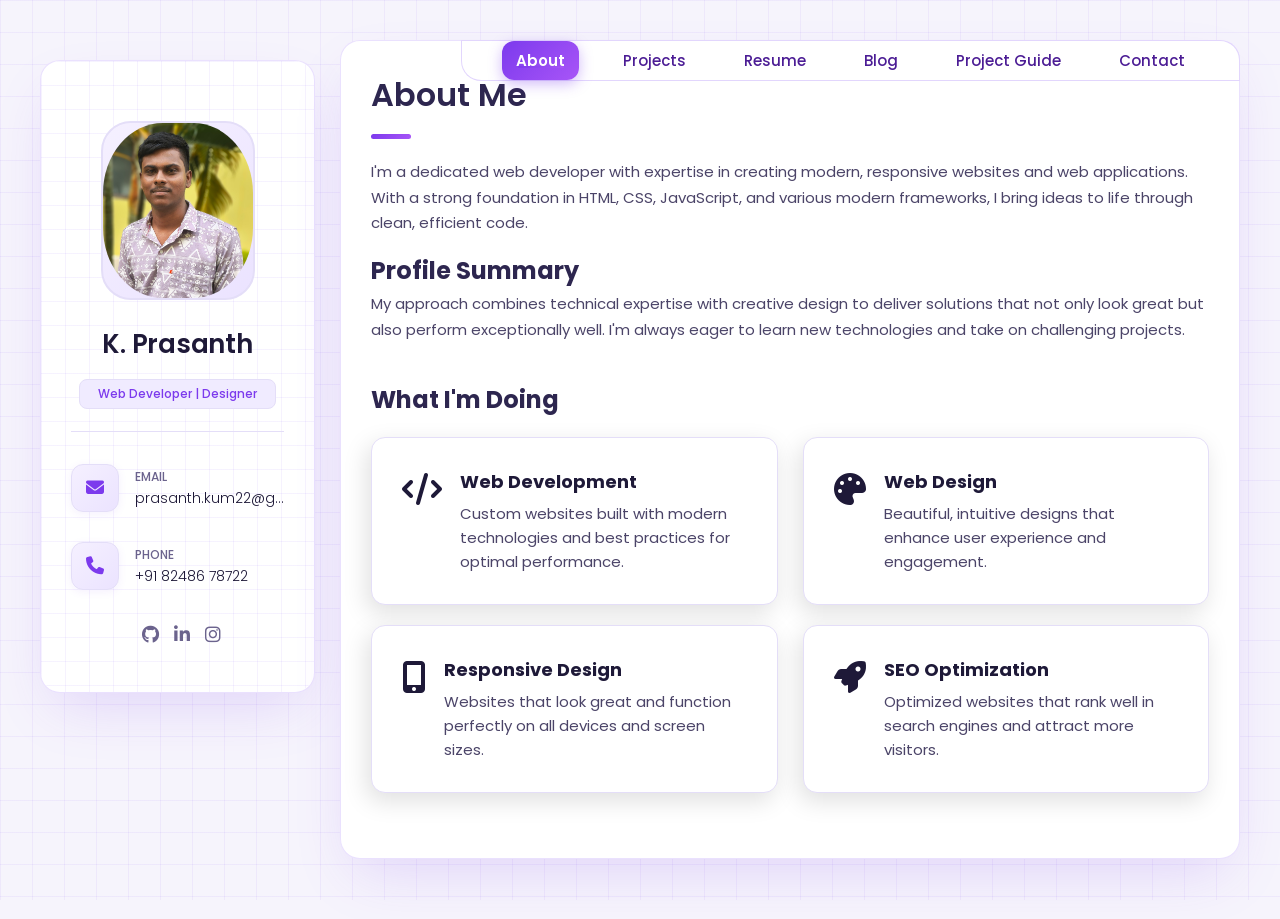
==== index.html @ e93593dd "Initial commit" ====
<!DOCTYPE html>
<html lang="en">

<head>
    <meta charset="UTF-8">
    <meta name="viewport" content="width=device-width, initial-scale=1.0">
    <title>K. Prasanth | Portfolio</title>
    <meta name="description"
        content="K. Prasanth - Web Developer & Designer Portfolio. Creating beautiful, responsive websites and web applications.">
    <link rel="stylesheet" href="https://cdnjs.cloudflare.com/ajax/libs/font-awesome/6.4.0/css/all.min.css">
    <link href="https://fonts.googleapis.com/css2?family=Poppins:wght@300;400;500;600&display=swap" rel="stylesheet">
    <link rel="stylesheet" href="style.css">
</head>

<body>
    <main>
        <!-- SIDEBAR -->
        <aside class="sidebar" data-sidebar>
            <div class="sidebar-info">
                <figure class="avatar-box">
                    <img src="co-founder.jpg" alt="K. Prasanth" width="80" data-profile-avatar>
                </figure>
                <div class="info-content">
                    <h1 class="name" title="K. Prasanth" data-profile-name>K. Prasanth</h1>
                    <p class="title" data-profile-title>Web Developer | Designer</p>
                </div>
                <button class="info_more-btn" data-sidebar-btn>
                    <span>Show Contacts</span>
                    <i class="fas fa-chevron-down"></i>
                </button>
            </div>
            <div class="sidebar-info_more">
                <div class="separator"></div>
                <ul class="contacts-list">
                    <li class="contact-item">
                        <div class="icon-box"><i class="fas fa-envelope"></i></div>
                        <div class="contact-info">
                            <p class="contact-title">Email</p>
                            <a href="mailto:prasanth.kum22@gmail.com" class="contact-link"
                                data-profile-email>prasanth.kum22@gmail.com</a>
                        </div>
                    </li>
                    <li class="contact-item">
                        <div class="icon-box"><i class="fas fa-phone"></i></div>
                        <div class="contact-info">
                            <p class="contact-title">Phone</p>
                            <a href="tel:+918248678722" class="contact-link" data-profile-phone">+91 82486 78722</a>
                        </div>
                    </li>

                </ul>
                <div class="separator"></div>
                <ul class="social-list">
                    <li class="social-item"><a href="https://github.com/prasanth781007" class="social-link"
                            title="GitHub" aria-label="GitHub Profile" data-profile-github><i class="fab fa-github"></i></a></li>
                    <li class="social-item"><a href="https://www.linkedin.com/in/prasanth-k-741b64381/"
                            class="social-link" title="LinkedIn" aria-label="LinkedIn Profile" data-profile-linkedin><i class="fab fa-linkedin-in"></i></a></li>
                    <li class="social-item"><a href="https://www.instagram.com/entrepreneur_tn25?igsh=eXN3NWp0cDFwdzR5"
                            class="social-link" title="Instagram" aria-label="Instagram Profile" data-profile-instagram><i class="fab fa-instagram"></i></a></li>
                </ul>
            </div>
        </aside>

        <!-- MAIN CONTENT -->
        <div class="main-content">
            <!-- NAVBAR -->
            <nav class="navbar">
                <ul class="navbar-list">
                    <li class="navbar-item"><button class="navbar-link active" data-nav-link>About</button></li>
                    <li class="navbar-item"><button class="navbar-link" data-nav-link>Projects</button></li>
                    <li class="navbar-item"><button class="navbar-link" data-nav-link>Resume</button></li>
                    <li class="navbar-item"><button class="navbar-link" data-nav-link>Blog</button></li>
                    <li class="navbar-item"><button class="navbar-link" data-nav-link>Project Guide</button></li>
                    <li class="navbar-item"><button class="navbar-link" data-nav-link>Contact</button></li>
                </ul>
            </nav>

            <!-- ABOUT -->
            <article class="about active" data-page="about">
                <header>
                    <h2 class="h2 article-title">About me</h2>
                </header>
                <section class="about-text">
                    <p>I'm a dedicated web developer with expertise in creating modern, responsive websites and web
                        applications. With a strong foundation in HTML, CSS, JavaScript, and various modern frameworks,
                        I bring ideas to life through clean, efficient code.</p>
                    <div>
                        <h3 class="h3">Profile Summary</h3>
                        <p>My approach combines technical expertise with creative design to deliver solutions that not
                            only look great but also perform exceptionally well. I'm always eager to learn new
                            technologies and take on challenging projects.</p>
                    </div>
                </section>

                <!-- Services -->
                <section class="service">
                    <h3 class="h3 service-title">What I'm doing</h3>
                    <ul class="service-list">
                        <li class="service-item">
                            <div class="service-icon-box"><i class="fas fa-code fa-2x"></i></div>
                            <div class="service-content-box">
                                <h4 class="h4 service-item-title">Web Development</h4>
                                <p class="service-item-text">Custom websites built with modern technologies and best
                                    practices for optimal performance.</p>
                            </div>
                        </li>
                        <li class="service-item">
                            <div class="service-icon-box"><i class="fas fa-palette fa-2x"></i></div>
                            <div class="service-content-box">
                                <h4 class="h4 service-item-title">Web Design</h4>
                                <p class="service-item-text">Beautiful, intuitive designs that enhance user experience
                                    and engagement.</p>
                            </div>
                        </li>
                        <li class="service-item">
                            <div class="service-icon-box"><i class="fas fa-mobile-alt fa-2x"></i></div>
                            <div class="service-content-box">
                                <h4 class="h4 service-item-title">Responsive Design</h4>
                                <p class="service-item-text">Websites that look great and function perfectly on all
                                    devices and screen sizes.</p>
                            </div>
                        </li>
                        <li class="service-item">
                            <div class="service-icon-box"><i class="fas fa-rocket fa-2x"></i></div>
                            <div class="service-content-box">
                                <h4 class="h4 service-item-title">SEO Optimization</h4>
                                <p class="service-item-text">Optimized websites that rank well in search engines and
                                    attract more visitors.</p>
                            </div>
                        </li>
                    </ul>
                </section>
            </article>

            <!-- PROJECTS -->
            <article class="projects" data-page="projects">
                <header>
                    <h2 class="h2 article-title">Projects</h2>
                </header>
                <section class="projects">
                    <ul class="filter-list">
                        <li class="filter-item"><button class="active" data-filter-btn>All</button></li>
                        <li class="filter-item"><button data-filter-btn>Web development</button></li>
                        <li class="filter-item"><button data-filter-btn>Web design</button></li>
                        <li class="filter-item"><button data-filter-btn>Applications</button></li>
                    </ul>
                    <div class="filter-select-box">
                        <button class="filter-select" data-select>
                            <div class="select-value" data-select-value>Select category</div>
                            <div class="select-icon"><i class="fas fa-chevron-down"></i></div>
                        </button>
                        <ul class="select-list">
                            <li class="select-item"><button data-select-item>All</button></li>
                            <li class="select-item"><button data-select-item>Web development</button></li>
                            <li class="select-item"><button data-select-item>Web design</button></li>
                            <li class="select-item"><button data-select-item>Applications</button></li>
                        </ul>
                    </div>
                    <ul class="project-list">
                        <!-- ⭐ Latest Projects First -->
                    </ul>
                </section>
            </article>

            <!-- RESUME -->
            <article class="resume" data-page="resume">
                <header>
                    <h2 class="h2 article-title">Resume</h2>
                </header>
                <a href="resume.pdf" download="Prasanth_K_Resume.pdf" class="fixed-resume-btn">
                    <i class="fas fa-download"></i> Download Resume
                </a>

                <section class="timeline">
                    <div class="title-wrapper">
                        <div class="icon-box"><i class="fas fa-graduation-cap"></i></div>
                        <h3 class="h3">Education</h3>
                    </div>
                    <ol class="timeline-list">
                        <li class="timeline-item">
                            <h4 class="h4 timeline-item-title">GTEC Engineering College, Vellore</h4>
                            <span>College Education</span>
                            <p class="timeline-text">Pursued engineering studies at Ganadipathy Tulsi's Jain Engineering
                                College (GTEC), Vellore.</p>
                        </li>

                        <li class="timeline-item">
                            <h4 class="h4 timeline-item-title">Web Development</h4>
                            <span>Self-taught & Online Courses</span>
                            <p class="timeline-text">Mastered HTML, CSS, JavaScript, and Python through dedicated
                                self-learning and online courses.</p>
                        </li>
                        <li class="timeline-item">
                            <h4 class="h4 timeline-item-title">JVM Schools, Arni</h4>
                            <span>School Education</span>
                            <p class="timeline-text">Completed schooling at JVM Schools, Arni.</p>
                        </li>
                    </ol>
                </section>

                <section class="timeline">
                    <div class="title-wrapper">
                        <div class="icon-box"><i class="fas fa-briefcase"></i></div>
                        <h3 class="h3">Experience</h3>
                    </div>
                    <ol class="timeline-list">
                        <li class="timeline-item">
                            <h4 class="h4 timeline-item-title">Freelance Web Developer</h4>
                            <span>2026 — Present</span>
                            <p class="timeline-text">Building custom websites and web applications for clients.
                                Developed multiple projects including business sites, portfolio sites, and web
                                utilities.</p>
                        </li>
                    </ol>
                </section>

                <!-- Certificates Section — Dynamic Card Gallery -->
                <section class="timeline" id="certificates-section">
                    <div class="cert-section-header title-wrapper">
                        <div class="icon-box"><i class="fas fa-certificate"></i></div>
                        <h3 class="h3">Certificates</h3>
                    </div>

                    <!-- Dynamic card grid filled by JS from Supabase -->
                    <div id="cert-cards-grid">
                        <!-- Static fallback cards (shown when DB is empty or offline) -->
                        <div class="cert-card static-certificate reveal reveal-scale"
                            onclick="openCertLightbox('csccertification.jpg', 'Honours Diploma in Computer Application (HDCA)', 'CSC Computer Software College, Arni — Jul 2024 to Jul 2025', 'Overall Grade: A (Excellent). Course coverage includes MS-Office (Word, Excel, PowerPoint), HTML5 &amp; CSS3, MySQL, C Language, OOPS using C++, Python, Internet, and Digital Marketing &amp; ChatGPT.')">
                            <div class="cert-card-img-wrap">
                                <img src="csccertification.jpg" alt="HDCA Diploma Certificate" loading="lazy">
                                <div class="cert-card-overlay">
                                    <span class="cert-card-overlay-text"><i class="fas fa-expand"></i> View
                                        Certificate</span>
                                </div>
                            </div>
                            <div class="cert-card-body">
                                <div class="cert-card-title">Honours Diploma in Computer Application (HDCA)</div>
                                <div class="cert-card-issuer">CSC Computer Software College, Arni — Jul 2024 to Jul 2025
                                </div>
                                <div class="cert-card-desc">Overall Grade: A (Excellent). Covers MS-Office, HTML5 &amp;
                                    CSS3, MySQL, C, C++, Python, Internet &amp; Digital Marketing.</div>
                                <div class="cert-badge"><i class="fas fa-star"></i> Grade A — Excellent</div>
                            </div>
                        </div>
                        <div class="cert-card static-certificate reveal reveal-scale cert-card-delay-1"
                            onclick="openCertLightbox('csccertification1.jpg', 'HDCA Transcript — All A Grades', 'CSC Computer Software College, Arni — Regn. No: SMCE3145', 'Scored Grade A in all 10 subjects: MS-Word, MS-Excel, MS-PowerPoint, C Language, OOPS using C++, Python, Internet, HTML5 &amp; CSS3, MySQL, and Digital Marketing &amp; ChatGPT.')">
                            <div class="cert-card-img-wrap">
                                <img src="csccertification1.jpg" alt="HDCA Transcript" loading="lazy">
                                <div class="cert-card-overlay">
                                    <span class="cert-card-overlay-text"><i class="fas fa-expand"></i> View
                                        Certificate</span>
                                </div>
                            </div>
                            <div class="cert-card-body">
                                <div class="cert-card-title">HDCA Transcript — All A Grades</div>
                                <div class="cert-card-issuer">CSC Computer Software College, Arni — Regn. No: SMCE3145
                                </div>
                                <div class="cert-card-desc">Scored Grade A in all 10 subjects across the complete HDCA
                                    curriculum.</div>
                                <div class="cert-badge"><i class="fas fa-scroll"></i> Official Transcript</div>
                            </div>
                        </div>
                    </div>
                </section>

                <!-- Certificate Lightbox Modal -->
                <div id="cert-lightbox" role="dialog" aria-modal="true" aria-label="Certificate Preview">
                    <div id="cert-lightbox-inner">
                        <button id="cert-lightbox-close" onclick="closeCertLightbox()" aria-label="Close">
                            <i class="fas fa-xmark"></i>
                        </button>
                        <img id="cert-lightbox-img" src="" alt="Certificate Image">
                        <div id="cert-lightbox-body">
                            <div id="cert-lightbox-title"></div>
                            <div id="cert-lightbox-issuer"></div>
                            <div id="cert-lightbox-desc"></div>
                        </div>
                    </div>
                </div>

                <!-- Skills -->
                <section class="skill">
                    <h3 class="h3 skills-title">My Skills</h3>
                    <ul class="skills-list content-card">
                        <li class="skills-item">
                            <div class="title-wrapper">
                                <h5 class="h5">HTML5</h5><data value="95">95%</data>
                            </div>
                            <div class="skill-progress-bg">
                                <div class="skill-progress-fill" style="width: 95%;"></div>
                            </div>
                        </li>
                        <li class="skills-item">
                            <div class="title-wrapper">
                                <h5 class="h5">CSS3</h5><data value="90">90%</data>
                            </div>
                            <div class="skill-progress-bg">
                                <div class="skill-progress-fill" style="width: 90%;"></div>
                            </div>
                        </li>
                        <li class="skills-item">
                            <div class="title-wrapper">
                                <h5 class="h5">JavaScript(with AI)</h5><data value="60">60%</data>
                            </div>

                            <div class="skill-progress-bg">
                                <div class="skill-progress-fill" style="width:60%;"></div>
                            </div>
                        </li>
                        <li class="skills-item">
                            <div class="title-wrapper">
                                <h5 class="h5">Python</h5><data value="37">37%</data>
                            </div>
                            <div class="skill-progress-bg">
                                <div class="skill-progress-fill" style="width: 37%;"></div>
                            </div>
                        </li>
                        <li class="skills-item">
                            <div class="title-wrapper">
                                <h5 class="h5">C Language</h5><data value="30">30%</data>
                            </div>
                            <div class="skill-progress-bg">
                                <div class="skill-progress-fill" style="width: 30%;"></div>
                            </div>
                        </li>
                        <li class="skills-item">
                            <div class="title-wrapper">
                                <h5 class="h5">C++ (OOP)</h5><data value="30">30%</data>
                            </div>
                            <div class="skill-progress-bg">
                                <div class="skill-progress-fill" style="width: 30%;"></div>
                            </div>
                        </li>
                        <li class="skills-item">
                            <div class="title-wrapper">
                                <h5 class="h5">MS Word</h5><data value="75">75%</data>
                            </div>
                            <div class="skill-progress-bg">
                                <div class="skill-progress-fill" style="width: 75%;"></div>
                            </div>
                        </li>
                        <li class="skills-item">
                            <div class="title-wrapper">
                                <h5 class="h5">MS Excel</h5><data value="55">55%</data>
                            </div>
                            <div class="skill-progress-bg">
                                <div class="skill-progress-fill" style="width: 55%;"></div>
                            </div>
                        </li>
                        <li class="skills-item">
                            <div class="title-wrapper">
                                <h5 class="h5">MS PowerPoint</h5><data value="50">50%</data>
                            </div>
                            <div class="skill-progress-bg">
                                <div class="skill-progress-fill" style="width: 50%;"></div>
                            </div>
                        </li>
                        <li class="skills-item">
                            <div class="title-wrapper">
                                <h5 class="h5">MySQL</h5><data value="65">65%</data>
                            </div>
                            <div class="skill-progress-bg">
                                <div class="skill-progress-fill" style="width: 65%;"></div>
                            </div>
                        </li>
                        <li class="skills-item">
                            <div class="title-wrapper">
                                <h5 class="h5">Digital Marketing</h5><data value="20">20%</data>
                            </div>
                            <div class="skill-progress-bg">
                                <div class="skill-progress-fill" style="width: 20%;"></div>
                            </div>
                        </li>
                    </ul>
                </section>

            </article>

            <!-- BLOG -->
            <article class="blog" data-page="blog">
                <header>
                    <h2 class="h2 article-title">Blog</h2>
                </header>
                <section class="blog-posts">
                    <ul class="blog-posts-list">
                        <!-- Dynamic blog posts rendered by JS -->
                    </ul>
                </section>
            </article>

            <!-- PROJECT GUIDE -->
            <article class="project-guide" data-page="project guide">
                <header>
                    <h2 class="h2 article-title">Project Guide</h2>
                </header>

                <!-- Post List View -->
                <section id="pi-list-view">
                    <!-- Search and Filter Bar -->
                    <div class="pi-filter-bar">
                        <div class="pi-search-box">
                            <i class="fas fa-search"></i>
                            <input type="text" id="pi-search-input"
                                placeholder="Search project guides by title or content..." oninput="loadProjectIdeas()">
                        </div>
                        <div class="pi-filter-tags">
                            <button class="pi-filter-btn active" onclick="filterPiCategory(this, 'all')">All</button>
                            <button class="pi-filter-btn" onclick="filterPiCategory(this, 'step')"><i
                                     class="fas fa-list-ol"></i> Has Steps</button>
                            <button class="pi-filter-btn" onclick="filterPiCategory(this, 'highlight')"><i
                                     class="fas fa-highlighter"></i> Highlighted</button>
                            <button class="pi-filter-btn" onclick="filterPiCategory(this, 'code')"><i
                                     class="fas fa-code"></i> Has Code</button>
                            <button class="pi-filter-btn" onclick="filterPiCategory(this, 'image')"><i
                                     class="fas fa-image"></i> Has Image</button>
                            <button class="pi-filter-btn" onclick="filterPiCategory(this, 'link')"><i
                                     class="fas fa-link"></i> Has Link</button>
                            <button class="pi-filter-btn" onclick="filterPiCategory(this, 'wiring')"><i
                                     class="fas fa-plug-circle-bolt"></i> Hardware Wiring</button>
                        </div>
                    </div>

                    <div id="pi-posts-grid" class="pi-posts-grid">
                        <div class="pi-empty-state">
                            <i class="fas fa-lightbulb"></i>
                            <p>No project guides yet. Check back soon!</p>
                        </div>
                    </div>
                </section>

                <!-- Single Post Read View (hidden by default) -->
                <section id="pi-post-view">
                    <button class="pi-back-btn" onclick="closePiPost()" id="pi-back-btn">
                        <i class="fas fa-arrow-left"></i> Back to Guides
                    </button>
                    <div id="pi-post-content" class="pi-post-content"></div>
                </section>

            </article>

            <!-- CONTACT -->
            <article class="contact" data-page="contact">
                <header>
                    <h2 class="h2 article-title">Contact</h2>
                </header>

                <section class="contact-form">
                    <h3 class="h3 form-title">Contact Form</h3>

                    <!-- ✅ Success Message -->
                    <div id="form-success" class="form-success-box">
                        <i class="fas fa-check-circle form-success-icon"></i>
                        <span>Message sent successfully! I'll get back to you soon. 🎉</span>
                    </div>

                    <!-- ❌ Error Message -->
                    <div id="form-error" class="form-error-box">
                        <i class="fas fa-exclamation-circle form-error-icon"></i>
                        <span id="form-error-text">Something went wrong. Please try again.</span>
                    </div>

                    <form action="#" class="form" data-form id="contactForm">
                        <div class="input-wrapper">
                            <input type="text" name="fullname" id="input-name" class="form-input"
                                placeholder="Full name" required data-form-input>
                            <input type="email" name="email" id="input-email" class="form-input"
                                placeholder="Email address" required data-form-input>
                        </div>
                        <textarea name="message" id="input-message" class="form-input" placeholder="Your Message"
                            required data-form-input></textarea>
                        <button class="form-btn" type="submit" disabled data-form-btn id="submitBtn">
                            <i class="fas fa-paper-plane" id="btn-icon"></i>
                            <span id="btn-text">Send Message</span>
                        </button>
                    </form>
                </section>
            </article>

        </div>
    </main>

    <!-- Universal Dynamic Content Reader Modal (For Blogs, Projects, Certs & Ideas) -->
    <div id="cms-reader-modal">
        <div class="cms-reader-container">
            <div class="cms-reader-header">
                <button class="pi-back-btn" onclick="closeCmsModal()">
                    <i class="fas fa-xmark"></i> Close Reader
                </button>
                <span id="cms-reader-type"></span>
            </div>
            <div id="cms-reader-content" class="pi-post-content"></div>
        </div>
    </div>

    <!-- ====================================================
         🔥 FIREBASE — Database & Form Integration
         Using Firebase JS SDK (App + Firestore)
    ==================================================== -->

    <!-- Configuration Script -->
    <script src="config.js"></script>

    <!-- Firebase JS SDK (Compat Mode for HTML script tags) -->
    <script src="https://www.gstatic.com/firebasejs/10.7.1/firebase-app-compat.js"></script>
    <script src="https://www.gstatic.com/firebasejs/10.7.1/firebase-firestore-compat.js"></script>

    <!-- Main Portfolio Application Script -->
    <script src="script.js"></script>

</body>

</html>
---- style.css ----
:root {
    --bg-gradient-onyx: linear-gradient(135deg, #ffffff 0%, #f4efff 100%);
    --bg-gradient-jet: linear-gradient(135deg, #ffffff 0%, #faf6ff 100%);
    --bg-gradient-yellow-1: linear-gradient(135deg, #7c3aed 0%, #a855f7 100%);
    --bg-gradient-yellow-2: linear-gradient(135deg, #6d28d9 0%, #9333ea 100%);
    --border-gradient-onyx: linear-gradient(135deg, #e4def8 0%, #f0eafc 100%);
    --text-gradient-yellow: linear-gradient(135deg, #7c3aed 0%, #a855f7 100%);
    --jet: #e4def8;
    --onyx: #f0ebff;
    --eerie-black-1: #ffffff;
    --eerie-black-2: #ffffff;
    --smoky-black: #f6f4fc;
    --white-1: #1e1938;
    --white-2: #2d264f;
    --orange-yellow-crayola: #7c3aed;
    --vegas-gold: #8b5cf6;
    --light-gray: #4b4468;
    --light-gray-70: #6b638d;
    --bittersweet-shimmer: #ef4444;
    --ff-poppins: 'Poppins', sans-serif;
    --fs-1: 24px;
    --fs-2: 18px;
    --fs-3: 17px;
    --fs-4: 16px;
    --fs-5: 15px;
    --fs-6: 14px;
    --fs-7: 13px;
    --fs-8: 11px;
    --fw-300: 300;
    --fw-400: 400;
    --fw-500: 500;
    --fw-600: 600;
    --shadow-1: 0 10px 30px -10px rgba(124, 58, 237, 0.08), 0 2px 10px rgba(0, 0, 0, 0.02);
    --shadow-2: 0 14px 35px -8px rgba(124, 58, 237, 0.12), 0 4px 12px rgba(0, 0, 0, 0.03);
    --shadow-3: 0 16px 40px -10px rgba(124, 58, 237, 0.2);
    --shadow-4: 0 20px 45px -12px rgba(124, 58, 237, 0.15);
    --shadow-5: 0 24px 60px -15px rgba(124, 58, 237, 0.18);
    --transition-1: 0.25s ease;
    --transition-2: 0.5s ease-in-out;
}

*,
*::before,
*::after {
    margin: 0;
    padding: 0;
    box-sizing: border-box;
}

a {
    text-decoration: none;
}

li {
    list-style: none;
}

img,
ion-icon,
a,
button,
time,
span {
    display: block;
}

button {
    font: inherit;
    background: none;
    border: none;
    text-align: left;
    cursor: pointer;
}

input,
textarea {
    display: block;
    width: 100%;
    background: none;
    font: inherit;
}

::selection {
    background: #e9d5ff;
    color: #4c1d95;
}

:focus {
    outline-color: var(--orange-yellow-crayola);
}

html {
    font-family: var(--ff-poppins);
}

body {
    background-color: #f6f4fc;
    background-image: 
        linear-gradient(to right, rgba(139, 92, 246, 0.08) 1px, transparent 1px),
        linear-gradient(to bottom, rgba(139, 92, 246, 0.08) 1px, transparent 1px);
    background-size: 32px 32px;
    background-attachment: fixed;
    color: var(--white-1);
}

.sidebar,
article {
    background: #ffffff;
    border: 1px solid rgba(139, 92, 246, 0.18);
    border-radius: 20px;
    padding: 15px;
    box-shadow: var(--shadow-1);
    z-index: 1;
    position: relative;
}

.separator {
    width: 100%;
    height: 1px;
    background: var(--jet);
    margin: 16px 0;
}

.icon-box {
    position: relative;
    background: linear-gradient(135deg, #f5f0ff 0%, #ebe3ff 100%);
    width: 30px;
    height: 30px;
    border-radius: 8px;
    display: flex;
    justify-content: center;
    align-items: center;
    font-size: 16px;
    color: #7c3aed;
    border: 1px solid #e4def8;
    box-shadow: 0 2px 8px rgba(124, 58, 237, 0.08);
    z-index: 1;
}

.icon-box::before {
    display: none;
}

article {
    display: none;
}

article.active {
    display: block;
    animation: fade 0.5s ease backwards;
}

@keyframes fade {
    0% {
        opacity: 0;
    }

    100% {
        opacity: 1;
    }
}

.h2,
.h3,
.h4,
.h5 {
    color: var(--white-2);
    text-transform: capitalize;
}

.h2 {
    font-size: var(--fs-1);
}

.h3 {
    font-size: var(--fs-2);
}

.h4 {
    font-size: var(--fs-4);
}

.h5 {
    font-size: var(--fs-7);
    font-weight: var(--fw-500);
}

.article-title {
    position: relative;
    padding-bottom: 7px;
}

.article-title::after {
    content: "";
    position: absolute;
    bottom: 0;
    left: 0;
    width: 30px;
    height: 3px;
    background: var(--text-gradient-yellow);
    border-radius: 3px;
}

.has-scrollbar::-webkit-scrollbar {
    width: 5px;
    height: 5px;
}

.has-scrollbar::-webkit-scrollbar-track {
    background: var(--onyx);
    border-radius: 5px;
}

.has-scrollbar::-webkit-scrollbar-thumb {
    background: var(--orange-yellow-crayola);
    border-radius: 5px;
}

.has-scrollbar::-webkit-scrollbar-button {
    width: 20px;
}

.content-card {
    position: relative;
    background: #ffffff;
    border: 1px solid #e4def8;
    padding: 15px;
    padding-top: 45px;
    border-radius: 14px;
    box-shadow: var(--shadow-2);
    cursor: pointer;
    z-index: 1;
}

.content-card::before {
    display: none;
}

main {
    margin: 15px 12px;
    margin-bottom: 30px;
    min-width: 259px;
}

.sidebar {
    margin-bottom: 15px;
    max-height: 112px;
    overflow: hidden;
    transition: var(--transition-2);
    position: relative;
    z-index: 1;
}

.sidebar::before {
    content: '';
    position: absolute;
    inset: 0;
    border-radius: inherit;
    background-image: 
        linear-gradient(to right, rgba(139, 92, 246, 0.08) 1px, transparent 1px),
        linear-gradient(to bottom, rgba(139, 92, 246, 0.08) 1px, transparent 1px);
    background-size: 24px 24px;
    pointer-events: none;
    z-index: 0;
    transition: var(--transition-2);
}

.sidebar.active {
    max-height: 405px;
}

.sidebar.active::before {
    background-image: 
        linear-gradient(to right, rgba(139, 92, 246, 0.12) 1px, transparent 1px),
        linear-gradient(to bottom, rgba(139, 92, 246, 0.12) 1px, transparent 1px);
}

.sidebar > * {
    position: relative;
    z-index: 1;
}

.sidebar-info {
    position: relative;
    display: flex;
    justify-content: flex-start;
    align-items: center;
    gap: 15px;
}

.avatar-box {
    background: linear-gradient(135deg, #f5f0ff 0%, #ebe3ff 100%);
    border: 2px solid #e4def8;
    border-radius: 20px;
}

.info-content .name {
    color: var(--white-1);
    font-size: var(--fs-3);
    font-weight: var(--fw-600);
    letter-spacing: -0.25px;
    margin-bottom: 10px;
}

.info-content .title {
    color: #7c3aed;
    background: #f0ebff;
    border: 1px solid #e4def8;
    font-size: var(--fs-8);
    font-weight: var(--fw-500);
    width: max-content;
    padding: 3px 12px;
    border-radius: 8px;
}

.info_more-btn {
    position: absolute;
    top: -15px;
    right: -15px;
    border-radius: 0 15px;
    font-size: 13px;
    color: #ffffff;
    background: linear-gradient(135deg, #7c3aed, #a855f7);
    padding: 10px;
    box-shadow: 0 4px 15px rgba(124, 58, 237, 0.3);
    transition: var(--transition-1);
    z-index: 1;
}

.info_more-btn::before {
    display: none;
}

.info_more-btn:hover,
.info_more-btn:focus {
    background: linear-gradient(135deg, #6d28d9, #9333ea);
}

.info_more-btn span {
    display: none;
}

.sidebar-info_more {
    opacity: 0;
    visibility: hidden;
    transition: var(--transition-2);
}

.sidebar.active .sidebar-info_more {
    opacity: 1;
    visibility: visible;
}

.contacts-list {
    display: grid;
    grid-template-columns: 1fr;
    gap: 16px;
}

.contact-item {
    min-width: 100%;
    display: flex;
    align-items: center;
    gap: 16px;
}

.contact-info {
    max-width: calc(100% - 46px);
    width: calc(100% - 46px);
}

.contact-title {
    color: var(--light-gray-70);
    font-size: var(--fs-8);
    text-transform: uppercase;
    margin-bottom: 2px;
    font-weight: 500;
}

.contact-info :is(.contact-link, time, address) {
    color: var(--white-1);
    font-size: var(--fs-7);
    font-weight: 500;
}

.contact-info address {
    font-style: normal;
}

.social-list {
    display: flex;
    justify-content: flex-start;
    align-items: center;
    gap: 15px;
    padding-bottom: 4px;
    padding-left: 7px;
}

.social-item .social-link {
    color: #6b638d;
    font-size: 18px;
}

.social-item .social-link:hover {
    color: #7c3aed;
}

.navbar {
    position: sticky;
    top: 10px;
    bottom: auto;
    left: 0;
    width: 100%;
    background: rgba(255, 255, 255, 0.95);
    -webkit-backdrop-filter: blur(16px);
    backdrop-filter: blur(16px);
    border: 1px solid rgba(139, 92, 246, 0.25);
    border-radius: 18px;
    box-shadow: 0 8px 30px rgba(124, 58, 237, 0.12);
    z-index: 20;
    margin-bottom: 20px;
}

.navbar-list {
    display: flex;
    flex-wrap: wrap;
    justify-content: center;
    align-items: center;
    gap: 6px;
    padding: 8px 10px;
}

.navbar-link {
    color: #4c1d95;
    font-size: var(--fs-8);
    padding: 8px 14px;
    border-radius: 12px;
    transition: all var(--transition-1);
    font-weight: 600;
}

.navbar-link:hover,
.navbar-link:focus {
    color: #6d28d9;
    background: rgba(124, 58, 237, 0.08);
}

.navbar-link.active {
    color: #ffffff !important;
    background: linear-gradient(135deg, #7c3aed, #a855f7);
    box-shadow: 0 4px 14px rgba(124, 58, 237, 0.35);
    font-weight: 600;
}

.about .article-title {
    margin-bottom: 15px;
}

.about-text {
    color: var(--light-gray);
    font-size: var(--fs-6);
    font-weight: var(--fw-400);
    line-height: 1.7;
}

.about-text p {
    margin-bottom: 15px;
}

.service {
    margin-bottom: 35px;
}

.service-title {
    margin-bottom: 20px;
}

.service-list {
    display: grid;
    grid-template-columns: 1fr;
    gap: 20px;
}

.service-item {
    position: relative;
    background: #ffffff;
    padding: 20px;
    border-radius: 14px;
    border: 1px solid #e4def8;
    box-shadow: var(--shadow-1);
    z-index: 1;
}

.service-item::before {
    display: none;
}

.service-icon-box {
    margin-bottom: 10px;
}

.service-icon-box img {
    margin: auto;
}

.service-content-box {
    text-align: center;
}

.service-item-title {
    margin-bottom: 7px;
    color: var(--white-1);
}

.service-item-text {
    color: var(--light-gray);
    font-size: var(--fs-6);
    font-weight: var(--fw-400);
    line-height: 1.6;
}

.article-title {
    margin-bottom: 30px;
}

.timeline {
    margin-bottom: 30px;
}

.timeline .title-wrapper {
    display: flex;
    align-items: center;
    gap: 15px;
    margin-bottom: 25px;
}

.timeline-list {
    font-size: var(--fs-6);
    margin-left: 45px;
}

.timeline-item {
    position: relative;
}

.timeline-item:not(:last-child) {
    margin-bottom: 20px;
}

.timeline-item-title {
    font-size: var(--fs-6);
    line-height: 1.3;
    margin-bottom: 7px;
}

.timeline-list span {
    color: #7c3aed;
    font-weight: 500;
    line-height: 1.6;
}

.timeline-item:not(:last-child)::before {
    content: "";
    position: absolute;
    top: -25px;
    left: -30px;
    width: 1px;
    height: calc(100% + 50px);
    background: #e4def8;
}

.timeline-item::after {
    content: "";
    position: absolute;
    top: 5px;
    left: -33px;
    height: 6px;
    width: 6px;
    background: linear-gradient(135deg, #7c3aed, #a855f7);
    border-radius: 50%;
    box-shadow: 0 0 0 4px #f0ebff;
}

.timeline-text {
    color: var(--light-gray);
    font-weight: var(--fw-400);
    line-height: 1.6;
}

.skills-title {
    margin-bottom: 20px;
}

.skills-list {
    padding: 20px;
}

.skills-item:not(:last-child) {
    margin-bottom: 15px;
}

.skill .title-wrapper {
    display: flex;
    align-items: center;
    gap: 5px;
    margin-bottom: 8px;
}

.skill .title-wrapper data {
    color: var(--light-gray);
    font-size: var(--fs-7);
    font-weight: var(--fw-500);
}

.skill-progress-bg {
    background: #ede8fa;
    width: 100%;
    height: 8px;
    border-radius: 10px;
}

.skill-progress-fill {
    background: linear-gradient(90deg, #7c3aed 0%, #a855f7 100%);
    height: 100%;
    border-radius: inherit;
}

.filter-list {
    display: none;
}

.filter-select-box {
    position: relative;
    margin-bottom: 25px;
}

.filter-select {
    background: #ffffff;
    color: var(--white-1);
    display: flex;
    justify-content: space-between;
    align-items: center;
    width: 100%;
    padding: 12px 16px;
    border: 1px solid #e4def8;
    border-radius: 14px;
    font-size: var(--fs-6);
    font-weight: 500;
}

.filter-select.active .select-icon {
    transform: rotate(0.5turn);
}

.select-list {
    background: #ffffff;
    position: absolute;
    top: calc(100% + 6px);
    width: 100%;
    padding: 6px;
    border: 1px solid #e4def8;
    border-radius: 14px;
    z-index: 2;
    opacity: 0;
    visibility: hidden;
    pointer-events: none;
    transition: 0.15s ease-in-out;
    box-shadow: var(--shadow-2);
}

.filter-select.active+.select-list {
    opacity: 1;
    visibility: visible;
    pointer-events: all;
}

.select-item button {
    background: #ffffff;
    color: var(--light-gray);
    font-size: var(--fs-6);
    font-weight: 500;
    text-transform: capitalize;
    width: 100%;
    padding: 8px 10px;
    border-radius: 8px;
}

.select-item button:hover {
    background: #f0ebff;
    color: #7c3aed;
}

.project-list {
    display: grid;
    grid-template-columns: 1fr;
    gap: 30px;
    margin-bottom: 10px;
}

.project-item {
    display: none;
}

.project-item.active {
    display: block;
    animation: scaleUp 0.25s ease forwards;
}

@keyframes scaleUp {
    0% {
        transform: scale(0.5);
    }

    100% {
        transform: scale(1);
    }
}

.project-item>:is(a, div) {
    width: 100%;
    background: #ffffff;
    border: 1px solid #e4def8;
    box-shadow: var(--shadow-1);
}

.project-img {
    position: relative;
    width: 100%;
    height: 200px;
    border-radius: 16px;
    overflow: hidden;
    margin-bottom: 15px;
}

.project-img::before {
    content: "";
    position: absolute;
    top: 0;
    left: 0;
    width: 100%;
    height: 100%;
    background: transparent;
    z-index: 1;
    transition: var(--transition-1);
}

.project-item>:is(a, div):hover .project-img::before {
    background: rgba(30, 25, 56, 0.4);
}

.project-item-icon-box {
    --scale: 0.8;
    background: #ffffff;
    color: #7c3aed;
    position: absolute;
    top: 50%;
    left: 50%;
    transform: translate(-50%, -50%) scale(var(--scale));
    font-size: 20px;
    padding: 18px;
    border-radius: 12px;
    opacity: 0;
    z-index: 1;
    transition: var(--transition-1);
    box-shadow: 0 4px 20px rgba(124, 58, 237, 0.2);
}

.project-item>:is(a, div):hover .project-item-icon-box {
    --scale: 1;
    opacity: 1;
}

.project-img img {
    width: 100%;
    height: 100%;
    object-fit: cover;
    transition: var(--transition-1);
}

.project-item>:is(a, div):hover img {
    transform: scale(1.1);
}

.project-title,
.project-category {
    margin-left: 10px;
}

.project-title {
    color: var(--white-1);
    font-size: var(--fs-5);
    font-weight: 600;
    text-transform: capitalize;
    line-height: 1.3;
}

.project-category {
    color: #7c3aed;
    font-size: var(--fs-6);
    font-weight: 500;
}

.blog-posts {
    margin-bottom: 10px;
}

.blog-posts-list {
    display: grid;
    grid-template-columns: 1fr;
    gap: 20px;
}

.blog-post-item>:is(a, div) {
    position: relative;
    background: #ffffff;
    border: 1px solid #e4def8;
    height: 100%;
    box-shadow: var(--shadow-1);
    border-radius: 16px;
    z-index: 1;
}

.blog-post-item>:is(a, div)::before {
    display: none;
}

.blog-banner-box {
    width: 100%;
    height: 200px;
    border-radius: 12px;
    overflow: hidden;
}

.blog-banner-box img {
    width: 100%;
    height: 100%;
    object-fit: cover;
    transition: var(--transition-1);
}

.blog-post-item>:is(a, div):hover .blog-banner-box img {
    transform: scale(1.1);
}

.blog-content {
    padding: 15px;
}

.blog-meta {
    display: flex;
    justify-content: flex-start;
    align-items: center;
    gap: 7px;
    margin-bottom: 10px;
}

.blog-meta :is(.blog-category, time) {
    color: #7c3aed;
    font-size: var(--fs-6);
    font-weight: 500;
}

.blog-meta .dot {
    background: #7c3aed;
    width: 4px;
    height: 4px;
    border-radius: 4px;
}

.blog-item-title {
    margin-bottom: 10px;
    line-height: 1.3;
    color: var(--white-1);
    font-weight: 600;
    transition: var(--transition-1);
}

.blog-post-item>:is(a, div):hover .blog-item-title {
    color: #7c3aed;
}

.blog-text {
    color: var(--light-gray);
    font-size: var(--fs-6);
    font-weight: var(--fw-400);
    line-height: 1.6;
}

.mapbox {
    position: relative;
    height: 250px;
    width: 100%;
    border-radius: 16px;
    margin-bottom: 30px;
    border: 1px solid #e4def8;
    overflow: hidden;
}

.mapbox figure {
    height: 100%;
}

.mapbox iframe {
    width: 100%;
    height: 100%;
    border: none;
    filter: contrast(0.95) saturate(1.1);
}

.contact-form {
    margin-bottom: 10px;
}

.form-title {
    margin-bottom: 20px;
}

.input-wrapper {
    display: grid;
    grid-template-columns: 1fr;
    gap: 25px;
    margin-bottom: 25px;
}

.form-input {
    color: var(--white-1);
    background: #faf8ff;
    font-size: var(--fs-6);
    font-weight: var(--fw-400);
    padding: 13px 20px;
    border: 1px solid #e4def8;
    border-radius: 14px;
    outline: none;
}

.form-input::placeholder {
    color: #8c85ad;
    font-weight: 400;
}

.form-input:focus {
    border-color: #7c3aed !important;
    background: #ffffff;
    box-shadow: 0 0 0 3px rgba(124, 58, 237, 0.15) !important;
}

textarea.form-input {
    min-height: 100px;
    height: 120px;
    max-height: 200px;
    resize: vertical;
    margin-bottom: 25px;
}

textarea.form-input::-webkit-resizer {
    display: none;
}

.form-input:focus:invalid {
    border-color: var(--bittersweet-shimmer);
}

.form-btn {
    position: relative;
    width: 100%;
    background: linear-gradient(135deg, #7c3aed 0%, #a855f7 100%);
    color: #ffffff;
    display: flex;
    justify-content: center;
    align-items: center;
    gap: 10px;
    padding: 13px 20px;
    border-radius: 14px;
    font-size: var(--fs-6);
    font-weight: 600;
    text-transform: capitalize;
    box-shadow: 0 4px 20px rgba(124, 58, 237, 0.25);
    z-index: 1;
    transition: var(--transition-1);
}

.form-btn::before {
    display: none;
}

.form-btn:hover {
    background: linear-gradient(135deg, #6d28d9 0%, #9333ea 100%);
    box-shadow: 0 8px 25px rgba(124, 58, 237, 0.4);
    transform: translateY(-2px);
}

.form-btn:disabled {
    opacity: 0.7;
    cursor: not-allowed;
}

.form-btn:disabled:hover {
    background: var(--border-gradient-onyx);
}

.form-btn:disabled:hover::before {
    background: var(--bg-gradient-jet);
}

@media (min-width: 450px) {

    .project-img,
    .blog-banner-box {
        height: auto;
    }
}

@media (min-width: 580px) {
    :root {
        --fs-1: 32px;
        --fs-2: 24px;
        --fs-3: 26px;
        --fs-4: 18px;
        --fs-6: 15px;
        --fs-7: 15px;
        --fs-8: 12px;
    }

    .sidebar,
    article {
        width: 520px;
        margin-inline: auto;
        padding: 30px;
    }

    .article-title {
        font-weight: var(--fw-600);
        padding-bottom: 15px;
    }

    .article-title::after {
        width: 40px;
        height: 5px;
    }

    .icon-box {
        width: 48px;
        height: 48px;
        border-radius: 12px;
        font-size: 18px;
    }

    main {
        margin-top: 40px;
        margin-bottom: 40px;
    }

    .sidebar {
        max-height: 180px;
        margin-bottom: 30px;
    }

    .sidebar.active {
        max-height: 584px;
    }

    .sidebar-info {
        gap: 25px;
    }

    .avatar-box {
        border-radius: 30px;
    }

    .avatar-box img {
        width: 120px;
    }

    .info-content .name {
        margin-bottom: 15px;
    }

    .info-content .title {
        padding: 5px 18px;
    }

    .info_more-btn {
        top: -30px;
        right: -30px;
        padding: 10px 15px;
    }

    .info_more-btn span {
        display: block;
        font-size: var(--fs-8);
    }

    .separator {
        margin: 32px 0;
    }

    .contacts-list {
        gap: 20px;
    }

    .contact-info {
        max-width: calc(100% - 64px);
        width: calc(100% - 64px);
    }

    .navbar {
        border-radius: 20px 20px 0 0;
    }

    .navbar-list {
        gap: 20px;
    }

    .navbar-link {
        --fs-8: 14px;
    }

    .about .article-title {
        margin-bottom: 20px;
    }

    .about-text {
        margin-bottom: 40px;
    }

    .service-item {
        display: flex;
        justify-content: flex-start;
        align-items: flex-start;
        gap: 18px;
        padding: 30px;
    }

    .service-icon-box {
        margin-bottom: 0;
        margin-top: 5px;
    }

    .service-content-box {
        text-align: left;
    }

    .content-card {
        padding: 30px;
        padding-top: 25px;
    }

    .timeline-list {
        margin-left: 65px;
    }

    .timeline-item:not(:last-child)::before {
        left: -40px;
    }

    .timeline-item::after {
        height: 8px;
        width: 8px;
        left: -43px;
    }

    .skills-item:not(:last-child) {
        margin-bottom: 25px;
    }

    .project-img,
    .blog-banner-box {
        border-radius: 16px;
    }

    .blog-posts-list {
        gap: 30px;
    }

    .blog-content {
        padding: 25px;
    }

    .mapbox {
        height: 380px;
        border-radius: 18px;
    }

    .input-wrapper {
        gap: 30px;
        margin-bottom: 30px;
    }

    .form-input {
        padding: 15px 20px;
    }

    textarea.form-input {
        margin-bottom: 30px;
    }

    .form-btn {
        --fs-6: 16px;
        padding: 16px 20px;
    }
}

@media (min-width: 768px) {

    .sidebar,
    article {
        width: 700px;
    }

    .has-scrollbar::-webkit-scrollbar-button {
        width: 100px;
    }

    .contacts-list {
        grid-template-columns: 1fr 1fr;
        gap: 30px 15px;
    }

    .navbar-link {
        --fs-8: 15px;
    }

    .article-title {
        padding-bottom: 20px;
    }

    .filter-select-box {
        display: none;
    }

    .filter-list {
        display: flex;
        justify-content: flex-start;
        align-items: center;
        gap: 25px;
        padding-left: 5px;
        margin-bottom: 30px;
    }

    .filter-item button {
        color: var(--light-gray);
        font-size: var(--fs-5);
        transition: var(--transition-1);
    }

    .filter-item button:hover {
        color: var(--light-gray-70);
    }

    .filter-item button.active {
        color: var(--orange-yellow-crayola);
    }

    .project-list,
    .blog-posts-list {
        grid-template-columns: 1fr 1fr;
    }

    .input-wrapper {
        grid-template-columns: 1fr 1fr;
    }

    .form-btn {
        width: max-content;
        margin-left: auto;
    }
}

@media (min-width: 1024px) {
    :root {
        --shadow-1: -4px 8px 24px hsla(0, 0%, 0%, 0.125);
        --shadow-2: 0 16px 30px hsla(0, 0%, 0%, 0.125);
        --shadow-3: 0 16px 40px hsla(0, 0%, 0%, 0.125);
    }

    .sidebar,
    article {
        width: 950px;
        box-shadow: var(--shadow-5);
    }

    main {
        margin-bottom: 60px;
    }

    .main-content {
        position: relative;
        width: max-content;
        margin: auto;
    }

    .navbar {
        position: absolute;
        bottom: auto;
        top: 0;
        left: auto;
        right: 0;
        width: max-content;
        border-radius: 0 20px;
        padding: 0 20px;
        box-shadow: none;
    }

    .navbar-list {
        gap: 30px;
        padding: 0 20px;
    }

    .navbar-link {
        font-weight: var(--fw-500);
    }

    .service-list {
        grid-template-columns: 1fr 1fr;
        gap: 20px 25px;
    }

    .project-list {
        grid-template-columns: repeat(3, 1fr);
    }

    .blog-banner-box {
        height: 230px;
    }
}

@media (min-width: 1250px) {
    body::-webkit-scrollbar {
        width: 12px;
    }

    body::-webkit-scrollbar-track {
        background: #f6f4fc;
    }

    body::-webkit-scrollbar-thumb {
        border: 2px solid #f6f4fc;
        background: #c084fc;
        border-radius: 10px;
    }

    body::-webkit-scrollbar-thumb:hover {
        background: #9333ea;
    }

    body::-webkit-scrollbar-button {
        height: 0px;
    }

    .sidebar,
    article {
        width: auto;
    }

    article {
        min-height: 100%;
    }

    main {
        max-width: 1200px;
        margin-inline: auto;
        display: flex;
        justify-content: center;
        align-items: stretch;
        gap: 25px;
    }

    .main-content {
        min-width: 75%;
        width: 75%;
        margin: 0;
    }

    .sidebar {
        position: sticky;
        top: 60px;
        max-height: max-content;
        height: 100%;
        margin-bottom: 0;
        padding-top: 60px;
        z-index: 1;
    }

    .sidebar-info {
        flex-direction: column;
    }

    .avatar-box img {
        width: 150px;
    }

    .info-content .name {
        white-space: nowrap;
        text-align: center;
    }

    .info-content .title {
        margin: auto;
    }

    .info_more-btn {
        display: none;
    }

    .sidebar-info_more {
        opacity: 1;
        visibility: visible;
    }

    .contacts-list {
        grid-template-columns: 1fr;
    }

    .contact-info :is(.contact-link) {
        white-space: nowrap;
        overflow: hidden;
        text-overflow: ellipsis;
    }

    .contact-info :is(.contact-link, time, address) {
        --fs-7: 14px;
        font-weight: var(--fw-300);
    }

    .separator:last-of-type {
        margin: 15px 0;
        opacity: 0;
    }

    .social-list {
        justify-content: center;
    }

    .timeline-text {
        max-width: 700px;
    }
}

/* =============================================
   SMOOTH ANIMATIONS — SCROLL REVEAL SYSTEM
   ============================================= */

/* --- Base reveal state (hidden before scroll) --- */
.reveal {
    opacity: 0;
    transform: translateY(40px);
    transition: opacity 0.65s cubic-bezier(0.22, 1, 0.36, 1),
        transform 0.65s cubic-bezier(0.22, 1, 0.36, 1);
}

.reveal.reveal-left {
    transform: translateX(-50px);
}

.reveal.reveal-right {
    transform: translateX(50px);
}

.reveal.reveal-scale {
    transform: scale(0.85);
    opacity: 0;
}

/* --- Visible state (triggered by JS IntersectionObserver) --- */
.reveal.visible {
    opacity: 1;
    transform: translateY(0) translateX(0) scale(1);
}

/* --- Staggered delays for list children --- */
.reveal-stagger>*:nth-child(1) {
    transition-delay: 0.05s;
}

.reveal-stagger>*:nth-child(2) {
    transition-delay: 0.12s;
}

.reveal-stagger>*:nth-child(3) {
    transition-delay: 0.19s;
}

.reveal-stagger>*:nth-child(4) {
    transition-delay: 0.26s;
}

.reveal-stagger>*:nth-child(5) {
    transition-delay: 0.33s;
}

.reveal-stagger>*:nth-child(6) {
    transition-delay: 0.40s;
}

.reveal-stagger>*:nth-child(7) {
    transition-delay: 0.47s;
}

.reveal-stagger>*:nth-child(8) {
    transition-delay: 0.54s;
}

.reveal-stagger>*:nth-child(9) {
    transition-delay: 0.61s;
}

/* =============================================
   FLOATING AVATAR ANIMATION
   ============================================= */
.avatar-box {
    animation: avatarFloat 4s ease-in-out infinite;
}

@keyframes avatarFloat {

    0%,
    100% {
        transform: translateY(0px);
    }

    50% {
        transform: translateY(-8px);
    }
}

/* Soft glow ring around avatar on hover */
.avatar-box:hover {
    box-shadow: 0 0 0 4px hsla(270, 80%, 70%, 0.35),
        0 0 20px hsla(270, 80%, 70%, 0.25);
    transition: box-shadow 0.4s ease;
}

/* =============================================
   ANIMATED SKILL BARS
   ============================================= */
.skill-progress-fill {
    /* width is controlled by JS inline style — do NOT set width here with !important */
    transition: width 1.2s cubic-bezier(0.4, 0, 0.2, 1);
    position: relative;
    overflow: hidden;
}

/* Shimmer sweep over filled bar */
.skill-progress-fill::after {
    content: "";
    position: absolute;
    top: 0;
    left: -60%;
    width: 50%;
    height: 100%;
    background: linear-gradient(90deg,
            transparent,
            hsla(0, 0%, 100%, 0.35),
            transparent);
    animation: shimmerBar 2.2s ease infinite;
    animation-delay: 1.3s;
}

@keyframes shimmerBar {
    0% {
        left: -60%;
    }

    100% {
        left: 120%;
    }
}

/* =============================================
   SERVICE CARD — LIFT & GLOW ON HOVER
   ============================================= */
.service-item {
    transition: transform 0.35s cubic-bezier(0.34, 1.56, 0.64, 1),
        box-shadow 0.35s ease !important;
}

.service-item:hover {
    transform: translateY(-6px) scale(1.02);
    box-shadow: 0 20px 40px hsla(270, 60%, 50%, 0.18) !important;
}

.service-icon-box i {
    transition: transform 0.4s cubic-bezier(0.34, 1.56, 0.64, 1),
        color 0.3s ease;
}

.service-item:hover .service-icon-box i {
    transform: scale(1.3) rotate(-8deg);
    color: hsl(280, 80%, 72%);
}

/* =============================================
   PROJECT / BLOG CARD TILT ON HOVER
   ============================================= */
.project-item>:is(a, div),
.blog-post-item>:is(a, div) {
    transition: transform 0.35s cubic-bezier(0.34, 1.56, 0.64, 1),
        box-shadow 0.35s ease;
    display: block;
    border-radius: 16px;
}

.project-item>:is(a, div):hover {
    transform: translateY(-5px);
    box-shadow: 0 18px 36px hsla(270, 60%, 40%, 0.22);
}

.blog-post-item>:is(a, div):hover {
    transform: translateY(-5px);
    box-shadow: 0 18px 36px hsla(270, 60%, 40%, 0.22);
}

/* =============================================
   SOCIAL LINKS — BOUNCE & GLOW
   ============================================= */
.social-item .social-link {
    transition: transform 0.3s cubic-bezier(0.34, 1.56, 0.64, 1),
        color 0.3s ease,
        text-shadow 0.3s ease !important;
}

.social-item .social-link:hover {
    color: var(--orange-yellow-crayola) !important;
    transform: translateY(-4px) scale(1.25);
    text-shadow: 0 0 12px hsla(270, 80%, 70%, 0.6);
}

/* =============================================
   NAVBAR LINK — SLIDE-UP UNDERLINE
   ============================================= */
.navbar-link {
    position: relative;
    overflow: hidden;
}

.navbar-link::after {
    content: "";
    position: absolute;
    bottom: 12px;
    left: 50%;
    transform: translateX(-50%) scaleX(0);
    width: 60%;
    height: 2px;
    background: var(--text-gradient-yellow);
    border-radius: 2px;
    transition: transform 0.3s cubic-bezier(0.34, 1.56, 0.64, 1);
}

.navbar-link:hover::after,
.navbar-link.active::after {
    transform: translateX(-50%) scaleX(1);
}

/* =============================================
   TIMELINE ITEMS — LEFT SLIDE-IN
   ============================================= */
.timeline-item {
    transition: transform 0.35s ease, opacity 0.35s ease;
}

.timeline-item:hover {
    transform: translateX(6px);
}

.timeline-item-title {
    transition: color 0.3s ease;
}

.timeline-item:hover .timeline-item-title {
    color: var(--orange-yellow-crayola);
}

/* =============================================
   CONTACT FORM — FOCUS GLOW
   ============================================= */
.form-input {
    transition: border-color 0.3s ease,
        box-shadow 0.3s ease !important;
}

.form-input:focus {
    border-color: var(--orange-yellow-crayola) !important;
    box-shadow: 0 0 0 3px hsla(270, 80%, 70%, 0.18),
        0 4px 16px hsla(0, 0%, 0%, 0.15);
}

/* =============================================
   ICON BOX — SPIN ON HOVER
   ============================================= */
.icon-box i {
    transition: transform 0.4s cubic-bezier(0.34, 1.56, 0.64, 1);
}

.icon-box:hover i {
    transform: rotate(20deg) scale(1.2);
}

/* =============================================
   PAGE ARTICLE — ENHANCED ENTER ANIMATION
   ============================================= */
article.active {
    animation: pageEnter 0.5s cubic-bezier(0.22, 1, 0.36, 1) both;
}

@keyframes pageEnter {
    0% {
        opacity: 0;
        transform: translateY(24px);
    }

    100% {
        opacity: 1;
        transform: translateY(0);
    }
}

/* =============================================
   ARTICLE TITLE UNDERLINE — GROW IN
   ============================================= */
.article-title::after {
    transition: width 0.6s cubic-bezier(0.22, 1, 0.36, 1) 0.3s;
}

/* =============================================
   SIDEBAR INFO — SLIDE DOWN ON OPEN
   ============================================= */
.sidebar-info_more {
    transition: opacity 0.45s ease,
        visibility 0.45s ease,
        transform 0.45s cubic-bezier(0.22, 1, 0.36, 1) !important;
    transform: translateY(-10px);
}

.sidebar.active .sidebar-info_more {
    transform: translateY(0);
}

/* =============================================
   FILTER BUTTONS — ACTIVE PILL TRANSITION
   ============================================= */
.filter-item button,
.select-item button {
    position: relative;
    transition: color 0.25s ease, transform 0.25s ease;
}

.filter-item button:hover {
    transform: scale(1.08);
}

.filter-item button.active {
    text-shadow: 0 0 10px hsla(270, 80%, 70%, 0.5);
}

/* =============================================
   CERTIFICATES IMAGE — ZOOM ON HOVER
   ============================================= */
.timeline-item img {
    transition: transform 0.4s cubic-bezier(0.34, 1.56, 0.64, 1),
        box-shadow 0.4s ease;
}

.timeline-item img:hover {
    transform: scale(1.03);
    box-shadow: 0 16px 40px hsla(270, 60%, 50%, 0.25);
}

/* =============================================
   CONTACT ITEMS — SLIDE RIGHT ON HOVER
   ============================================= */
.contact-item {
    transition: transform 0.3s cubic-bezier(0.34, 1.56, 0.64, 1);
}

.contact-item:hover {
    transform: translateX(5px);
}

/* =============================================
   PULSING GLOW — ACTIVE NAV LINK INDICATOR
   ============================================= */
@keyframes navPulse {

    0%,
    100% {
        text-shadow: none;
    }

    50% {
        text-shadow: 0 0 14px hsla(270, 80%, 70%, 0.7);
    }
}

.navbar-link.active {
    animation: navPulse 2.8s ease-in-out infinite;
}

/* =============================================
   PROJECT IDEAS — WHITE & LIGHT PURPLE GRID THEME
   ============================================= */

/* Article base */
.project-ideas {
    display: none;
    position: relative;
    background: #ffffff;
    border: 1px solid #e9d5ff;
    border-radius: 24px;
    padding: 32px;
    box-shadow: 0 20px 50px -10px rgba(124, 58, 237, 0.15);
    overflow: hidden;
}

.project-ideas.active {
    display: block;
    animation: fadeInUp 0.4s cubic-bezier(0.16, 1, 0.3, 1);
}

@keyframes fadeInUp {
    from { opacity: 0; transform: translateY(20px); }
    to   { opacity: 1; transform: translateY(0); }
}

/* Light Purple Grid Lines Background Pattern */
.project-ideas::before {
    content: '';
    position: absolute;
    inset: 0;
    border-radius: 24px;
    background-image: 
        linear-gradient(to right, rgba(168, 85, 247, 0.1) 1px, transparent 1px),
        linear-gradient(to bottom, rgba(168, 85, 247, 0.1) 1px, transparent 1px);
    background-size: 28px 28px;
    pointer-events: none;
    z-index: 0;
}

.project-ideas > * {
    position: relative;
    z-index: 1;
}

/* Title styling with Rich Deep Purple gradient */
.project-ideas .article-title {
    background: linear-gradient(135deg, #3b0764 0%, #6b21a8 50%, #9333ea 100%);
    -webkit-background-clip: text;
    background-clip: text;
    -webkit-text-fill-color: transparent;
    font-weight: 700;
    letter-spacing: -0.5px;
    display: inline-block;
}

/* Header line underline styling */
.project-ideas header::after {
    background: linear-gradient(90deg, #a855f7, #c084fc, #e9d5ff);
}

/* ── Search & Filter Bar ── */
.pi-filter-bar {
    display: flex;
    flex-direction: column;
    gap: 16px;
    margin-top: 24px;
    margin-bottom: 24px;
}

.pi-search-box {
    position: relative;
    width: 100%;
}

.pi-search-box i {
    position: absolute;
    left: 18px;
    top: 50%;
    transform: translateY(-50%);
    color: #9333ea;
    font-size: 0.95rem;
    pointer-events: none;
}

.pi-search-box input {
    width: 100%;
    padding: 13px 20px 13px 48px;
    background: #faf5ff;
    border: 1.5px solid #e9d5ff;
    border-radius: 16px;
    color: #2e1065;
    font-family: var(--ff-poppins);
    font-size: var(--fs-6);
    outline: none;
    transition: all 0.25s ease;
    box-shadow: 0 4px 14px rgba(124, 58, 237, 0.05);
}

.pi-search-box input:focus {
    border-color: #9333ea;
    background: #ffffff;
    box-shadow: 0 0 0 4px rgba(168, 85, 247, 0.18);
}

.pi-search-box input::placeholder {
    color: #94a3b8;
}

.pi-filter-tags {
    display: flex;
    align-items: center;
    gap: 10px;
    flex-wrap: wrap;
}

.pi-filter-btn {
    padding: 8px 18px;
    background: #ffffff;
    border: 1.5px solid #e9d5ff;
    border-radius: 20px;
    color: #6b21a8;
    font-family: var(--ff-poppins);
    font-size: var(--fs-7);
    font-weight: 500;
    cursor: pointer;
    transition: all 0.25s ease;
    display: inline-flex;
    align-items: center;
    gap: 6px;
}

.pi-filter-btn:hover {
    border-color: #c084fc;
    background: #faf5ff;
    color: #581c87;
    transform: translateY(-1px);
}

.pi-filter-btn.active {
    background: linear-gradient(135deg, #9333ea, #7c3aed);
    border-color: #7c3aed;
    color: #ffffff;
    box-shadow: 0 6px 18px rgba(124, 58, 237, 0.25);
}

.pi-filter-btn.active i {
    color: #ffffff;
}

/* ── Post Card Grid ── */
.pi-posts-grid {
    display: grid;
    grid-template-columns: repeat(auto-fill, minmax(280px, 1fr));
    gap: 24px;
    margin-top: 20px;
}

.pi-card {
    background: #ffffff;
    border: 1.5px solid #f3e8ff;
    border-radius: 20px;
    overflow: hidden;
    cursor: pointer;
    transition: all 0.35s cubic-bezier(0.16, 1, 0.3, 1);
    outline: none;
    display: flex;
    flex-direction: column;
    position: relative;
    box-shadow: 0 4px 20px -4px rgba(124, 58, 237, 0.08);
}

.pi-card::after {
    content: '';
    position: absolute;
    top: 0;
    left: 0;
    right: 0;
    height: 3px;
    background: linear-gradient(90deg, #7c3aed, #a855f7, #c084fc);
    opacity: 0;
    transition: opacity 0.3s ease;
}

.pi-card:hover,
.pi-card:focus-visible {
    transform: translateY(-6px);
    border-color: #c084fc;
    box-shadow: 0 20px 40px -10px rgba(124, 58, 237, 0.2);
}

.pi-card:hover::after {
    opacity: 1;
}

/* Card Thumbnail */
.pi-card-thumb {
    width: 100%;
    height: 175px;
    overflow: hidden;
    background: #faf5ff;
    position: relative;
    border-bottom: 1px solid #f3e8ff;
}

.pi-card-thumb img {
    width: 100%;
    height: 100%;
    object-fit: cover;
    transition: transform 0.5s ease;
    display: block;
}

.pi-card:hover .pi-card-thumb img {
    transform: scale(1.06);
}

.pi-card-thumb--placeholder {
    display: flex;
    align-items: center;
    justify-content: center;
    background: 
        linear-gradient(135deg, #faf5ff, #f3e8ff),
        linear-gradient(to right, rgba(168, 85, 247, 0.1) 1px, transparent 1px),
        linear-gradient(to bottom, rgba(168, 85, 247, 0.1) 1px, transparent 1px);
    background-size: 100%, 20px 20px, 20px 20px;
}

.pi-card-thumb--placeholder i {
    font-size: 2.6rem;
    color: #9333ea;
    filter: drop-shadow(0 4px 12px rgba(168, 85, 247, 0.25));
    opacity: 0.9;
    transition: transform 0.3s ease;
}

.pi-card:hover .pi-card-thumb--placeholder i {
    transform: scale(1.15) rotate(5deg);
}

/* Card Body */
.pi-card-body {
    padding: 20px;
    flex: 1;
    display: flex;
    flex-direction: column;
    gap: 10px;
    background: #ffffff;
}

.pi-card-title {
    font-size: var(--fs-4);
    font-weight: 600;
    color: #2e1065;
    line-height: 1.4;
    display: -webkit-box;
    -webkit-line-clamp: 2;
    line-clamp: 2;
    -webkit-box-orient: vertical;
    overflow: hidden;
    letter-spacing: -0.2px;
}

.pi-card-preview {
    font-size: var(--fs-7);
    color: #475569;
    line-height: 1.65;
    display: -webkit-box;
    -webkit-line-clamp: 2;
    line-clamp: 2;
    -webkit-box-orient: vertical;
    overflow: hidden;
    flex: 1;
}

.pi-card-meta {
    display: flex;
    align-items: center;
    justify-content: space-between;
    font-size: var(--fs-8);
    color: #6b21a8;
    margin-top: auto;
    padding-top: 14px;
    border-top: 1px solid #f3e8ff;
    flex-wrap: wrap;
    gap: 8px;
}

.pi-card-meta span {
    display: inline-flex;
    align-items: center;
    gap: 6px;
    background: #f3e8ff;
    border: 1px solid #e9d5ff;
    padding: 4px 11px;
    border-radius: 14px;
    font-weight: 500;
    color: #6b21a8;
}

.pi-card-meta i {
    color: #9333ea;
}

/* ── Empty State ── */
.pi-empty-state {
    grid-column: 1 / -1;
    text-align: center;
    padding: 64px 28px;
    background: #faf5ff;
    border: 2px dashed #d8b4fe;
    border-radius: 24px;
    color: #581c87;
}

.pi-empty-state i {
    font-size: 3.4rem;
    margin-bottom: 18px;
    display: block;
    color: #9333ea;
    filter: drop-shadow(0 6px 16px rgba(147, 51, 234, 0.3));
    animation: floatIcon 3s ease-in-out infinite;
}

@keyframes floatIcon {
    0%, 100% { transform: translateY(0); }
    50% { transform: translateY(-8px); }
}

.pi-empty-state p {
    font-size: var(--fs-5);
    color: #3b0764;
    font-weight: 600;
}

/* ── Single Post Read View ── */
.pi-back-btn {
    display: inline-flex;
    align-items: center;
    gap: 10px;
    padding: 10px 22px;
    margin-bottom: 28px;
    background: #ffffff;
    border: 1.5px solid #d8b4fe;
    border-radius: 14px;
    color: #6b21a8;
    font-family: var(--ff-poppins);
    font-size: var(--fs-6);
    font-weight: 600;
    cursor: pointer;
    transition: all 0.25s ease;
    box-shadow: 0 4px 14px rgba(147, 51, 234, 0.12);
}

.pi-back-btn:hover {
    border-color: #9333ea;
    color: #ffffff;
    background: linear-gradient(135deg, #9333ea, #7c3aed);
    box-shadow: 0 8px 24px rgba(124, 58, 237, 0.3);
    transform: translateX(-4px);
}

.pi-back-btn i {
    font-size: 0.85rem;
    color: #9333ea;
    transition: transform 0.25s ease;
}

.pi-back-btn:hover i {
    color: #ffffff;
    transform: translateX(-3px);
}

.pi-post-content {
    max-width: 780px;
    background: #ffffff;
    border: 1.5px solid #e9d5ff;
    border-radius: 24px;
    padding: 40px 36px;
    box-shadow: 0 16px 44px -8px rgba(124, 58, 237, 0.12);
    position: relative;
    overflow: hidden;
}

/* Subtle grid line overlay inside single post container */
.pi-post-content::before {
    content: '';
    position: absolute;
    inset: 0;
    background-image: 
        linear-gradient(to right, rgba(168, 85, 247, 0.07) 1px, transparent 1px),
        linear-gradient(to bottom, rgba(168, 85, 247, 0.07) 1px, transparent 1px);
    background-size: 24px 24px;
    pointer-events: none;
    z-index: 0;
}

.pi-post-content > * {
    position: relative;
    z-index: 1;
}

/* Block: Title */
.pi-block-title {
    font-family: var(--ff-poppins);
    font-weight: 700;
    color: #2e1065;
    line-height: 1.35;
    margin-bottom: 22px;
    margin-top: 8px;
    background: linear-gradient(135deg, #3b0764 30%, #6b21a8 70%, #a855f7 100%);
    -webkit-background-clip: text;
    background-clip: text;
    -webkit-text-fill-color: transparent;
    letter-spacing: -0.3px;
}

/* Block: Text */
.pi-block-text {
    font-size: var(--fs-5);
    color: #334155;
    line-height: 1.9;
    margin-bottom: 22px;
    font-weight: 400;
}

/* Block: Code */
.pi-block-code {
    background: #1e1b4b;
    border: 1.5px solid #c084fc;
    border-radius: 16px;
    overflow: hidden;
    margin-bottom: 26px;
    box-shadow: 0 12px 32px rgba(30, 27, 75, 0.25);
}

.pi-code-topbar {
    display: flex;
    align-items: center;
    justify-content: space-between;
    padding: 10px 20px;
    background: rgba(192, 132, 252, 0.15);
    border-bottom: 1px solid rgba(192, 132, 252, 0.3);
}

.pi-code-lang {
    font-family: 'Fira Code', monospace;
    font-size: 0.75rem;
    font-weight: 600;
    text-transform: uppercase;
    letter-spacing: 0.8px;
    color: #e9d5ff;
}

.pi-copy-btn {
    background: linear-gradient(135deg, #7c3aed, #9333ea);
    border: none;
    border-radius: 8px;
    color: #ffffff;
    font-family: var(--ff-poppins);
    font-size: 0.75rem;
    font-weight: 600;
    padding: 6px 14px;
    cursor: pointer;
    transition: all 0.2s ease;
    display: flex;
    align-items: center;
    gap: 6px;
    box-shadow: 0 4px 12px rgba(124, 58, 237, 0.3);
}

.pi-copy-btn:hover {
    background: #c084fc;
    color: #ffffff;
    box-shadow: 0 6px 18px rgba(192, 132, 252, 0.5);
    transform: translateY(-1px);
}

.pi-code-pre,
.pi-code-textarea {
    width: 100%;
    margin: 0;
    padding: 20px;
    background: #191638;
    border: none;
    color: #f3e8ff;
    font-family: 'Fira Code', 'Consolas', 'Monaco', monospace;
    font-size: 0.9rem;
    line-height: 1.8;
    resize: vertical;
    min-height: 280px;
    outline: none;
    display: block;
    box-sizing: border-box;
    transition: background 0.25s ease, box-shadow 0.25s ease;
}

.pi-code-textarea:focus {
    background: #141130;
    box-shadow: inset 0 0 0 2px #c084fc, 0 0 20px rgba(192, 132, 252, 0.2);
}

.pi-code-pre code { font-family: inherit; }

/* Block: Image */
.pi-block-image {
    margin: 0 0 26px;
    border-radius: 18px;
    overflow: hidden;
    border: 1.5px solid #e9d5ff;
    box-shadow: 0 10px 30px rgba(124, 58, 237, 0.12);
}

.pi-block-image img {
    width: 100%;
    display: block;
    max-height: 520px;
    object-fit: contain;
    background: #faf5ff;
}

/* Block: Link */
.pi-block-link {
    margin-bottom: 24px;
}

.pi-link-chip {
    display: inline-flex;
    align-items: center;
    gap: 10px;
    padding: 12px 24px;
    background: #faf5ff;
    border: 1.5px solid #c084fc;
    border-radius: 30px;
    color: #6b21a8;
    font-size: var(--fs-6);
    font-weight: 600;
    text-decoration: none;
    word-break: break-all;
    transition: all 0.25s ease;
    box-shadow: 0 4px 14px rgba(147, 51, 234, 0.1);
}

.pi-link-chip i {
    font-size: 0.85rem;
    color: #9333ea;
    flex-shrink: 0;
}

.pi-link-chip:hover {
    background: linear-gradient(135deg, #9333ea, #7c3aed);
    border-color: #7c3aed;
    transform: translateY(-2px);
    box-shadow: 0 8px 24px rgba(124, 58, 237, 0.3);
    color: #ffffff;
}

.pi-link-chip:hover i {
    color: #ffffff;
}

/* ── Block: Highlight Text ── */
.pi-block-highlight {
    position: relative;
    padding: 16px 20px;
    border-radius: 16px;
    margin: 22px 0;
    display: flex;
    align-items: flex-start;
    gap: 14px;
    font-size: var(--fs-5);
    line-height: 1.85;
    box-shadow: 0 4px 16px rgba(0, 0, 0, 0.04);
    transition: all 0.3s ease;
}

.pi-highlight-icon {
    font-size: 1.25rem;
    margin-top: 3px;
    flex-shrink: 0;
}

.pi-highlight-text {
    flex: 1;
    font-weight: 500;
}

/* Color Presets */
.pi-highlight--yellow { background: #fef9c3; color: #713f12; border: 1.5px solid #fde047; }
.pi-highlight--yellow .pi-highlight-icon { color: #ca8a04; }

.pi-highlight--purple { background: #faf5ff; color: #581c87; border: 1.5px solid #d8b4fe; }
.pi-highlight--purple .pi-highlight-icon { color: #9333ea; }

.pi-highlight--green { background: #f0fdf4; color: #14532d; border: 1.5px solid #86efac; }
.pi-highlight--green .pi-highlight-icon { color: #16a34a; }

.pi-highlight--blue { background: #eff6ff; color: #1e3a8a; border: 1.5px solid #93c5fd; }
.pi-highlight--blue .pi-highlight-icon { color: #2563eb; }

.pi-highlight--pink { background: #fdf2f8; color: #831843; border: 1.5px solid #f472b6; }
.pi-highlight--pink .pi-highlight-icon { color: #db2777; }

.pi-highlight--orange { background: #fff7ed; color: #7c2d12; border: 1.5px solid #fdba74; }
.pi-highlight--orange .pi-highlight-icon { color: #ea580c; }

/* Style Variants */
.pi-highlight-style--marker {
    border-left-width: 6px !important;
}

.pi-highlight-style--glow {
    box-shadow: 0 8px 24px rgba(168, 85, 247, 0.18);
}

.pi-highlight-style--pill {
    border-radius: 40px;
    padding-left: 24px;
    padding-right: 24px;
}

.pi-highlight-style--badge {
    border-radius: 12px;
    font-size: 0.92rem;
}

/* Inline Mark Tag */
mark.pi-inline-mark,
.pi-post-content mark {
    background: linear-gradient(120deg, #fef08a 0%, #fde047 100%);
    color: #713f12;
    padding: 2px 8px;
    border-radius: 6px;
    font-weight: 600;
    box-shadow: 0 2px 6px rgba(250, 204, 21, 0.25);
}

/* ── Block: Step-by-Step ── */
.pi-block-steps {
    margin: 24px 0;
}

.pi-steps-list {
    display: flex;
    flex-direction: column;
    gap: 16px;
    position: relative;
    padding-left: 8px;
}

.pi-steps-list::before {
    content: '';
    position: absolute;
    top: 24px;
    bottom: 24px;
    left: 27px;
    width: 3px;
    background: linear-gradient(180deg, #c084fc, #9333ea, #e9d5ff);
    border-radius: 3px;
    z-index: 0;
}

.pi-step-card {
    position: relative;
    z-index: 1;
    display: flex;
    align-items: flex-start;
    gap: 16px;
    background: #ffffff;
    border: 1.5px solid #f3e8ff;
    border-radius: 18px;
    padding: 18px 22px;
    box-shadow: 0 4px 16px rgba(124, 58, 237, 0.06);
    transition: all 0.3s ease;
}

.pi-step-card:hover {
    border-color: #c084fc;
    transform: translateX(4px);
    box-shadow: 0 8px 24px rgba(124, 58, 237, 0.12);
}

.pi-step-badge {
    width: 40px;
    height: 40px;
    border-radius: 50%;
    background: linear-gradient(135deg, #9333ea, #7c3aed);
    color: #ffffff;
    font-family: var(--ff-poppins);
    font-size: 1.05rem;
    font-weight: 700;
    display: flex;
    align-items: center;
    justify-content: center;
    flex-shrink: 0;
    box-shadow: 0 4px 14px rgba(124, 58, 237, 0.3);
}

.pi-step-body {
    flex: 1;
}

.pi-step-title {
    font-size: 1.05rem;
    font-weight: 700;
    color: #2e1065;
    margin-bottom: 6px;
    letter-spacing: -0.2px;
}

.pi-step-desc {
    font-size: var(--fs-6);
    color: #475569;
    line-height: 1.7;
    margin: 0;
}

/* ── Block: Custom Link Button ── */
.pi-block-button-wrapper {
    margin: 24px 0;
    display: flex;
}

.pi-btn-align--left { justify-content: flex-start; }
.pi-btn-align--center { justify-content: center; }
.pi-btn-align--right { justify-content: flex-end; }
.pi-btn-align--full { justify-content: stretch; }
.pi-btn-align--full .pi-custom-btn { width: 100%; justify-content: center; }

.pi-custom-btn {
    display: inline-flex;
    align-items: center;
    gap: 12px;
    padding: 14px 28px;
    border-radius: 16px;
    font-family: var(--ff-poppins);
    font-size: var(--fs-5);
    font-weight: 600;
    text-decoration: none;
    cursor: pointer;
    transition: all 0.3s cubic-bezier(0.16, 1, 0.3, 1);
    box-shadow: 0 6px 20px rgba(0, 0, 0, 0.1);
    position: relative;
    overflow: hidden;
}

.pi-custom-btn i {
    font-size: 1rem;
    transition: transform 0.25s ease;
}

.pi-custom-btn:hover {
    transform: translateY(-3px) scale(1.02);
}

.pi-custom-btn:hover i {
    transform: translateX(3px) scale(1.1);
}

/* Themes */
.pi-btn-theme--purple {
    background: linear-gradient(135deg, #7c3aed, #9333ea);
    color: #ffffff;
    box-shadow: 0 8px 24px rgba(124, 58, 237, 0.35);
}
.pi-btn-theme--purple:hover {
    box-shadow: 0 12px 32px rgba(124, 58, 237, 0.5);
    background: linear-gradient(135deg, #6d28d9, #7c3aed);
}

.pi-btn-theme--gradient {
    background: linear-gradient(135deg, #ec4899, #8b5cf6);
    color: #ffffff;
    box-shadow: 0 8px 24px rgba(236, 72, 153, 0.35);
}
.pi-btn-theme--gradient:hover {
    box-shadow: 0 12px 32px rgba(236, 72, 153, 0.5);
}

.pi-btn-theme--blue {
    background: linear-gradient(135deg, #2563eb, #3b82f6);
    color: #ffffff;
    box-shadow: 0 8px 24px rgba(37, 99, 235, 0.35);
}
.pi-btn-theme--blue:hover {
    box-shadow: 0 12px 32px rgba(37, 99, 235, 0.5);
}

.pi-btn-theme--green {
    background: linear-gradient(135deg, #059669, #10b981);
    color: #ffffff;
    box-shadow: 0 8px 24px rgba(16, 185, 129, 0.35);
}
.pi-btn-theme--green:hover {
    box-shadow: 0 12px 32px rgba(16, 185, 129, 0.5);
}

.pi-btn-theme--dark {
    background: linear-gradient(135deg, #1e293b, #0f172a);
    color: #38bdf8;
    border: 1px solid #334155;
    box-shadow: 0 8px 24px rgba(15, 23, 42, 0.4);
}
.pi-btn-theme--dark:hover {
    color: #ffffff;
    box-shadow: 0 12px 32px rgba(15, 23, 42, 0.6);
    border-color: #38bdf8;
}

.pi-btn-theme--outline {
    background: #ffffff;
    color: #7c3aed;
    border: 2px solid #9333ea;
    box-shadow: 0 6px 18px rgba(147, 51, 234, 0.15);
}
.pi-btn-theme--outline:hover {
    background: linear-gradient(135deg, #9333ea, #7c3aed);
    color: #ffffff;
    border-color: transparent;
    box-shadow: 0 10px 28px rgba(124, 58, 237, 0.35);
}

/* Responsive */
@media (max-width: 580px) {
    .project-ideas { padding: 20px 14px; }
    .pi-posts-grid { grid-template-columns: 1fr; }
    .pi-card-thumb { height: 150px; }
    .pi-block-title { font-size: 1.35rem !important; }
    .pi-post-content { padding: 24px 18px; }
}

/* =============================================
   CERTIFICATE CARDS & LIGHTBOX MODAL STYLES
   ============================================= */
.cert-section-header {
    display: flex;
    align-items: center;
    gap: 12px;
    margin-bottom: 28px;
}
.cert-section-header .icon-box {
    width: 40px;
    height: 40px;
    display: flex;
    align-items: center;
    justify-content: center;
    background: linear-gradient(135deg, #f5f0ff 0%, #ebe3ff 100%);
    border: 1px solid #e4def8;
    border-radius: 10px;
    font-size: 1rem;
    color: #7c3aed;
}
#cert-cards-grid {
    display: grid;
    grid-template-columns: repeat(auto-fill, minmax(280px, 1fr));
    gap: 20px;
    margin-bottom: 10px;
}
.cert-card {
    background: #ffffff;
    border: 1px solid #e4def8;
    border-radius: 18px;
    overflow: hidden;
    transition: transform 0.3s ease, box-shadow 0.3s ease, border-color 0.3s ease;
    cursor: pointer;
    position: relative;
    box-shadow: 0 4px 20px rgba(124, 58, 237, 0.06);
}
.cert-card:hover {
    transform: translateY(-6px);
    box-shadow: 0 16px 35px rgba(124, 58, 237, 0.16);
    border-color: #c084fc;
}
.cert-card-img-wrap {
    width: 100%;
    height: 180px;
    overflow: hidden;
    background: #f6f4fc;
    background-image: 
        linear-gradient(to right, rgba(139, 92, 246, 0.06) 1px, transparent 1px),
        linear-gradient(to bottom, rgba(139, 92, 246, 0.06) 1px, transparent 1px);
    background-size: 20px 20px;
    display: flex;
    align-items: center;
    justify-content: center;
    position: relative;
    border-bottom: 1px solid #f0eafc;
}
.cert-card-img-wrap img {
    width: 100%;
    height: 100%;
    object-fit: cover;
    transition: transform 0.4s ease;
}
.cert-card:hover .cert-card-img-wrap img {
    transform: scale(1.05);
}
.cert-card-img-placeholder {
    width: 64px;
    height: 64px;
    display: flex;
    align-items: center;
    justify-content: center;
    background: rgba(124, 58, 237, 0.1);
    border-radius: 50%;
    color: #7c3aed;
    font-size: 1.8rem;
}
.cert-card-overlay {
    position: absolute;
    inset: 0;
    background: linear-gradient(to top, rgba(30, 25, 56, 0.75) 0%, transparent 60%);
    opacity: 0;
    transition: opacity 0.3s ease;
    display: flex;
    align-items: flex-end;
    padding: 14px;
}
.cert-card:hover .cert-card-overlay {
    opacity: 1;
}
.cert-card-overlay-text {
    color: #ffffff;
    font-size: 0.75rem;
    font-weight: 600;
    display: flex;
    align-items: center;
    gap: 6px;
}
.cert-card-body {
    padding: 18px;
    background: #ffffff;
}
.cert-card-title {
    font-size: 0.95rem;
    font-weight: 600;
    color: #1e1938;
    margin-bottom: 6px;
    line-height: 1.4;
    display: -webkit-box;
    -webkit-line-clamp: 2;
    line-clamp: 2;
    -webkit-box-orient: vertical;
    overflow: hidden;
}
.cert-card-issuer {
    font-size: 0.78rem;
    color: #7c3aed;
    font-weight: 500;
    margin-bottom: 8px;
    line-height: 1.5;
}
.cert-card-desc {
    font-size: 0.75rem;
    color: #4b4468;
    line-height: 1.6;
    display: -webkit-box;
    -webkit-line-clamp: 3;
    line-clamp: 3;
    -webkit-box-orient: vertical;
    overflow: hidden;
}
.cert-badge {
    display: inline-flex;
    align-items: center;
    gap: 4px;
    background: #f0ebff;
    color: #7c3aed;
    border: 1px solid #d8b4fe;
    border-radius: 20px;
    padding: 3px 10px;
    font-size: 0.68rem;
    font-weight: 600;
    margin-top: 10px;
    letter-spacing: 0.3px;
    text-transform: uppercase;
}

/* Lightbox Modal */
#cert-lightbox {
    display: none;
    position: fixed;
    inset: 0;
    background: rgba(30, 25, 56, 0.75);
    z-index: 9999;
    align-items: center;
    justify-content: center;
    padding: 20px;
    -webkit-backdrop-filter: blur(10px);
    backdrop-filter: blur(10px);
}
#cert-lightbox.open {
    display: flex;
}
#cert-lightbox-inner {
    background: #ffffff;
    border: 1px solid #e4def8;
    border-radius: 24px;
    max-width: 700px;
    width: 100%;
    max-height: 90vh;
    overflow-y: auto;
    box-shadow: 0 25px 60px rgba(124, 58, 237, 0.22);
    position: relative;
    animation: certModalIn 0.3s cubic-bezier(0.34,1.56,0.64,1) both;
}
@keyframes certModalIn {
    from { opacity: 0; transform: scale(0.85); }
    to { opacity: 1; transform: scale(1); }
}
#cert-lightbox-close {
    position: absolute;
    top: 14px;
    right: 14px;
    width: 36px;
    height: 36px;
    background: #f0ebff;
    border: 1px solid #d8b4fe;
    border-radius: 50%;
    color: #7c3aed;
    font-size: 1rem;
    cursor: pointer;
    display: flex;
    align-items: center;
    justify-content: center;
    transition: all 0.2s ease;
    z-index: 2;
}
#cert-lightbox-close:hover {
    background: #7c3aed;
    color: #ffffff;
    border-color: #7c3aed;
}
#cert-lightbox-img {
    width: 100%;
    max-height: 400px;
    object-fit: contain;
    border-radius: 24px 24px 0 0;
    display: block;
    background: #faf8ff;
    border-bottom: 1px solid #e4def8;
}
#cert-lightbox-body {
    padding: 24px;
    background: #ffffff;
}
#cert-lightbox-title {
    font-size: 1.1rem;
    font-weight: 600;
    color: #1e1938;
    margin-bottom: 6px;
}
#cert-lightbox-issuer {
    color: #7c3aed;
    font-size: 0.85rem;
    font-weight: 500;
    margin-bottom: 14px;
}
#cert-lightbox-desc {
    color: #4b4468;
    font-size: 0.85rem;
    line-height: 1.7;
}
@media (max-width: 600px) {
    #cert-cards-grid { grid-template-columns: 1fr; }
}

/* Top Fixed/Absolute Resume Download Button Styling */
.fixed-resume-btn {
    position: absolute !important;
    top: 30px !important;
    right: 30px !important;
    z-index: 99 !important;
    margin-top: 50px !important;
    width: auto !important;
    padding: 12px 22px !important;
    font-size: 13px !important;
    font-weight: 600 !important;
    text-transform: capitalize !important;
    display: inline-flex !important;
    align-items: center !important;
    gap: 8px !important;
    cursor: pointer !important;
    text-decoration: none !important;
    border-radius: 14px !important;
    background: linear-gradient(135deg, #7c3aed 0%, #a855f7 100%) !important;
    color: #ffffff !important;
    box-shadow: 0 4px 18px rgba(124, 58, 237, 0.3) !important;
    border: 1px solid rgba(255, 255, 255, 0.2) !important;
    transition: all 0.3s cubic-bezier(0.4, 0, 0.2, 1) !important;
}

.fixed-resume-btn:hover {
    transform: translateY(-2px) !important;
    box-shadow: 0 8px 25px rgba(124, 58, 237, 0.45) !important;
    background: linear-gradient(135deg, #6d28d9 0%, #9333ea 100%) !important;
}

.fixed-resume-btn:active {
    transform: translateY(0) !important;
}

/* Responsive styling for small devices */
@media (max-width: 580px) {
    .fixed-resume-btn {
        position: relative !important;
        top: 0 !important;
        right: 0 !important;
        margin-top: 15px !important;
        display: inline-flex !important;
        width: max-content !important;
        margin-left: auto !important;
        margin-right: auto !important;
        justify-content: center !important;
        border-radius: 10px !important;
        padding: 8px 16px !important;
        font-size: 11px !important;
    }
}

/* ══════════════════════════════════════
   INDEX HTML HELPER STYLES
══════════════════════════════════════ */
.avatar-box img {
    border-radius: 40%;
}

.resume header {
    margin-top: 20px;
    margin-bottom: 25px;
}

.cert-card-delay-1 {
    transition-delay: 0.1s;
}

.form-success-box {
    display: none;
    background: linear-gradient(135deg, #1a472a, #2d6a4f);
    color: #b7e4c7;
    padding: 16px 20px;
    border-radius: 12px;
    margin-bottom: 18px;
    font-size: 0.92rem;
    align-items: center;
    gap: 10px;
}

.form-success-icon {
    font-size: 1.3rem;
    color: #52b788;
}

.form-error-box {
    display: none;
    background: linear-gradient(135deg, #4a1515, #7b2d2d);
    color: #f4a3a3;
    padding: 16px 20px;
    border-radius: 12px;
    margin-bottom: 18px;
    font-size: 0.92rem;
    align-items: center;
    gap: 10px;
}

.form-error-icon {
    font-size: 1.3rem;
    color: #e06c6c;
}

#pi-post-view {
    display: none;
}

#cms-reader-modal {
    display: none;
    position: fixed;
    inset: 0;
    z-index: 9999;
    background: rgba(15, 23, 42, 0.92);
    -webkit-backdrop-filter: blur(12px);
    backdrop-filter: blur(12px);
    overflow-y: auto;
    padding: 30px 16px;
}

.cms-reader-container {
    max-width: 820px;
    margin: 0 auto;
    position: relative;
}

.cms-reader-header {
    display: flex;
    justify-content: space-between;
    align-items: center;
    margin-bottom: 20px;
    padding-bottom: 14px;
    border-bottom: 1px solid rgba(255, 255, 255, 0.1);
}

#cms-reader-type {
    padding: 6px 16px;
    border-radius: 20px;
    background: rgba(168, 85, 247, 0.18);
    border: 1px solid rgba(168, 85, 247, 0.4);
    color: #c084fc;
    font-weight: 600;
    font-size: 0.85rem;
}
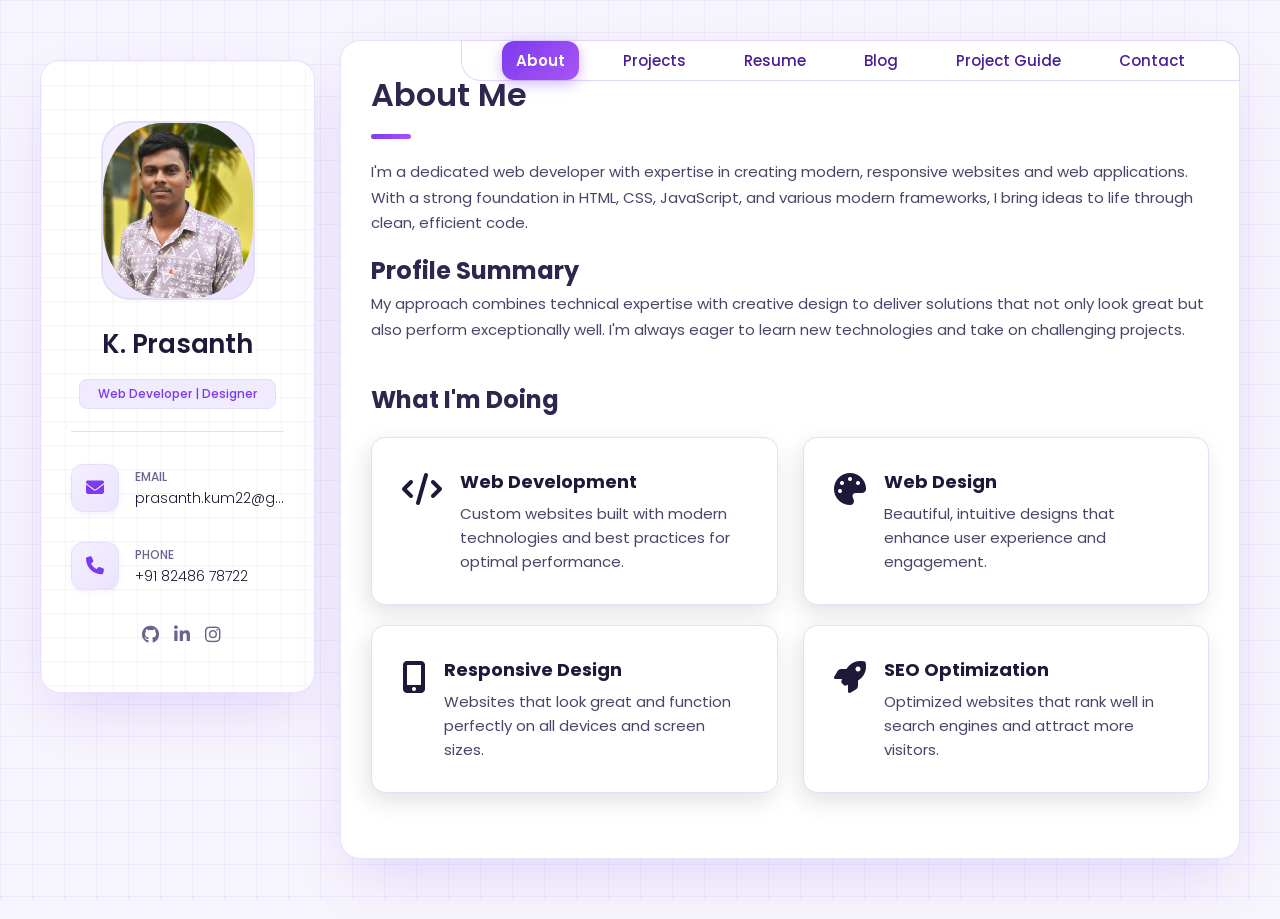
==== commit cd68c984: "Display skill name and category icons alongside icons in skills section" ====
--- a/index.html
+++ b/index.html
@@ -167,8 +167,8 @@
                 <header>
                     <h2 class="h2 article-title">Resume</h2>
                 </header>
-                <a href="resume.pdf" download="Prasanth_K_Resume.pdf" class="fixed-resume-btn">
-                    <i class="fas fa-download"></i> Download Resume
+                <a href="resume.pdf" download="Prasanth_K_Resume.pdf" class="fixed-resume-btn" id="download-resume-btn">
+                    <i class="fas fa-download"></i> <span id="download-resume-text">Download Resume</span>
                 </a>
 
                 <section class="timeline">
@@ -176,7 +176,7 @@
                         <div class="icon-box"><i class="fas fa-graduation-cap"></i></div>
                         <h3 class="h3">Education</h3>
                     </div>
-                    <ol class="timeline-list">
+                    <ol class="timeline-list" id="education-timeline-list">
                         <li class="timeline-item">
                             <h4 class="h4 timeline-item-title">GTEC Engineering College, Vellore</h4>
                             <span>College Education</span>
@@ -203,7 +203,7 @@
                         <div class="icon-box"><i class="fas fa-briefcase"></i></div>
                         <h3 class="h3">Experience</h3>
                     </div>
-                    <ol class="timeline-list">
+                    <ol class="timeline-list" id="experience-timeline-list">
                         <li class="timeline-item">
                             <h4 class="h4 timeline-item-title">Freelance Web Developer</h4>
                             <span>2026 — Present</span>
@@ -214,164 +214,219 @@
                     </ol>
                 </section>
 
-                <!-- Certificates Section — Dynamic Card Gallery -->
+                <!-- ── Certificates ─────────────────────────── -->
                 <section class="timeline" id="certificates-section">
-                    <div class="cert-section-header title-wrapper">
+                    <div class="title-wrapper">
                         <div class="icon-box"><i class="fas fa-certificate"></i></div>
                         <h3 class="h3">Certificates</h3>
                     </div>
 
-                    <!-- Dynamic card grid filled by JS from Supabase -->
                     <div id="cert-cards-grid">
-                        <!-- Static fallback cards (shown when DB is empty or offline) -->
+                        <!-- Static card 1 -->
                         <div class="cert-card static-certificate reveal reveal-scale"
-                            onclick="openCertLightbox('csccertification.jpg', 'Honours Diploma in Computer Application (HDCA)', 'CSC Computer Software College, Arni — Jul 2024 to Jul 2025', 'Overall Grade: A (Excellent). Course coverage includes MS-Office (Word, Excel, PowerPoint), HTML5 &amp; CSS3, MySQL, C Language, OOPS using C++, Python, Internet, and Digital Marketing &amp; ChatGPT.')">
-                            <div class="cert-card-img-wrap">
-                                <img src="csccertification.jpg" alt="HDCA Diploma Certificate" loading="lazy">
-                                <div class="cert-card-overlay">
-                                    <span class="cert-card-overlay-text"><i class="fas fa-expand"></i> View
-                                        Certificate</span>
-                                </div>
-                            </div>
-                            <div class="cert-card-body">
-                                <div class="cert-card-title">Honours Diploma in Computer Application (HDCA)</div>
-                                <div class="cert-card-issuer">CSC Computer Software College, Arni — Jul 2024 to Jul 2025
-                                </div>
-                                <div class="cert-card-desc">Overall Grade: A (Excellent). Covers MS-Office, HTML5 &amp;
-                                    CSS3, MySQL, C, C++, Python, Internet &amp; Digital Marketing.</div>
-                                <div class="cert-badge"><i class="fas fa-star"></i> Grade A — Excellent</div>
-                            </div>
-                        </div>
+                             onclick="openCertLightboxById('cert_static_1')">
+                            <div class="cert-img-wrap">
+                                <img src="csccertification.jpg" alt="HDCA Diploma" loading="lazy">
+                                <div class="cert-img-hover"><i class="fas fa-expand"></i> View</div>
+                            </div>
+                            <div class="cert-body">
+                                <div class="cert-chips">
+                                    <span class="cert-chip c-green"><i class="fas fa-circle-check"></i> Verified</span>
+                                </div>
+                                <h4 class="cert-title">Honours Diploma in Computer Application (HDCA)</h4>
+                                <p class="cert-issuer"><i class="fas fa-building-columns"></i> CSC Computer Software College, Arni</p>
+                                <p class="cert-desc">Overall Grade: A (Excellent). Covers MS-Office, HTML5 &amp; CSS3, MySQL, C, C++, Python &amp; Digital Marketing.</p>
+                                <div class="cert-footer">
+                                    <span class="cert-tag"><i class="fas fa-calendar"></i> Jul 2024 – Jul 2025</span>
+                                    <span class="cert-arrow-btn"><i class="fas fa-arrow-right"></i></span>
+                                </div>
+                            </div>
+                        </div>
+
+                        <!-- Static card 2 -->
                         <div class="cert-card static-certificate reveal reveal-scale cert-card-delay-1"
-                            onclick="openCertLightbox('csccertification1.jpg', 'HDCA Transcript — All A Grades', 'CSC Computer Software College, Arni — Regn. No: SMCE3145', 'Scored Grade A in all 10 subjects: MS-Word, MS-Excel, MS-PowerPoint, C Language, OOPS using C++, Python, Internet, HTML5 &amp; CSS3, MySQL, and Digital Marketing &amp; ChatGPT.')">
-                            <div class="cert-card-img-wrap">
+                             onclick="openCertLightboxById('cert_static_2')">
+                            <div class="cert-img-wrap">
                                 <img src="csccertification1.jpg" alt="HDCA Transcript" loading="lazy">
-                                <div class="cert-card-overlay">
-                                    <span class="cert-card-overlay-text"><i class="fas fa-expand"></i> View
-                                        Certificate</span>
-                                </div>
-                            </div>
-                            <div class="cert-card-body">
-                                <div class="cert-card-title">HDCA Transcript — All A Grades</div>
-                                <div class="cert-card-issuer">CSC Computer Software College, Arni — Regn. No: SMCE3145
-                                </div>
-                                <div class="cert-card-desc">Scored Grade A in all 10 subjects across the complete HDCA
-                                    curriculum.</div>
-                                <div class="cert-badge"><i class="fas fa-scroll"></i> Official Transcript</div>
-                            </div>
-                        </div>
-                    </div>
-                </section>
-
-                <!-- Certificate Lightbox Modal -->
-                <div id="cert-lightbox" role="dialog" aria-modal="true" aria-label="Certificate Preview">
-                    <div id="cert-lightbox-inner">
-                        <button id="cert-lightbox-close" onclick="closeCertLightbox()" aria-label="Close">
+                                <div class="cert-img-hover"><i class="fas fa-expand"></i> View</div>
+                            </div>
+                            <div class="cert-body">
+                                <div class="cert-chips">
+                                    <span class="cert-chip c-green"><i class="fas fa-circle-check"></i> Verified</span>
+                                    <span class="cert-chip c-blue"><i class="fas fa-file-lines"></i> Transcript</span>
+                                </div>
+                                <h4 class="cert-title">HDCA Official Transcript — All A Grades</h4>
+                                <p class="cert-issuer"><i class="fas fa-building-columns"></i> CSC Computer Software College, Arni</p>
+                                <p class="cert-desc">Scored Grade A in all 10 subjects: MS-Word, Excel, PowerPoint, C, C++, Python, HTML5, MySQL &amp; Digital Marketing.</p>
+                                <div class="cert-footer">
+                                    <span class="cert-tag"><i class="fas fa-id-card"></i> Regn. SMCE3145</span>
+                                    <span class="cert-arrow-btn"><i class="fas fa-arrow-right"></i></span>
+                                </div>
+                            </div>
+                        </div>
+                    </div>
+
+                    <div id="cert-more-wrap" class="cert-more-wrap">
+                        <a href="certificates.html" target="_blank" rel="noopener" class="btn-more-certs" onclick="openAllCertsModal(event)">
+                            <i class="fas fa-layer-group"></i>
+                            <span>View All Certificates</span>
+                            <span class="more-pill" id="more-certs-count">0</span>
+                            <i class="fas fa-arrow-up-right-from-square" style="font-size:0.75rem; margin-left: 2px;"></i>
+                        </a>
+                    </div>
+                </section>
+
+                <!-- ─── Certificate Detail Lightbox ─────────── -->
+                <div id="cert-lightbox" role="dialog" aria-modal="true" aria-label="Certificate">
+                    <!-- clicking backdrop closes -->
+                    <div class="clb-backdrop" onclick="closeCertLightbox()"></div>
+
+                    <div class="clb-panel">
+                        <!-- Close button -->
+                        <button class="clb-close" onclick="closeCertLightbox()" aria-label="Close">
                             <i class="fas fa-xmark"></i>
                         </button>
-                        <img id="cert-lightbox-img" src="" alt="Certificate Image">
-                        <div id="cert-lightbox-body">
-                            <div id="cert-lightbox-title"></div>
-                            <div id="cert-lightbox-issuer"></div>
-                            <div id="cert-lightbox-desc"></div>
+
+                        <!-- LEFT: image -->
+                        <div class="clb-left" id="clb-left">
+                            <div class="clb-img-box">
+                                <img id="cert-lightbox-img" src="" alt="Certificate">
+                                <div class="clb-no-img" id="clb-no-img">
+                                    <i class="fas fa-certificate"></i>
+                                    <span>No Image</span>
+                                </div>
+                            </div>
+                            <a id="cert-lb-view-img-btn" class="clb-view-img-btn" href="#" target="_blank" rel="noopener">
+                                <i class="fas fa-eye"></i> View Full Image
+                            </a>
+                        </div>
+
+                        <!-- RIGHT: info -->
+                        <div class="clb-right">
+                            <div class="clb-status-row">
+                                <span class="clb-chip clb-chip--green"><i class="fas fa-circle-check"></i> Verified</span>
+                                <span class="clb-chip clb-chip--blue"><i class="fas fa-shield-halved"></i> Official</span>
+                            </div>
+
+                            <h2 class="clb-title" id="cert-lightbox-title"></h2>
+
+                            <div class="clb-meta-list">
+                                <div class="clb-meta-item">
+                                    <i class="fas fa-building-columns"></i>
+                                    <span id="cert-lightbox-issuer"></span>
+                                </div>
+                                <div class="clb-meta-item" id="cert-lightbox-date-row">
+                                    <i class="fas fa-calendar-days"></i>
+                                    <span id="cert-lightbox-date"></span>
+                                </div>
+                            </div>
+
+                            <div class="clb-divider"></div>
+
+                            <p class="clb-about-label"><i class="fas fa-file-lines"></i> About this Certificate</p>
+                            <p class="clb-desc" id="cert-lightbox-desc"></p>
+
+                            <div class="clb-actions">
+                                <a id="cert-lb-open-btn" class="clb-btn clb-btn--primary" href="#" target="_blank" rel="noopener">
+                                    <i class="fas fa-arrow-up-right-from-square"></i> Open Certificate
+                                </a>
+                                <button class="clb-btn clb-btn--ghost" onclick="closeCertLightbox()">
+                                    <i class="fas fa-xmark"></i> Close
+                                </button>
+                            </div>
                         </div>
                     </div>
                 </div>
 
-                <!-- Skills -->
-                <section class="skill">
-                    <h3 class="h3 skills-title">My Skills</h3>
-                    <ul class="skills-list content-card">
-                        <li class="skills-item">
-                            <div class="title-wrapper">
-                                <h5 class="h5">HTML5</h5><data value="95">95%</data>
-                            </div>
-                            <div class="skill-progress-bg">
-                                <div class="skill-progress-fill" style="width: 95%;"></div>
-                            </div>
-                        </li>
-                        <li class="skills-item">
-                            <div class="title-wrapper">
-                                <h5 class="h5">CSS3</h5><data value="90">90%</data>
-                            </div>
-                            <div class="skill-progress-bg">
-                                <div class="skill-progress-fill" style="width: 90%;"></div>
-                            </div>
-                        </li>
-                        <li class="skills-item">
-                            <div class="title-wrapper">
-                                <h5 class="h5">JavaScript(with AI)</h5><data value="60">60%</data>
-                            </div>
-
-                            <div class="skill-progress-bg">
-                                <div class="skill-progress-fill" style="width:60%;"></div>
-                            </div>
-                        </li>
-                        <li class="skills-item">
-                            <div class="title-wrapper">
-                                <h5 class="h5">Python</h5><data value="37">37%</data>
-                            </div>
-                            <div class="skill-progress-bg">
-                                <div class="skill-progress-fill" style="width: 37%;"></div>
-                            </div>
-                        </li>
-                        <li class="skills-item">
-                            <div class="title-wrapper">
-                                <h5 class="h5">C Language</h5><data value="30">30%</data>
-                            </div>
-                            <div class="skill-progress-bg">
-                                <div class="skill-progress-fill" style="width: 30%;"></div>
-                            </div>
-                        </li>
-                        <li class="skills-item">
-                            <div class="title-wrapper">
-                                <h5 class="h5">C++ (OOP)</h5><data value="30">30%</data>
-                            </div>
-                            <div class="skill-progress-bg">
-                                <div class="skill-progress-fill" style="width: 30%;"></div>
-                            </div>
-                        </li>
-                        <li class="skills-item">
-                            <div class="title-wrapper">
-                                <h5 class="h5">MS Word</h5><data value="75">75%</data>
-                            </div>
-                            <div class="skill-progress-bg">
-                                <div class="skill-progress-fill" style="width: 75%;"></div>
-                            </div>
-                        </li>
-                        <li class="skills-item">
-                            <div class="title-wrapper">
-                                <h5 class="h5">MS Excel</h5><data value="55">55%</data>
-                            </div>
-                            <div class="skill-progress-bg">
-                                <div class="skill-progress-fill" style="width: 55%;"></div>
-                            </div>
-                        </li>
-                        <li class="skills-item">
-                            <div class="title-wrapper">
-                                <h5 class="h5">MS PowerPoint</h5><data value="50">50%</data>
-                            </div>
-                            <div class="skill-progress-bg">
-                                <div class="skill-progress-fill" style="width: 50%;"></div>
-                            </div>
-                        </li>
-                        <li class="skills-item">
-                            <div class="title-wrapper">
-                                <h5 class="h5">MySQL</h5><data value="65">65%</data>
-                            </div>
-                            <div class="skill-progress-bg">
-                                <div class="skill-progress-fill" style="width: 65%;"></div>
-                            </div>
-                        </li>
-                        <li class="skills-item">
-                            <div class="title-wrapper">
-                                <h5 class="h5">Digital Marketing</h5><data value="20">20%</data>
-                            </div>
-                            <div class="skill-progress-bg">
-                                <div class="skill-progress-fill" style="width: 20%;"></div>
-                            </div>
-                        </li>
-                    </ul>
+                <!-- ─── All Certificates Modal ────────────────── -->
+                <div id="all-certs-modal" class="modal-overlay" role="dialog" aria-modal="true" aria-label="All Certificates">
+                    <div class="all-certs-modal-content">
+                        <div class="all-certs-header">
+                            <h3><i class="fas fa-award icon-accent-color"></i> All Certificates &amp; Diplomas</h3>
+                            <button class="all-certs-close-btn" onclick="closeAllCertsModal()" aria-label="Close" title="Close">
+                                <i class="fas fa-times"></i>
+                            </button>
+                        </div>
+                        <div id="all-certs-modal-grid" class="cards-grid"></div>
+                    </div>
+                </div>
+
+                <!-- Creative Skills Section -->
+                <section class="skill" id="skills-section">
+                    <div class="skills-header">
+                        <h3 class="h3 skills-title">My Skills</h3>
+                        <div class="skills-filter-nav">
+                            <button class="skill-filter-btn active" data-skill-cat="all" onclick="filterSkills('all', this)"><i class="fas fa-border-all"></i> All</button>
+                            <button class="skill-filter-btn" data-skill-cat="frontend" onclick="filterSkills('frontend', this)"><i class="fas fa-laptop-code"></i> Frontend</button>
+                            <button class="skill-filter-btn" data-skill-cat="languages" onclick="filterSkills('languages', this)"><i class="fas fa-code"></i> Languages</button>
+                            <button class="skill-filter-btn" data-skill-cat="tools" onclick="filterSkills('tools', this)"><i class="fas fa-toolbox"></i> Tools & Office</button>
+                            <button class="skill-filter-btn" data-skill-cat="database" onclick="filterSkills('database', this)"><i class="fas fa-database"></i> Database</button>
+                        </div>
+                    </div>
+
+                    <div class="skills-cards-grid" id="skills-cards-grid">
+                        <!-- Dynamic Skills Cards render here with static fallback showing icon and name -->
+                        <div class="skill-card reveal" data-skill-item-cat="frontend">
+                            <div class="skill-card-top">
+                                <div class="skill-icon-badge" style="background:#e44d2618; color:#e44d26; border:1px solid #e44d2635;">
+                                    <i class="fab fa-html5"></i>
+                                </div>
+                                <div class="skill-info">
+                                    <h4 class="skill-name">HTML5</h4>
+                                    <span class="skill-level-tag">Expert</span>
+                                </div>
+                                <div class="skill-pct-badge" style="background:#e44d2620; color:#e44d26; border:1px solid #e44d2640;">95%</div>
+                            </div>
+                            <div class="skill-progress-bar-bg">
+                                <div class="skill-progress-bar-fill" style="width: 95%; background: linear-gradient(90deg, #e44d26, #a855f7);"></div>
+                            </div>
+                        </div>
+                        <div class="skill-card reveal" data-skill-item-cat="frontend">
+                            <div class="skill-card-top">
+                                <div class="skill-icon-badge" style="background:#264de418; color:#264de4; border:1px solid #264de435;">
+                                    <i class="fab fa-css3-alt"></i>
+                                </div>
+                                <div class="skill-info">
+                                    <h4 class="skill-name">CSS3</h4>
+                                    <span class="skill-level-tag">Expert</span>
+                                </div>
+                                <div class="skill-pct-badge" style="background:#264de420; color:#264de4; border:1px solid #264de440;">90%</div>
+                            </div>
+                            <div class="skill-progress-bar-bg">
+                                <div class="skill-progress-bar-fill" style="width: 90%; background: linear-gradient(90deg, #264de4, #a855f7);"></div>
+                            </div>
+                        </div>
+                        <div class="skill-card reveal" data-skill-item-cat="frontend">
+                            <div class="skill-card-top">
+                                <div class="skill-icon-badge" style="background:#f7df1e18; color:#f7df1e; border:1px solid #f7df1e35;">
+                                    <i class="fab fa-js"></i>
+                                </div>
+                                <div class="skill-info">
+                                    <h4 class="skill-name">JavaScript (with AI)</h4>
+                                    <span class="skill-level-tag">Proficient</span>
+                                </div>
+                                <div class="skill-pct-badge" style="background:#f7df1e20; color:#f7df1e; border:1px solid #f7df1e40;">60%</div>
+                            </div>
+                            <div class="skill-progress-bar-bg">
+                                <div class="skill-progress-bar-fill" style="width: 60%; background: linear-gradient(90deg, #f7df1e, #a855f7);"></div>
+                            </div>
+                        </div>
+                        <div class="skill-card reveal" data-skill-item-cat="languages">
+                            <div class="skill-card-top">
+                                <div class="skill-icon-badge" style="background:#3776ab18; color:#3776ab; border:1px solid #3776ab35;">
+                                    <i class="fab fa-python"></i>
+                                </div>
+                                <div class="skill-info">
+                                    <h4 class="skill-name">Python</h4>
+                                    <span class="skill-level-tag">Intermediate</span>
+                                </div>
+                                <div class="skill-pct-badge" style="background:#3776ab20; color:#3776ab; border:1px solid #3776ab40;">37%</div>
+                            </div>
+                            <div class="skill-progress-bar-bg">
+                                <div class="skill-progress-bar-fill" style="width: 37%; background: linear-gradient(90deg, #3776ab, #a855f7);"></div>
+                            </div>
+                        </div>
+                    </div>
                 </section>
 
             </article>
--- a/style.css
+++ b/style.css
@@ -1,3008 +1,3375 @@
-:root {
-    --bg-gradient-onyx: linear-gradient(135deg, #ffffff 0%, #f4efff 100%);
-    --bg-gradient-jet: linear-gradient(135deg, #ffffff 0%, #faf6ff 100%);
-    --bg-gradient-yellow-1: linear-gradient(135deg, #7c3aed 0%, #a855f7 100%);
-    --bg-gradient-yellow-2: linear-gradient(135deg, #6d28d9 0%, #9333ea 100%);
-    --border-gradient-onyx: linear-gradient(135deg, #e4def8 0%, #f0eafc 100%);
-    --text-gradient-yellow: linear-gradient(135deg, #7c3aed 0%, #a855f7 100%);
-    --jet: #e4def8;
-    --onyx: #f0ebff;
-    --eerie-black-1: #ffffff;
-    --eerie-black-2: #ffffff;
-    --smoky-black: #f6f4fc;
-    --white-1: #1e1938;
-    --white-2: #2d264f;
-    --orange-yellow-crayola: #7c3aed;
-    --vegas-gold: #8b5cf6;
-    --light-gray: #4b4468;
-    --light-gray-70: #6b638d;
-    --bittersweet-shimmer: #ef4444;
-    --ff-poppins: 'Poppins', sans-serif;
-    --fs-1: 24px;
-    --fs-2: 18px;
-    --fs-3: 17px;
-    --fs-4: 16px;
-    --fs-5: 15px;
-    --fs-6: 14px;
-    --fs-7: 13px;
-    --fs-8: 11px;
-    --fw-300: 300;
-    --fw-400: 400;
-    --fw-500: 500;
-    --fw-600: 600;
-    --shadow-1: 0 10px 30px -10px rgba(124, 58, 237, 0.08), 0 2px 10px rgba(0, 0, 0, 0.02);
-    --shadow-2: 0 14px 35px -8px rgba(124, 58, 237, 0.12), 0 4px 12px rgba(0, 0, 0, 0.03);
-    --shadow-3: 0 16px 40px -10px rgba(124, 58, 237, 0.2);
-    --shadow-4: 0 20px 45px -12px rgba(124, 58, 237, 0.15);
-    --shadow-5: 0 24px 60px -15px rgba(124, 58, 237, 0.18);
-    --transition-1: 0.25s ease;
-    --transition-2: 0.5s ease-in-out;
-}
-
-*,
-*::before,
-*::after {
-    margin: 0;
-    padding: 0;
-    box-sizing: border-box;
-}
-
-a {
-    text-decoration: none;
-}
-
-li {
-    list-style: none;
-}
-
-img,
-ion-icon,
-a,
-button,
-time,
-span {
-    display: block;
-}
-
-button {
-    font: inherit;
-    background: none;
-    border: none;
-    text-align: left;
-    cursor: pointer;
-}
-
-input,
-textarea {
-    display: block;
-    width: 100%;
-    background: none;
-    font: inherit;
-}
-
-::selection {
-    background: #e9d5ff;
-    color: #4c1d95;
-}
-
-:focus {
-    outline-color: var(--orange-yellow-crayola);
-}
-
-html {
-    font-family: var(--ff-poppins);
-}
-
-body {
-    background-color: #f6f4fc;
-    background-image: 
-        linear-gradient(to right, rgba(139, 92, 246, 0.08) 1px, transparent 1px),
-        linear-gradient(to bottom, rgba(139, 92, 246, 0.08) 1px, transparent 1px);
-    background-size: 32px 32px;
-    background-attachment: fixed;
-    color: var(--white-1);
-}
-
-.sidebar,
-article {
-    background: #ffffff;
-    border: 1px solid rgba(139, 92, 246, 0.18);
-    border-radius: 20px;
-    padding: 15px;
-    box-shadow: var(--shadow-1);
-    z-index: 1;
-    position: relative;
-}
-
-.separator {
-    width: 100%;
-    height: 1px;
-    background: var(--jet);
-    margin: 16px 0;
-}
-
-.icon-box {
-    position: relative;
-    background: linear-gradient(135deg, #f5f0ff 0%, #ebe3ff 100%);
-    width: 30px;
-    height: 30px;
-    border-radius: 8px;
-    display: flex;
-    justify-content: center;
-    align-items: center;
-    font-size: 16px;
-    color: #7c3aed;
-    border: 1px solid #e4def8;
-    box-shadow: 0 2px 8px rgba(124, 58, 237, 0.08);
-    z-index: 1;
-}
-
-.icon-box::before {
-    display: none;
-}
-
-article {
-    display: none;
-}
-
-article.active {
-    display: block;
-    animation: fade 0.5s ease backwards;
-}
-
-@keyframes fade {
-    0% {
-        opacity: 0;
-    }
-
-    100% {
-        opacity: 1;
-    }
-}
-
-.h2,
-.h3,
-.h4,
-.h5 {
-    color: var(--white-2);
-    text-transform: capitalize;
-}
-
-.h2 {
-    font-size: var(--fs-1);
-}
-
-.h3 {
-    font-size: var(--fs-2);
-}
-
-.h4 {
-    font-size: var(--fs-4);
-}
-
-.h5 {
-    font-size: var(--fs-7);
-    font-weight: var(--fw-500);
-}
-
-.article-title {
-    position: relative;
-    padding-bottom: 7px;
-}
-
-.article-title::after {
-    content: "";
-    position: absolute;
-    bottom: 0;
-    left: 0;
-    width: 30px;
-    height: 3px;
-    background: var(--text-gradient-yellow);
-    border-radius: 3px;
-}
-
-.has-scrollbar::-webkit-scrollbar {
-    width: 5px;
-    height: 5px;
-}
-
-.has-scrollbar::-webkit-scrollbar-track {
-    background: var(--onyx);
-    border-radius: 5px;
-}
-
-.has-scrollbar::-webkit-scrollbar-thumb {
-    background: var(--orange-yellow-crayola);
-    border-radius: 5px;
-}
-
-.has-scrollbar::-webkit-scrollbar-button {
-    width: 20px;
-}
-
-.content-card {
-    position: relative;
-    background: #ffffff;
-    border: 1px solid #e4def8;
-    padding: 15px;
-    padding-top: 45px;
-    border-radius: 14px;
-    box-shadow: var(--shadow-2);
-    cursor: pointer;
-    z-index: 1;
-}
-
-.content-card::before {
-    display: none;
-}
-
-main {
-    margin: 15px 12px;
-    margin-bottom: 30px;
-    min-width: 259px;
-}
-
-.sidebar {
-    margin-bottom: 15px;
-    max-height: 112px;
-    overflow: hidden;
-    transition: var(--transition-2);
-    position: relative;
-    z-index: 1;
-}
-
-.sidebar::before {
-    content: '';
-    position: absolute;
-    inset: 0;
-    border-radius: inherit;
-    background-image: 
-        linear-gradient(to right, rgba(139, 92, 246, 0.08) 1px, transparent 1px),
-        linear-gradient(to bottom, rgba(139, 92, 246, 0.08) 1px, transparent 1px);
-    background-size: 24px 24px;
-    pointer-events: none;
-    z-index: 0;
-    transition: var(--transition-2);
-}
-
-.sidebar.active {
-    max-height: 405px;
-}
-
-.sidebar.active::before {
-    background-image: 
-        linear-gradient(to right, rgba(139, 92, 246, 0.12) 1px, transparent 1px),
-        linear-gradient(to bottom, rgba(139, 92, 246, 0.12) 1px, transparent 1px);
-}
-
-.sidebar > * {
-    position: relative;
-    z-index: 1;
-}
-
-.sidebar-info {
-    position: relative;
-    display: flex;
-    justify-content: flex-start;
-    align-items: center;
-    gap: 15px;
-}
-
-.avatar-box {
-    background: linear-gradient(135deg, #f5f0ff 0%, #ebe3ff 100%);
-    border: 2px solid #e4def8;
-    border-radius: 20px;
-}
-
-.info-content .name {
-    color: var(--white-1);
-    font-size: var(--fs-3);
-    font-weight: var(--fw-600);
-    letter-spacing: -0.25px;
-    margin-bottom: 10px;
-}
-
-.info-content .title {
-    color: #7c3aed;
-    background: #f0ebff;
-    border: 1px solid #e4def8;
-    font-size: var(--fs-8);
-    font-weight: var(--fw-500);
-    width: max-content;
-    padding: 3px 12px;
-    border-radius: 8px;
-}
-
-.info_more-btn {
-    position: absolute;
-    top: -15px;
-    right: -15px;
-    border-radius: 0 15px;
-    font-size: 13px;
-    color: #ffffff;
-    background: linear-gradient(135deg, #7c3aed, #a855f7);
-    padding: 10px;
-    box-shadow: 0 4px 15px rgba(124, 58, 237, 0.3);
-    transition: var(--transition-1);
-    z-index: 1;
-}
-
-.info_more-btn::before {
-    display: none;
-}
-
-.info_more-btn:hover,
-.info_more-btn:focus {
-    background: linear-gradient(135deg, #6d28d9, #9333ea);
-}
-
-.info_more-btn span {
-    display: none;
-}
-
-.sidebar-info_more {
-    opacity: 0;
-    visibility: hidden;
-    transition: var(--transition-2);
-}
-
-.sidebar.active .sidebar-info_more {
-    opacity: 1;
-    visibility: visible;
-}
-
-.contacts-list {
-    display: grid;
-    grid-template-columns: 1fr;
-    gap: 16px;
-}
-
-.contact-item {
-    min-width: 100%;
-    display: flex;
-    align-items: center;
-    gap: 16px;
-}
-
-.contact-info {
-    max-width: calc(100% - 46px);
-    width: calc(100% - 46px);
-}
-
-.contact-title {
-    color: var(--light-gray-70);
-    font-size: var(--fs-8);
-    text-transform: uppercase;
-    margin-bottom: 2px;
-    font-weight: 500;
-}
-
-.contact-info :is(.contact-link, time, address) {
-    color: var(--white-1);
-    font-size: var(--fs-7);
-    font-weight: 500;
-}
-
-.contact-info address {
-    font-style: normal;
-}
-
-.social-list {
-    display: flex;
-    justify-content: flex-start;
-    align-items: center;
-    gap: 15px;
-    padding-bottom: 4px;
-    padding-left: 7px;
-}
-
-.social-item .social-link {
-    color: #6b638d;
-    font-size: 18px;
-}
-
-.social-item .social-link:hover {
-    color: #7c3aed;
-}
-
-.navbar {
-    position: sticky;
-    top: 10px;
-    bottom: auto;
-    left: 0;
-    width: 100%;
-    background: rgba(255, 255, 255, 0.95);
-    -webkit-backdrop-filter: blur(16px);
-    backdrop-filter: blur(16px);
-    border: 1px solid rgba(139, 92, 246, 0.25);
-    border-radius: 18px;
-    box-shadow: 0 8px 30px rgba(124, 58, 237, 0.12);
-    z-index: 20;
-    margin-bottom: 20px;
-}
-
-.navbar-list {
-    display: flex;
-    flex-wrap: wrap;
-    justify-content: center;
-    align-items: center;
-    gap: 6px;
-    padding: 8px 10px;
-}
-
-.navbar-link {
-    color: #4c1d95;
-    font-size: var(--fs-8);
-    padding: 8px 14px;
-    border-radius: 12px;
-    transition: all var(--transition-1);
-    font-weight: 600;
-}
-
-.navbar-link:hover,
-.navbar-link:focus {
-    color: #6d28d9;
-    background: rgba(124, 58, 237, 0.08);
-}
-
-.navbar-link.active {
-    color: #ffffff !important;
-    background: linear-gradient(135deg, #7c3aed, #a855f7);
-    box-shadow: 0 4px 14px rgba(124, 58, 237, 0.35);
-    font-weight: 600;
-}
-
-.about .article-title {
-    margin-bottom: 15px;
-}
-
-.about-text {
-    color: var(--light-gray);
-    font-size: var(--fs-6);
-    font-weight: var(--fw-400);
-    line-height: 1.7;
-}
-
-.about-text p {
-    margin-bottom: 15px;
-}
-
-.service {
-    margin-bottom: 35px;
-}
-
-.service-title {
-    margin-bottom: 20px;
-}
-
-.service-list {
-    display: grid;
-    grid-template-columns: 1fr;
-    gap: 20px;
-}
-
-.service-item {
-    position: relative;
-    background: #ffffff;
-    padding: 20px;
-    border-radius: 14px;
-    border: 1px solid #e4def8;
-    box-shadow: var(--shadow-1);
-    z-index: 1;
-}
-
-.service-item::before {
-    display: none;
-}
-
-.service-icon-box {
-    margin-bottom: 10px;
-}
-
-.service-icon-box img {
-    margin: auto;
-}
-
-.service-content-box {
-    text-align: center;
-}
-
-.service-item-title {
-    margin-bottom: 7px;
-    color: var(--white-1);
-}
-
-.service-item-text {
-    color: var(--light-gray);
-    font-size: var(--fs-6);
-    font-weight: var(--fw-400);
-    line-height: 1.6;
-}
-
-.article-title {
-    margin-bottom: 30px;
-}
-
-.timeline {
-    margin-bottom: 30px;
-}
-
-.timeline .title-wrapper {
-    display: flex;
-    align-items: center;
-    gap: 15px;
-    margin-bottom: 25px;
-}
-
-.timeline-list {
-    font-size: var(--fs-6);
-    margin-left: 45px;
-}
-
-.timeline-item {
-    position: relative;
-}
-
-.timeline-item:not(:last-child) {
-    margin-bottom: 20px;
-}
-
-.timeline-item-title {
-    font-size: var(--fs-6);
-    line-height: 1.3;
-    margin-bottom: 7px;
-}
-
-.timeline-list span {
-    color: #7c3aed;
-    font-weight: 500;
-    line-height: 1.6;
-}
-
-.timeline-item:not(:last-child)::before {
-    content: "";
-    position: absolute;
-    top: -25px;
-    left: -30px;
-    width: 1px;
-    height: calc(100% + 50px);
-    background: #e4def8;
-}
-
-.timeline-item::after {
-    content: "";
-    position: absolute;
-    top: 5px;
-    left: -33px;
-    height: 6px;
-    width: 6px;
-    background: linear-gradient(135deg, #7c3aed, #a855f7);
-    border-radius: 50%;
-    box-shadow: 0 0 0 4px #f0ebff;
-}
-
-.timeline-text {
-    color: var(--light-gray);
-    font-weight: var(--fw-400);
-    line-height: 1.6;
-}
-
-.skills-title {
-    margin-bottom: 20px;
-}
-
-.skills-list {
-    padding: 20px;
-}
-
-.skills-item:not(:last-child) {
-    margin-bottom: 15px;
-}
-
-.skill .title-wrapper {
-    display: flex;
-    align-items: center;
-    gap: 5px;
-    margin-bottom: 8px;
-}
-
-.skill .title-wrapper data {
-    color: var(--light-gray);
-    font-size: var(--fs-7);
-    font-weight: var(--fw-500);
-}
-
-.skill-progress-bg {
-    background: #ede8fa;
-    width: 100%;
-    height: 8px;
-    border-radius: 10px;
-}
-
-.skill-progress-fill {
-    background: linear-gradient(90deg, #7c3aed 0%, #a855f7 100%);
-    height: 100%;
-    border-radius: inherit;
-}
-
-.filter-list {
-    display: none;
-}
-
-.filter-select-box {
-    position: relative;
-    margin-bottom: 25px;
-}
-
-.filter-select {
-    background: #ffffff;
-    color: var(--white-1);
-    display: flex;
-    justify-content: space-between;
-    align-items: center;
-    width: 100%;
-    padding: 12px 16px;
-    border: 1px solid #e4def8;
-    border-radius: 14px;
-    font-size: var(--fs-6);
-    font-weight: 500;
-}
-
-.filter-select.active .select-icon {
-    transform: rotate(0.5turn);
-}
-
-.select-list {
-    background: #ffffff;
-    position: absolute;
-    top: calc(100% + 6px);
-    width: 100%;
-    padding: 6px;
-    border: 1px solid #e4def8;
-    border-radius: 14px;
-    z-index: 2;
-    opacity: 0;
-    visibility: hidden;
-    pointer-events: none;
-    transition: 0.15s ease-in-out;
-    box-shadow: var(--shadow-2);
-}
-
-.filter-select.active+.select-list {
-    opacity: 1;
-    visibility: visible;
-    pointer-events: all;
-}
-
-.select-item button {
-    background: #ffffff;
-    color: var(--light-gray);
-    font-size: var(--fs-6);
-    font-weight: 500;
-    text-transform: capitalize;
-    width: 100%;
-    padding: 8px 10px;
-    border-radius: 8px;
-}
-
-.select-item button:hover {
-    background: #f0ebff;
-    color: #7c3aed;
-}
-
-.project-list {
-    display: grid;
-    grid-template-columns: 1fr;
-    gap: 30px;
-    margin-bottom: 10px;
-}
-
-.project-item {
-    display: none;
-}
-
-.project-item.active {
-    display: block;
-    animation: scaleUp 0.25s ease forwards;
-}
-
-@keyframes scaleUp {
-    0% {
-        transform: scale(0.5);
-    }
-
-    100% {
-        transform: scale(1);
-    }
-}
-
-.project-item>:is(a, div) {
-    width: 100%;
-    background: #ffffff;
-    border: 1px solid #e4def8;
-    box-shadow: var(--shadow-1);
-}
-
-.project-img {
-    position: relative;
-    width: 100%;
-    height: 200px;
-    border-radius: 16px;
-    overflow: hidden;
-    margin-bottom: 15px;
-}
-
-.project-img::before {
-    content: "";
-    position: absolute;
-    top: 0;
-    left: 0;
-    width: 100%;
-    height: 100%;
-    background: transparent;
-    z-index: 1;
-    transition: var(--transition-1);
-}
-
-.project-item>:is(a, div):hover .project-img::before {
-    background: rgba(30, 25, 56, 0.4);
-}
-
-.project-item-icon-box {
-    --scale: 0.8;
-    background: #ffffff;
-    color: #7c3aed;
-    position: absolute;
-    top: 50%;
-    left: 50%;
-    transform: translate(-50%, -50%) scale(var(--scale));
-    font-size: 20px;
-    padding: 18px;
-    border-radius: 12px;
-    opacity: 0;
-    z-index: 1;
-    transition: var(--transition-1);
-    box-shadow: 0 4px 20px rgba(124, 58, 237, 0.2);
-}
-
-.project-item>:is(a, div):hover .project-item-icon-box {
-    --scale: 1;
-    opacity: 1;
-}
-
-.project-img img {
-    width: 100%;
-    height: 100%;
-    object-fit: cover;
-    transition: var(--transition-1);
-}
-
-.project-item>:is(a, div):hover img {
-    transform: scale(1.1);
-}
-
-.project-title,
-.project-category {
-    margin-left: 10px;
-}
-
-.project-title {
-    color: var(--white-1);
-    font-size: var(--fs-5);
-    font-weight: 600;
-    text-transform: capitalize;
-    line-height: 1.3;
-}
-
-.project-category {
-    color: #7c3aed;
-    font-size: var(--fs-6);
-    font-weight: 500;
-}
-
-.blog-posts {
-    margin-bottom: 10px;
-}
-
-.blog-posts-list {
-    display: grid;
-    grid-template-columns: 1fr;
-    gap: 20px;
-}
-
-.blog-post-item>:is(a, div) {
-    position: relative;
-    background: #ffffff;
-    border: 1px solid #e4def8;
-    height: 100%;
-    box-shadow: var(--shadow-1);
-    border-radius: 16px;
-    z-index: 1;
-}
-
-.blog-post-item>:is(a, div)::before {
-    display: none;
-}
-
-.blog-banner-box {
-    width: 100%;
-    height: 200px;
-    border-radius: 12px;
-    overflow: hidden;
-}
-
-.blog-banner-box img {
-    width: 100%;
-    height: 100%;
-    object-fit: cover;
-    transition: var(--transition-1);
-}
-
-.blog-post-item>:is(a, div):hover .blog-banner-box img {
-    transform: scale(1.1);
-}
-
-.blog-content {
-    padding: 15px;
-}
-
-.blog-meta {
-    display: flex;
-    justify-content: flex-start;
-    align-items: center;
-    gap: 7px;
-    margin-bottom: 10px;
-}
-
-.blog-meta :is(.blog-category, time) {
-    color: #7c3aed;
-    font-size: var(--fs-6);
-    font-weight: 500;
-}
-
-.blog-meta .dot {
-    background: #7c3aed;
-    width: 4px;
-    height: 4px;
-    border-radius: 4px;
-}
-
-.blog-item-title {
-    margin-bottom: 10px;
-    line-height: 1.3;
-    color: var(--white-1);
-    font-weight: 600;
-    transition: var(--transition-1);
-}
-
-.blog-post-item>:is(a, div):hover .blog-item-title {
-    color: #7c3aed;
-}
-
-.blog-text {
-    color: var(--light-gray);
-    font-size: var(--fs-6);
-    font-weight: var(--fw-400);
-    line-height: 1.6;
-}
-
-.mapbox {
-    position: relative;
-    height: 250px;
-    width: 100%;
-    border-radius: 16px;
-    margin-bottom: 30px;
-    border: 1px solid #e4def8;
-    overflow: hidden;
-}
-
-.mapbox figure {
-    height: 100%;
-}
-
-.mapbox iframe {
-    width: 100%;
-    height: 100%;
-    border: none;
-    filter: contrast(0.95) saturate(1.1);
-}
-
-.contact-form {
-    margin-bottom: 10px;
-}
-
-.form-title {
-    margin-bottom: 20px;
-}
-
-.input-wrapper {
-    display: grid;
-    grid-template-columns: 1fr;
-    gap: 25px;
-    margin-bottom: 25px;
-}
-
-.form-input {
-    color: var(--white-1);
-    background: #faf8ff;
-    font-size: var(--fs-6);
-    font-weight: var(--fw-400);
-    padding: 13px 20px;
-    border: 1px solid #e4def8;
-    border-radius: 14px;
-    outline: none;
-}
-
-.form-input::placeholder {
-    color: #8c85ad;
-    font-weight: 400;
-}
-
-.form-input:focus {
-    border-color: #7c3aed !important;
-    background: #ffffff;
-    box-shadow: 0 0 0 3px rgba(124, 58, 237, 0.15) !important;
-}
-
-textarea.form-input {
-    min-height: 100px;
-    height: 120px;
-    max-height: 200px;
-    resize: vertical;
-    margin-bottom: 25px;
-}
-
-textarea.form-input::-webkit-resizer {
-    display: none;
-}
-
-.form-input:focus:invalid {
-    border-color: var(--bittersweet-shimmer);
-}
-
-.form-btn {
-    position: relative;
-    width: 100%;
-    background: linear-gradient(135deg, #7c3aed 0%, #a855f7 100%);
-    color: #ffffff;
-    display: flex;
-    justify-content: center;
-    align-items: center;
-    gap: 10px;
-    padding: 13px 20px;
-    border-radius: 14px;
-    font-size: var(--fs-6);
-    font-weight: 600;
-    text-transform: capitalize;
-    box-shadow: 0 4px 20px rgba(124, 58, 237, 0.25);
-    z-index: 1;
-    transition: var(--transition-1);
-}
-
-.form-btn::before {
-    display: none;
-}
-
-.form-btn:hover {
-    background: linear-gradient(135deg, #6d28d9 0%, #9333ea 100%);
-    box-shadow: 0 8px 25px rgba(124, 58, 237, 0.4);
-    transform: translateY(-2px);
-}
-
-.form-btn:disabled {
-    opacity: 0.7;
-    cursor: not-allowed;
-}
-
-.form-btn:disabled:hover {
-    background: var(--border-gradient-onyx);
-}
-
-.form-btn:disabled:hover::before {
-    background: var(--bg-gradient-jet);
-}
-
-@media (min-width: 450px) {
-
-    .project-img,
-    .blog-banner-box {
-        height: auto;
-    }
-}
-
-@media (min-width: 580px) {
-    :root {
-        --fs-1: 32px;
-        --fs-2: 24px;
-        --fs-3: 26px;
-        --fs-4: 18px;
-        --fs-6: 15px;
-        --fs-7: 15px;
-        --fs-8: 12px;
-    }
-
-    .sidebar,
-    article {
-        width: 520px;
-        margin-inline: auto;
-        padding: 30px;
-    }
-
-    .article-title {
-        font-weight: var(--fw-600);
-        padding-bottom: 15px;
-    }
-
-    .article-title::after {
-        width: 40px;
-        height: 5px;
-    }
-
-    .icon-box {
-        width: 48px;
-        height: 48px;
-        border-radius: 12px;
-        font-size: 18px;
-    }
-
-    main {
-        margin-top: 40px;
-        margin-bottom: 40px;
-    }
-
-    .sidebar {
-        max-height: 180px;
-        margin-bottom: 30px;
-    }
-
-    .sidebar.active {
-        max-height: 584px;
-    }
-
-    .sidebar-info {
-        gap: 25px;
-    }
-
-    .avatar-box {
-        border-radius: 30px;
-    }
-
-    .avatar-box img {
-        width: 120px;
-    }
-
-    .info-content .name {
-        margin-bottom: 15px;
-    }
-
-    .info-content .title {
-        padding: 5px 18px;
-    }
-
-    .info_more-btn {
-        top: -30px;
-        right: -30px;
-        padding: 10px 15px;
-    }
-
-    .info_more-btn span {
-        display: block;
-        font-size: var(--fs-8);
-    }
-
-    .separator {
-        margin: 32px 0;
-    }
-
-    .contacts-list {
-        gap: 20px;
-    }
-
-    .contact-info {
-        max-width: calc(100% - 64px);
-        width: calc(100% - 64px);
-    }
-
-    .navbar {
-        border-radius: 20px 20px 0 0;
-    }
-
-    .navbar-list {
-        gap: 20px;
-    }
-
-    .navbar-link {
-        --fs-8: 14px;
-    }
-
-    .about .article-title {
-        margin-bottom: 20px;
-    }
-
-    .about-text {
-        margin-bottom: 40px;
-    }
-
-    .service-item {
-        display: flex;
-        justify-content: flex-start;
-        align-items: flex-start;
-        gap: 18px;
-        padding: 30px;
-    }
-
-    .service-icon-box {
-        margin-bottom: 0;
-        margin-top: 5px;
-    }
-
-    .service-content-box {
-        text-align: left;
-    }
-
-    .content-card {
-        padding: 30px;
-        padding-top: 25px;
-    }
-
-    .timeline-list {
-        margin-left: 65px;
-    }
-
-    .timeline-item:not(:last-child)::before {
-        left: -40px;
-    }
-
-    .timeline-item::after {
-        height: 8px;
-        width: 8px;
-        left: -43px;
-    }
-
-    .skills-item:not(:last-child) {
-        margin-bottom: 25px;
-    }
-
-    .project-img,
-    .blog-banner-box {
-        border-radius: 16px;
-    }
-
-    .blog-posts-list {
-        gap: 30px;
-    }
-
-    .blog-content {
-        padding: 25px;
-    }
-
-    .mapbox {
-        height: 380px;
-        border-radius: 18px;
-    }
-
-    .input-wrapper {
-        gap: 30px;
-        margin-bottom: 30px;
-    }
-
-    .form-input {
-        padding: 15px 20px;
-    }
-
-    textarea.form-input {
-        margin-bottom: 30px;
-    }
-
-    .form-btn {
-        --fs-6: 16px;
-        padding: 16px 20px;
-    }
-}
-
-@media (min-width: 768px) {
-
-    .sidebar,
-    article {
-        width: 700px;
-    }
-
-    .has-scrollbar::-webkit-scrollbar-button {
-        width: 100px;
-    }
-
-    .contacts-list {
-        grid-template-columns: 1fr 1fr;
-        gap: 30px 15px;
-    }
-
-    .navbar-link {
-        --fs-8: 15px;
-    }
-
-    .article-title {
-        padding-bottom: 20px;
-    }
-
-    .filter-select-box {
-        display: none;
-    }
-
-    .filter-list {
-        display: flex;
-        justify-content: flex-start;
-        align-items: center;
-        gap: 25px;
-        padding-left: 5px;
-        margin-bottom: 30px;
-    }
-
-    .filter-item button {
-        color: var(--light-gray);
-        font-size: var(--fs-5);
-        transition: var(--transition-1);
-    }
-
-    .filter-item button:hover {
-        color: var(--light-gray-70);
-    }
-
-    .filter-item button.active {
-        color: var(--orange-yellow-crayola);
-    }
-
-    .project-list,
-    .blog-posts-list {
-        grid-template-columns: 1fr 1fr;
-    }
-
-    .input-wrapper {
-        grid-template-columns: 1fr 1fr;
-    }
-
-    .form-btn {
-        width: max-content;
-        margin-left: auto;
-    }
-}
-
-@media (min-width: 1024px) {
-    :root {
-        --shadow-1: -4px 8px 24px hsla(0, 0%, 0%, 0.125);
-        --shadow-2: 0 16px 30px hsla(0, 0%, 0%, 0.125);
-        --shadow-3: 0 16px 40px hsla(0, 0%, 0%, 0.125);
-    }
-
-    .sidebar,
-    article {
-        width: 950px;
-        box-shadow: var(--shadow-5);
-    }
-
-    main {
-        margin-bottom: 60px;
-    }
-
-    .main-content {
-        position: relative;
-        width: max-content;
-        margin: auto;
-    }
-
-    .navbar {
-        position: absolute;
-        bottom: auto;
-        top: 0;
-        left: auto;
-        right: 0;
-        width: max-content;
-        border-radius: 0 20px;
-        padding: 0 20px;
-        box-shadow: none;
-    }
-
-    .navbar-list {
-        gap: 30px;
-        padding: 0 20px;
-    }
-
-    .navbar-link {
-        font-weight: var(--fw-500);
-    }
-
-    .service-list {
-        grid-template-columns: 1fr 1fr;
-        gap: 20px 25px;
-    }
-
-    .project-list {
-        grid-template-columns: repeat(3, 1fr);
-    }
-
-    .blog-banner-box {
-        height: 230px;
-    }
-}
-
-@media (min-width: 1250px) {
-    body::-webkit-scrollbar {
-        width: 12px;
-    }
-
-    body::-webkit-scrollbar-track {
-        background: #f6f4fc;
-    }
-
-    body::-webkit-scrollbar-thumb {
-        border: 2px solid #f6f4fc;
-        background: #c084fc;
-        border-radius: 10px;
-    }
-
-    body::-webkit-scrollbar-thumb:hover {
-        background: #9333ea;
-    }
-
-    body::-webkit-scrollbar-button {
-        height: 0px;
-    }
-
-    .sidebar,
-    article {
-        width: auto;
-    }
-
-    article {
-        min-height: 100%;
-    }
-
-    main {
-        max-width: 1200px;
-        margin-inline: auto;
-        display: flex;
-        justify-content: center;
-        align-items: stretch;
-        gap: 25px;
-    }
-
-    .main-content {
-        min-width: 75%;
-        width: 75%;
-        margin: 0;
-    }
-
-    .sidebar {
-        position: sticky;
-        top: 60px;
-        max-height: max-content;
-        height: 100%;
-        margin-bottom: 0;
-        padding-top: 60px;
-        z-index: 1;
-    }
-
-    .sidebar-info {
-        flex-direction: column;
-    }
-
-    .avatar-box img {
-        width: 150px;
-    }
-
-    .info-content .name {
-        white-space: nowrap;
-        text-align: center;
-    }
-
-    .info-content .title {
-        margin: auto;
-    }
-
-    .info_more-btn {
-        display: none;
-    }
-
-    .sidebar-info_more {
-        opacity: 1;
-        visibility: visible;
-    }
-
-    .contacts-list {
-        grid-template-columns: 1fr;
-    }
-
-    .contact-info :is(.contact-link) {
-        white-space: nowrap;
-        overflow: hidden;
-        text-overflow: ellipsis;
-    }
-
-    .contact-info :is(.contact-link, time, address) {
-        --fs-7: 14px;
-        font-weight: var(--fw-300);
-    }
-
-    .separator:last-of-type {
-        margin: 15px 0;
-        opacity: 0;
-    }
-
-    .social-list {
-        justify-content: center;
-    }
-
-    .timeline-text {
-        max-width: 700px;
-    }
-}
-
-/* =============================================
-   SMOOTH ANIMATIONS — SCROLL REVEAL SYSTEM
-   ============================================= */
-
-/* --- Base reveal state (hidden before scroll) --- */
-.reveal {
-    opacity: 0;
-    transform: translateY(40px);
-    transition: opacity 0.65s cubic-bezier(0.22, 1, 0.36, 1),
-        transform 0.65s cubic-bezier(0.22, 1, 0.36, 1);
-}
-
-.reveal.reveal-left {
-    transform: translateX(-50px);
-}
-
-.reveal.reveal-right {
-    transform: translateX(50px);
-}
-
-.reveal.reveal-scale {
-    transform: scale(0.85);
-    opacity: 0;
-}
-
-/* --- Visible state (triggered by JS IntersectionObserver) --- */
-.reveal.visible {
-    opacity: 1;
-    transform: translateY(0) translateX(0) scale(1);
-}
-
-/* --- Staggered delays for list children --- */
-.reveal-stagger>*:nth-child(1) {
-    transition-delay: 0.05s;
-}
-
-.reveal-stagger>*:nth-child(2) {
-    transition-delay: 0.12s;
-}
-
-.reveal-stagger>*:nth-child(3) {
-    transition-delay: 0.19s;
-}
-
-.reveal-stagger>*:nth-child(4) {
-    transition-delay: 0.26s;
-}
-
-.reveal-stagger>*:nth-child(5) {
-    transition-delay: 0.33s;
-}
-
-.reveal-stagger>*:nth-child(6) {
-    transition-delay: 0.40s;
-}
-
-.reveal-stagger>*:nth-child(7) {
-    transition-delay: 0.47s;
-}
-
-.reveal-stagger>*:nth-child(8) {
-    transition-delay: 0.54s;
-}
-
-.reveal-stagger>*:nth-child(9) {
-    transition-delay: 0.61s;
-}
-
-/* =============================================
-   FLOATING AVATAR ANIMATION
-   ============================================= */
-.avatar-box {
-    animation: avatarFloat 4s ease-in-out infinite;
-}
-
-@keyframes avatarFloat {
-
-    0%,
-    100% {
-        transform: translateY(0px);
-    }
-
-    50% {
-        transform: translateY(-8px);
-    }
-}
-
-/* Soft glow ring around avatar on hover */
-.avatar-box:hover {
-    box-shadow: 0 0 0 4px hsla(270, 80%, 70%, 0.35),
-        0 0 20px hsla(270, 80%, 70%, 0.25);
-    transition: box-shadow 0.4s ease;
-}
-
-/* =============================================
-   ANIMATED SKILL BARS
-   ============================================= */
-.skill-progress-fill {
-    /* width is controlled by JS inline style — do NOT set width here with !important */
-    transition: width 1.2s cubic-bezier(0.4, 0, 0.2, 1);
-    position: relative;
-    overflow: hidden;
-}
-
-/* Shimmer sweep over filled bar */
-.skill-progress-fill::after {
-    content: "";
-    position: absolute;
-    top: 0;
-    left: -60%;
-    width: 50%;
-    height: 100%;
-    background: linear-gradient(90deg,
-            transparent,
-            hsla(0, 0%, 100%, 0.35),
-            transparent);
-    animation: shimmerBar 2.2s ease infinite;
-    animation-delay: 1.3s;
-}
-
-@keyframes shimmerBar {
-    0% {
-        left: -60%;
-    }
-
-    100% {
-        left: 120%;
-    }
-}
-
-/* =============================================
-   SERVICE CARD — LIFT & GLOW ON HOVER
-   ============================================= */
-.service-item {
-    transition: transform 0.35s cubic-bezier(0.34, 1.56, 0.64, 1),
-        box-shadow 0.35s ease !important;
-}
-
-.service-item:hover {
-    transform: translateY(-6px) scale(1.02);
-    box-shadow: 0 20px 40px hsla(270, 60%, 50%, 0.18) !important;
-}
-
-.service-icon-box i {
-    transition: transform 0.4s cubic-bezier(0.34, 1.56, 0.64, 1),
-        color 0.3s ease;
-}
-
-.service-item:hover .service-icon-box i {
-    transform: scale(1.3) rotate(-8deg);
-    color: hsl(280, 80%, 72%);
-}
-
-/* =============================================
-   PROJECT / BLOG CARD TILT ON HOVER
-   ============================================= */
-.project-item>:is(a, div),
-.blog-post-item>:is(a, div) {
-    transition: transform 0.35s cubic-bezier(0.34, 1.56, 0.64, 1),
-        box-shadow 0.35s ease;
-    display: block;
-    border-radius: 16px;
-}
-
-.project-item>:is(a, div):hover {
-    transform: translateY(-5px);
-    box-shadow: 0 18px 36px hsla(270, 60%, 40%, 0.22);
-}
-
-.blog-post-item>:is(a, div):hover {
-    transform: translateY(-5px);
-    box-shadow: 0 18px 36px hsla(270, 60%, 40%, 0.22);
-}
-
-/* =============================================
-   SOCIAL LINKS — BOUNCE & GLOW
-   ============================================= */
-.social-item .social-link {
-    transition: transform 0.3s cubic-bezier(0.34, 1.56, 0.64, 1),
-        color 0.3s ease,
-        text-shadow 0.3s ease !important;
-}
-
-.social-item .social-link:hover {
-    color: var(--orange-yellow-crayola) !important;
-    transform: translateY(-4px) scale(1.25);
-    text-shadow: 0 0 12px hsla(270, 80%, 70%, 0.6);
-}
-
-/* =============================================
-   NAVBAR LINK — SLIDE-UP UNDERLINE
-   ============================================= */
-.navbar-link {
-    position: relative;
-    overflow: hidden;
-}
-
-.navbar-link::after {
-    content: "";
-    position: absolute;
-    bottom: 12px;
-    left: 50%;
-    transform: translateX(-50%) scaleX(0);
-    width: 60%;
-    height: 2px;
-    background: var(--text-gradient-yellow);
-    border-radius: 2px;
-    transition: transform 0.3s cubic-bezier(0.34, 1.56, 0.64, 1);
-}
-
-.navbar-link:hover::after,
-.navbar-link.active::after {
-    transform: translateX(-50%) scaleX(1);
-}
-
-/* =============================================
-   TIMELINE ITEMS — LEFT SLIDE-IN
-   ============================================= */
-.timeline-item {
-    transition: transform 0.35s ease, opacity 0.35s ease;
-}
-
-.timeline-item:hover {
-    transform: translateX(6px);
-}
-
-.timeline-item-title {
-    transition: color 0.3s ease;
-}
-
-.timeline-item:hover .timeline-item-title {
-    color: var(--orange-yellow-crayola);
-}
-
-/* =============================================
-   CONTACT FORM — FOCUS GLOW
-   ============================================= */
-.form-input {
-    transition: border-color 0.3s ease,
-        box-shadow 0.3s ease !important;
-}
-
-.form-input:focus {
-    border-color: var(--orange-yellow-crayola) !important;
-    box-shadow: 0 0 0 3px hsla(270, 80%, 70%, 0.18),
-        0 4px 16px hsla(0, 0%, 0%, 0.15);
-}
-
-/* =============================================
-   ICON BOX — SPIN ON HOVER
-   ============================================= */
-.icon-box i {
-    transition: transform 0.4s cubic-bezier(0.34, 1.56, 0.64, 1);
-}
-
-.icon-box:hover i {
-    transform: rotate(20deg) scale(1.2);
-}
-
-/* =============================================
-   PAGE ARTICLE — ENHANCED ENTER ANIMATION
-   ============================================= */
-article.active {
-    animation: pageEnter 0.5s cubic-bezier(0.22, 1, 0.36, 1) both;
-}
-
-@keyframes pageEnter {
-    0% {
-        opacity: 0;
-        transform: translateY(24px);
-    }
-
-    100% {
-        opacity: 1;
-        transform: translateY(0);
-    }
-}
-
-/* =============================================
-   ARTICLE TITLE UNDERLINE — GROW IN
-   ============================================= */
-.article-title::after {
-    transition: width 0.6s cubic-bezier(0.22, 1, 0.36, 1) 0.3s;
-}
-
-/* =============================================
-   SIDEBAR INFO — SLIDE DOWN ON OPEN
-   ============================================= */
-.sidebar-info_more {
-    transition: opacity 0.45s ease,
-        visibility 0.45s ease,
-        transform 0.45s cubic-bezier(0.22, 1, 0.36, 1) !important;
-    transform: translateY(-10px);
-}
-
-.sidebar.active .sidebar-info_more {
-    transform: translateY(0);
-}
-
-/* =============================================
-   FILTER BUTTONS — ACTIVE PILL TRANSITION
-   ============================================= */
-.filter-item button,
-.select-item button {
-    position: relative;
-    transition: color 0.25s ease, transform 0.25s ease;
-}
-
-.filter-item button:hover {
-    transform: scale(1.08);
-}
-
-.filter-item button.active {
-    text-shadow: 0 0 10px hsla(270, 80%, 70%, 0.5);
-}
-
-/* =============================================
-   CERTIFICATES IMAGE — ZOOM ON HOVER
-   ============================================= */
-.timeline-item img {
-    transition: transform 0.4s cubic-bezier(0.34, 1.56, 0.64, 1),
-        box-shadow 0.4s ease;
-}
-
-.timeline-item img:hover {
-    transform: scale(1.03);
-    box-shadow: 0 16px 40px hsla(270, 60%, 50%, 0.25);
-}
-
-/* =============================================
-   CONTACT ITEMS — SLIDE RIGHT ON HOVER
-   ============================================= */
-.contact-item {
-    transition: transform 0.3s cubic-bezier(0.34, 1.56, 0.64, 1);
-}
-
-.contact-item:hover {
-    transform: translateX(5px);
-}
-
-/* =============================================
-   PULSING GLOW — ACTIVE NAV LINK INDICATOR
-   ============================================= */
-@keyframes navPulse {
-
-    0%,
-    100% {
-        text-shadow: none;
-    }
-
-    50% {
-        text-shadow: 0 0 14px hsla(270, 80%, 70%, 0.7);
-    }
-}
-
-.navbar-link.active {
-    animation: navPulse 2.8s ease-in-out infinite;
-}
-
-/* =============================================
-   PROJECT IDEAS — WHITE & LIGHT PURPLE GRID THEME
-   ============================================= */
-
-/* Article base */
-.project-ideas {
-    display: none;
-    position: relative;
-    background: #ffffff;
-    border: 1px solid #e9d5ff;
-    border-radius: 24px;
-    padding: 32px;
-    box-shadow: 0 20px 50px -10px rgba(124, 58, 237, 0.15);
-    overflow: hidden;
-}
-
-.project-ideas.active {
-    display: block;
-    animation: fadeInUp 0.4s cubic-bezier(0.16, 1, 0.3, 1);
-}
-
-@keyframes fadeInUp {
-    from { opacity: 0; transform: translateY(20px); }
-    to   { opacity: 1; transform: translateY(0); }
-}
-
-/* Light Purple Grid Lines Background Pattern */
-.project-ideas::before {
-    content: '';
-    position: absolute;
-    inset: 0;
-    border-radius: 24px;
-    background-image: 
-        linear-gradient(to right, rgba(168, 85, 247, 0.1) 1px, transparent 1px),
-        linear-gradient(to bottom, rgba(168, 85, 247, 0.1) 1px, transparent 1px);
-    background-size: 28px 28px;
-    pointer-events: none;
-    z-index: 0;
-}
-
-.project-ideas > * {
-    position: relative;
-    z-index: 1;
-}
-
-/* Title styling with Rich Deep Purple gradient */
-.project-ideas .article-title {
-    background: linear-gradient(135deg, #3b0764 0%, #6b21a8 50%, #9333ea 100%);
-    -webkit-background-clip: text;
-    background-clip: text;
-    -webkit-text-fill-color: transparent;
-    font-weight: 700;
-    letter-spacing: -0.5px;
-    display: inline-block;
-}
-
-/* Header line underline styling */
-.project-ideas header::after {
-    background: linear-gradient(90deg, #a855f7, #c084fc, #e9d5ff);
-}
-
-/* ── Search & Filter Bar ── */
-.pi-filter-bar {
-    display: flex;
-    flex-direction: column;
-    gap: 16px;
-    margin-top: 24px;
-    margin-bottom: 24px;
-}
-
-.pi-search-box {
-    position: relative;
-    width: 100%;
-}
-
-.pi-search-box i {
-    position: absolute;
-    left: 18px;
-    top: 50%;
-    transform: translateY(-50%);
-    color: #9333ea;
-    font-size: 0.95rem;
-    pointer-events: none;
-}
-
-.pi-search-box input {
-    width: 100%;
-    padding: 13px 20px 13px 48px;
-    background: #faf5ff;
-    border: 1.5px solid #e9d5ff;
-    border-radius: 16px;
-    color: #2e1065;
-    font-family: var(--ff-poppins);
-    font-size: var(--fs-6);
-    outline: none;
-    transition: all 0.25s ease;
-    box-shadow: 0 4px 14px rgba(124, 58, 237, 0.05);
-}
-
-.pi-search-box input:focus {
-    border-color: #9333ea;
-    background: #ffffff;
-    box-shadow: 0 0 0 4px rgba(168, 85, 247, 0.18);
-}
-
-.pi-search-box input::placeholder {
-    color: #94a3b8;
-}
-
-.pi-filter-tags {
-    display: flex;
-    align-items: center;
-    gap: 10px;
-    flex-wrap: wrap;
-}
-
-.pi-filter-btn {
-    padding: 8px 18px;
-    background: #ffffff;
-    border: 1.5px solid #e9d5ff;
-    border-radius: 20px;
-    color: #6b21a8;
-    font-family: var(--ff-poppins);
-    font-size: var(--fs-7);
-    font-weight: 500;
-    cursor: pointer;
-    transition: all 0.25s ease;
-    display: inline-flex;
-    align-items: center;
-    gap: 6px;
-}
-
-.pi-filter-btn:hover {
-    border-color: #c084fc;
-    background: #faf5ff;
-    color: #581c87;
-    transform: translateY(-1px);
-}
-
-.pi-filter-btn.active {
-    background: linear-gradient(135deg, #9333ea, #7c3aed);
-    border-color: #7c3aed;
-    color: #ffffff;
-    box-shadow: 0 6px 18px rgba(124, 58, 237, 0.25);
-}
-
-.pi-filter-btn.active i {
-    color: #ffffff;
-}
-
-/* ── Post Card Grid ── */
-.pi-posts-grid {
-    display: grid;
-    grid-template-columns: repeat(auto-fill, minmax(280px, 1fr));
-    gap: 24px;
-    margin-top: 20px;
-}
-
-.pi-card {
-    background: #ffffff;
-    border: 1.5px solid #f3e8ff;
-    border-radius: 20px;
-    overflow: hidden;
-    cursor: pointer;
-    transition: all 0.35s cubic-bezier(0.16, 1, 0.3, 1);
-    outline: none;
-    display: flex;
-    flex-direction: column;
-    position: relative;
-    box-shadow: 0 4px 20px -4px rgba(124, 58, 237, 0.08);
-}
-
-.pi-card::after {
-    content: '';
-    position: absolute;
-    top: 0;
-    left: 0;
-    right: 0;
-    height: 3px;
-    background: linear-gradient(90deg, #7c3aed, #a855f7, #c084fc);
-    opacity: 0;
-    transition: opacity 0.3s ease;
-}
-
-.pi-card:hover,
-.pi-card:focus-visible {
-    transform: translateY(-6px);
-    border-color: #c084fc;
-    box-shadow: 0 20px 40px -10px rgba(124, 58, 237, 0.2);
-}
-
-.pi-card:hover::after {
-    opacity: 1;
-}
-
-/* Card Thumbnail */
-.pi-card-thumb {
-    width: 100%;
-    height: 175px;
-    overflow: hidden;
-    background: #faf5ff;
-    position: relative;
-    border-bottom: 1px solid #f3e8ff;
-}
-
-.pi-card-thumb img {
-    width: 100%;
-    height: 100%;
-    object-fit: cover;
-    transition: transform 0.5s ease;
-    display: block;
-}
-
-.pi-card:hover .pi-card-thumb img {
-    transform: scale(1.06);
-}
-
-.pi-card-thumb--placeholder {
-    display: flex;
-    align-items: center;
-    justify-content: center;
-    background: 
-        linear-gradient(135deg, #faf5ff, #f3e8ff),
-        linear-gradient(to right, rgba(168, 85, 247, 0.1) 1px, transparent 1px),
-        linear-gradient(to bottom, rgba(168, 85, 247, 0.1) 1px, transparent 1px);
-    background-size: 100%, 20px 20px, 20px 20px;
-}
-
-.pi-card-thumb--placeholder i {
-    font-size: 2.6rem;
-    color: #9333ea;
-    filter: drop-shadow(0 4px 12px rgba(168, 85, 247, 0.25));
-    opacity: 0.9;
-    transition: transform 0.3s ease;
-}
-
-.pi-card:hover .pi-card-thumb--placeholder i {
-    transform: scale(1.15) rotate(5deg);
-}
-
-/* Card Body */
-.pi-card-body {
-    padding: 20px;
-    flex: 1;
-    display: flex;
-    flex-direction: column;
-    gap: 10px;
-    background: #ffffff;
-}
-
-.pi-card-title {
-    font-size: var(--fs-4);
-    font-weight: 600;
-    color: #2e1065;
-    line-height: 1.4;
-    display: -webkit-box;
-    -webkit-line-clamp: 2;
-    line-clamp: 2;
-    -webkit-box-orient: vertical;
-    overflow: hidden;
-    letter-spacing: -0.2px;
-}
-
-.pi-card-preview {
-    font-size: var(--fs-7);
-    color: #475569;
-    line-height: 1.65;
-    display: -webkit-box;
-    -webkit-line-clamp: 2;
-    line-clamp: 2;
-    -webkit-box-orient: vertical;
-    overflow: hidden;
-    flex: 1;
-}
-
-.pi-card-meta {
-    display: flex;
-    align-items: center;
-    justify-content: space-between;
-    font-size: var(--fs-8);
-    color: #6b21a8;
-    margin-top: auto;
-    padding-top: 14px;
-    border-top: 1px solid #f3e8ff;
-    flex-wrap: wrap;
-    gap: 8px;
-}
-
-.pi-card-meta span {
-    display: inline-flex;
-    align-items: center;
-    gap: 6px;
-    background: #f3e8ff;
-    border: 1px solid #e9d5ff;
-    padding: 4px 11px;
-    border-radius: 14px;
-    font-weight: 500;
-    color: #6b21a8;
-}
-
-.pi-card-meta i {
-    color: #9333ea;
-}
-
-/* ── Empty State ── */
-.pi-empty-state {
-    grid-column: 1 / -1;
-    text-align: center;
-    padding: 64px 28px;
-    background: #faf5ff;
-    border: 2px dashed #d8b4fe;
-    border-radius: 24px;
-    color: #581c87;
-}
-
-.pi-empty-state i {
-    font-size: 3.4rem;
-    margin-bottom: 18px;
-    display: block;
-    color: #9333ea;
-    filter: drop-shadow(0 6px 16px rgba(147, 51, 234, 0.3));
-    animation: floatIcon 3s ease-in-out infinite;
-}
-
-@keyframes floatIcon {
-    0%, 100% { transform: translateY(0); }
-    50% { transform: translateY(-8px); }
-}
-
-.pi-empty-state p {
-    font-size: var(--fs-5);
-    color: #3b0764;
-    font-weight: 600;
-}
-
-/* ── Single Post Read View ── */
-.pi-back-btn {
-    display: inline-flex;
-    align-items: center;
-    gap: 10px;
-    padding: 10px 22px;
-    margin-bottom: 28px;
-    background: #ffffff;
-    border: 1.5px solid #d8b4fe;
-    border-radius: 14px;
-    color: #6b21a8;
-    font-family: var(--ff-poppins);
-    font-size: var(--fs-6);
-    font-weight: 600;
-    cursor: pointer;
-    transition: all 0.25s ease;
-    box-shadow: 0 4px 14px rgba(147, 51, 234, 0.12);
-}
-
-.pi-back-btn:hover {
-    border-color: #9333ea;
-    color: #ffffff;
-    background: linear-gradient(135deg, #9333ea, #7c3aed);
-    box-shadow: 0 8px 24px rgba(124, 58, 237, 0.3);
-    transform: translateX(-4px);
-}
-
-.pi-back-btn i {
-    font-size: 0.85rem;
-    color: #9333ea;
-    transition: transform 0.25s ease;
-}
-
-.pi-back-btn:hover i {
-    color: #ffffff;
-    transform: translateX(-3px);
-}
-
-.pi-post-content {
-    max-width: 780px;
-    background: #ffffff;
-    border: 1.5px solid #e9d5ff;
-    border-radius: 24px;
-    padding: 40px 36px;
-    box-shadow: 0 16px 44px -8px rgba(124, 58, 237, 0.12);
-    position: relative;
-    overflow: hidden;
-}
-
-/* Subtle grid line overlay inside single post container */
-.pi-post-content::before {
-    content: '';
-    position: absolute;
-    inset: 0;
-    background-image: 
-        linear-gradient(to right, rgba(168, 85, 247, 0.07) 1px, transparent 1px),
-        linear-gradient(to bottom, rgba(168, 85, 247, 0.07) 1px, transparent 1px);
-    background-size: 24px 24px;
-    pointer-events: none;
-    z-index: 0;
-}
-
-.pi-post-content > * {
-    position: relative;
-    z-index: 1;
-}
-
-/* Block: Title */
-.pi-block-title {
-    font-family: var(--ff-poppins);
-    font-weight: 700;
-    color: #2e1065;
-    line-height: 1.35;
-    margin-bottom: 22px;
-    margin-top: 8px;
-    background: linear-gradient(135deg, #3b0764 30%, #6b21a8 70%, #a855f7 100%);
-    -webkit-background-clip: text;
-    background-clip: text;
-    -webkit-text-fill-color: transparent;
-    letter-spacing: -0.3px;
-}
-
-/* Block: Text */
-.pi-block-text {
-    font-size: var(--fs-5);
-    color: #334155;
-    line-height: 1.9;
-    margin-bottom: 22px;
-    font-weight: 400;
-}
-
-/* Block: Code */
-.pi-block-code {
-    background: #1e1b4b;
-    border: 1.5px solid #c084fc;
-    border-radius: 16px;
-    overflow: hidden;
-    margin-bottom: 26px;
-    box-shadow: 0 12px 32px rgba(30, 27, 75, 0.25);
-}
-
-.pi-code-topbar {
-    display: flex;
-    align-items: center;
-    justify-content: space-between;
-    padding: 10px 20px;
-    background: rgba(192, 132, 252, 0.15);
-    border-bottom: 1px solid rgba(192, 132, 252, 0.3);
-}
-
-.pi-code-lang {
-    font-family: 'Fira Code', monospace;
-    font-size: 0.75rem;
-    font-weight: 600;
-    text-transform: uppercase;
-    letter-spacing: 0.8px;
-    color: #e9d5ff;
-}
-
-.pi-copy-btn {
-    background: linear-gradient(135deg, #7c3aed, #9333ea);
-    border: none;
-    border-radius: 8px;
-    color: #ffffff;
-    font-family: var(--ff-poppins);
-    font-size: 0.75rem;
-    font-weight: 600;
-    padding: 6px 14px;
-    cursor: pointer;
-    transition: all 0.2s ease;
-    display: flex;
-    align-items: center;
-    gap: 6px;
-    box-shadow: 0 4px 12px rgba(124, 58, 237, 0.3);
-}
-
-.pi-copy-btn:hover {
-    background: #c084fc;
-    color: #ffffff;
-    box-shadow: 0 6px 18px rgba(192, 132, 252, 0.5);
-    transform: translateY(-1px);
-}
-
-.pi-code-pre,
-.pi-code-textarea {
-    width: 100%;
-    margin: 0;
-    padding: 20px;
-    background: #191638;
-    border: none;
-    color: #f3e8ff;
-    font-family: 'Fira Code', 'Consolas', 'Monaco', monospace;
-    font-size: 0.9rem;
-    line-height: 1.8;
-    resize: vertical;
-    min-height: 280px;
-    outline: none;
-    display: block;
-    box-sizing: border-box;
-    transition: background 0.25s ease, box-shadow 0.25s ease;
-}
-
-.pi-code-textarea:focus {
-    background: #141130;
-    box-shadow: inset 0 0 0 2px #c084fc, 0 0 20px rgba(192, 132, 252, 0.2);
-}
-
-.pi-code-pre code { font-family: inherit; }
-
-/* Block: Image */
-.pi-block-image {
-    margin: 0 0 26px;
-    border-radius: 18px;
-    overflow: hidden;
-    border: 1.5px solid #e9d5ff;
-    box-shadow: 0 10px 30px rgba(124, 58, 237, 0.12);
-}
-
-.pi-block-image img {
-    width: 100%;
-    display: block;
-    max-height: 520px;
-    object-fit: contain;
-    background: #faf5ff;
-}
-
-/* Block: Link */
-.pi-block-link {
-    margin-bottom: 24px;
-}
-
-.pi-link-chip {
-    display: inline-flex;
-    align-items: center;
-    gap: 10px;
-    padding: 12px 24px;
-    background: #faf5ff;
-    border: 1.5px solid #c084fc;
-    border-radius: 30px;
-    color: #6b21a8;
-    font-size: var(--fs-6);
-    font-weight: 600;
-    text-decoration: none;
-    word-break: break-all;
-    transition: all 0.25s ease;
-    box-shadow: 0 4px 14px rgba(147, 51, 234, 0.1);
-}
-
-.pi-link-chip i {
-    font-size: 0.85rem;
-    color: #9333ea;
-    flex-shrink: 0;
-}
-
-.pi-link-chip:hover {
-    background: linear-gradient(135deg, #9333ea, #7c3aed);
-    border-color: #7c3aed;
-    transform: translateY(-2px);
-    box-shadow: 0 8px 24px rgba(124, 58, 237, 0.3);
-    color: #ffffff;
-}
-
-.pi-link-chip:hover i {
-    color: #ffffff;
-}
-
-/* ── Block: Highlight Text ── */
-.pi-block-highlight {
-    position: relative;
-    padding: 16px 20px;
-    border-radius: 16px;
-    margin: 22px 0;
-    display: flex;
-    align-items: flex-start;
-    gap: 14px;
-    font-size: var(--fs-5);
-    line-height: 1.85;
-    box-shadow: 0 4px 16px rgba(0, 0, 0, 0.04);
-    transition: all 0.3s ease;
-}
-
-.pi-highlight-icon {
-    font-size: 1.25rem;
-    margin-top: 3px;
-    flex-shrink: 0;
-}
-
-.pi-highlight-text {
-    flex: 1;
-    font-weight: 500;
-}
-
-/* Color Presets */
-.pi-highlight--yellow { background: #fef9c3; color: #713f12; border: 1.5px solid #fde047; }
-.pi-highlight--yellow .pi-highlight-icon { color: #ca8a04; }
-
-.pi-highlight--purple { background: #faf5ff; color: #581c87; border: 1.5px solid #d8b4fe; }
-.pi-highlight--purple .pi-highlight-icon { color: #9333ea; }
-
-.pi-highlight--green { background: #f0fdf4; color: #14532d; border: 1.5px solid #86efac; }
-.pi-highlight--green .pi-highlight-icon { color: #16a34a; }
-
-.pi-highlight--blue { background: #eff6ff; color: #1e3a8a; border: 1.5px solid #93c5fd; }
-.pi-highlight--blue .pi-highlight-icon { color: #2563eb; }
-
-.pi-highlight--pink { background: #fdf2f8; color: #831843; border: 1.5px solid #f472b6; }
-.pi-highlight--pink .pi-highlight-icon { color: #db2777; }
-
-.pi-highlight--orange { background: #fff7ed; color: #7c2d12; border: 1.5px solid #fdba74; }
-.pi-highlight--orange .pi-highlight-icon { color: #ea580c; }
-
-/* Style Variants */
-.pi-highlight-style--marker {
-    border-left-width: 6px !important;
-}
-
-.pi-highlight-style--glow {
-    box-shadow: 0 8px 24px rgba(168, 85, 247, 0.18);
-}
-
-.pi-highlight-style--pill {
-    border-radius: 40px;
-    padding-left: 24px;
-    padding-right: 24px;
-}
-
-.pi-highlight-style--badge {
-    border-radius: 12px;
-    font-size: 0.92rem;
-}
-
-/* Inline Mark Tag */
-mark.pi-inline-mark,
-.pi-post-content mark {
-    background: linear-gradient(120deg, #fef08a 0%, #fde047 100%);
-    color: #713f12;
-    padding: 2px 8px;
-    border-radius: 6px;
-    font-weight: 600;
-    box-shadow: 0 2px 6px rgba(250, 204, 21, 0.25);
-}
-
-/* ── Block: Step-by-Step ── */
-.pi-block-steps {
-    margin: 24px 0;
-}
-
-.pi-steps-list {
-    display: flex;
-    flex-direction: column;
-    gap: 16px;
-    position: relative;
-    padding-left: 8px;
-}
-
-.pi-steps-list::before {
-    content: '';
-    position: absolute;
-    top: 24px;
-    bottom: 24px;
-    left: 27px;
-    width: 3px;
-    background: linear-gradient(180deg, #c084fc, #9333ea, #e9d5ff);
-    border-radius: 3px;
-    z-index: 0;
-}
-
-.pi-step-card {
-    position: relative;
-    z-index: 1;
-    display: flex;
-    align-items: flex-start;
-    gap: 16px;
-    background: #ffffff;
-    border: 1.5px solid #f3e8ff;
-    border-radius: 18px;
-    padding: 18px 22px;
-    box-shadow: 0 4px 16px rgba(124, 58, 237, 0.06);
-    transition: all 0.3s ease;
-}
-
-.pi-step-card:hover {
-    border-color: #c084fc;
-    transform: translateX(4px);
-    box-shadow: 0 8px 24px rgba(124, 58, 237, 0.12);
-}
-
-.pi-step-badge {
-    width: 40px;
-    height: 40px;
-    border-radius: 50%;
-    background: linear-gradient(135deg, #9333ea, #7c3aed);
-    color: #ffffff;
-    font-family: var(--ff-poppins);
-    font-size: 1.05rem;
-    font-weight: 700;
-    display: flex;
-    align-items: center;
-    justify-content: center;
-    flex-shrink: 0;
-    box-shadow: 0 4px 14px rgba(124, 58, 237, 0.3);
-}
-
-.pi-step-body {
-    flex: 1;
-}
-
-.pi-step-title {
-    font-size: 1.05rem;
-    font-weight: 700;
-    color: #2e1065;
-    margin-bottom: 6px;
-    letter-spacing: -0.2px;
-}
-
-.pi-step-desc {
-    font-size: var(--fs-6);
-    color: #475569;
-    line-height: 1.7;
-    margin: 0;
-}
-
-/* ── Block: Custom Link Button ── */
-.pi-block-button-wrapper {
-    margin: 24px 0;
-    display: flex;
-}
-
-.pi-btn-align--left { justify-content: flex-start; }
-.pi-btn-align--center { justify-content: center; }
-.pi-btn-align--right { justify-content: flex-end; }
-.pi-btn-align--full { justify-content: stretch; }
-.pi-btn-align--full .pi-custom-btn { width: 100%; justify-content: center; }
-
-.pi-custom-btn {
-    display: inline-flex;
-    align-items: center;
-    gap: 12px;
-    padding: 14px 28px;
-    border-radius: 16px;
-    font-family: var(--ff-poppins);
-    font-size: var(--fs-5);
-    font-weight: 600;
-    text-decoration: none;
-    cursor: pointer;
-    transition: all 0.3s cubic-bezier(0.16, 1, 0.3, 1);
-    box-shadow: 0 6px 20px rgba(0, 0, 0, 0.1);
-    position: relative;
-    overflow: hidden;
-}
-
-.pi-custom-btn i {
-    font-size: 1rem;
-    transition: transform 0.25s ease;
-}
-
-.pi-custom-btn:hover {
-    transform: translateY(-3px) scale(1.02);
-}
-
-.pi-custom-btn:hover i {
-    transform: translateX(3px) scale(1.1);
-}
-
-/* Themes */
-.pi-btn-theme--purple {
-    background: linear-gradient(135deg, #7c3aed, #9333ea);
-    color: #ffffff;
-    box-shadow: 0 8px 24px rgba(124, 58, 237, 0.35);
-}
-.pi-btn-theme--purple:hover {
-    box-shadow: 0 12px 32px rgba(124, 58, 237, 0.5);
-    background: linear-gradient(135deg, #6d28d9, #7c3aed);
-}
-
-.pi-btn-theme--gradient {
-    background: linear-gradient(135deg, #ec4899, #8b5cf6);
-    color: #ffffff;
-    box-shadow: 0 8px 24px rgba(236, 72, 153, 0.35);
-}
-.pi-btn-theme--gradient:hover {
-    box-shadow: 0 12px 32px rgba(236, 72, 153, 0.5);
-}
-
-.pi-btn-theme--blue {
-    background: linear-gradient(135deg, #2563eb, #3b82f6);
-    color: #ffffff;
-    box-shadow: 0 8px 24px rgba(37, 99, 235, 0.35);
-}
-.pi-btn-theme--blue:hover {
-    box-shadow: 0 12px 32px rgba(37, 99, 235, 0.5);
-}
-
-.pi-btn-theme--green {
-    background: linear-gradient(135deg, #059669, #10b981);
-    color: #ffffff;
-    box-shadow: 0 8px 24px rgba(16, 185, 129, 0.35);
-}
-.pi-btn-theme--green:hover {
-    box-shadow: 0 12px 32px rgba(16, 185, 129, 0.5);
-}
-
-.pi-btn-theme--dark {
-    background: linear-gradient(135deg, #1e293b, #0f172a);
-    color: #38bdf8;
-    border: 1px solid #334155;
-    box-shadow: 0 8px 24px rgba(15, 23, 42, 0.4);
-}
-.pi-btn-theme--dark:hover {
-    color: #ffffff;
-    box-shadow: 0 12px 32px rgba(15, 23, 42, 0.6);
-    border-color: #38bdf8;
-}
-
-.pi-btn-theme--outline {
-    background: #ffffff;
-    color: #7c3aed;
-    border: 2px solid #9333ea;
-    box-shadow: 0 6px 18px rgba(147, 51, 234, 0.15);
-}
-.pi-btn-theme--outline:hover {
-    background: linear-gradient(135deg, #9333ea, #7c3aed);
-    color: #ffffff;
-    border-color: transparent;
-    box-shadow: 0 10px 28px rgba(124, 58, 237, 0.35);
-}
-
-/* Responsive */
-@media (max-width: 580px) {
-    .project-ideas { padding: 20px 14px; }
-    .pi-posts-grid { grid-template-columns: 1fr; }
-    .pi-card-thumb { height: 150px; }
-    .pi-block-title { font-size: 1.35rem !important; }
-    .pi-post-content { padding: 24px 18px; }
-}
-
-/* =============================================
-   CERTIFICATE CARDS & LIGHTBOX MODAL STYLES
-   ============================================= */
-.cert-section-header {
-    display: flex;
-    align-items: center;
-    gap: 12px;
-    margin-bottom: 28px;
-}
-.cert-section-header .icon-box {
-    width: 40px;
-    height: 40px;
-    display: flex;
-    align-items: center;
-    justify-content: center;
-    background: linear-gradient(135deg, #f5f0ff 0%, #ebe3ff 100%);
-    border: 1px solid #e4def8;
-    border-radius: 10px;
-    font-size: 1rem;
-    color: #7c3aed;
-}
-#cert-cards-grid {
-    display: grid;
-    grid-template-columns: repeat(auto-fill, minmax(280px, 1fr));
-    gap: 20px;
-    margin-bottom: 10px;
-}
-.cert-card {
-    background: #ffffff;
-    border: 1px solid #e4def8;
-    border-radius: 18px;
-    overflow: hidden;
-    transition: transform 0.3s ease, box-shadow 0.3s ease, border-color 0.3s ease;
-    cursor: pointer;
-    position: relative;
-    box-shadow: 0 4px 20px rgba(124, 58, 237, 0.06);
-}
-.cert-card:hover {
-    transform: translateY(-6px);
-    box-shadow: 0 16px 35px rgba(124, 58, 237, 0.16);
-    border-color: #c084fc;
-}
-.cert-card-img-wrap {
-    width: 100%;
-    height: 180px;
-    overflow: hidden;
-    background: #f6f4fc;
-    background-image: 
-        linear-gradient(to right, rgba(139, 92, 246, 0.06) 1px, transparent 1px),
-        linear-gradient(to bottom, rgba(139, 92, 246, 0.06) 1px, transparent 1px);
-    background-size: 20px 20px;
-    display: flex;
-    align-items: center;
-    justify-content: center;
-    position: relative;
-    border-bottom: 1px solid #f0eafc;
-}
-.cert-card-img-wrap img {
-    width: 100%;
-    height: 100%;
-    object-fit: cover;
-    transition: transform 0.4s ease;
-}
-.cert-card:hover .cert-card-img-wrap img {
-    transform: scale(1.05);
-}
-.cert-card-img-placeholder {
-    width: 64px;
-    height: 64px;
-    display: flex;
-    align-items: center;
-    justify-content: center;
-    background: rgba(124, 58, 237, 0.1);
-    border-radius: 50%;
-    color: #7c3aed;
-    font-size: 1.8rem;
-}
-.cert-card-overlay {
-    position: absolute;
-    inset: 0;
-    background: linear-gradient(to top, rgba(30, 25, 56, 0.75) 0%, transparent 60%);
-    opacity: 0;
-    transition: opacity 0.3s ease;
-    display: flex;
-    align-items: flex-end;
-    padding: 14px;
-}
-.cert-card:hover .cert-card-overlay {
-    opacity: 1;
-}
-.cert-card-overlay-text {
-    color: #ffffff;
-    font-size: 0.75rem;
-    font-weight: 600;
-    display: flex;
-    align-items: center;
-    gap: 6px;
-}
-.cert-card-body {
-    padding: 18px;
-    background: #ffffff;
-}
-.cert-card-title {
-    font-size: 0.95rem;
-    font-weight: 600;
-    color: #1e1938;
-    margin-bottom: 6px;
-    line-height: 1.4;
-    display: -webkit-box;
-    -webkit-line-clamp: 2;
-    line-clamp: 2;
-    -webkit-box-orient: vertical;
-    overflow: hidden;
-}
-.cert-card-issuer {
-    font-size: 0.78rem;
-    color: #7c3aed;
-    font-weight: 500;
-    margin-bottom: 8px;
-    line-height: 1.5;
-}
-.cert-card-desc {
-    font-size: 0.75rem;
-    color: #4b4468;
-    line-height: 1.6;
-    display: -webkit-box;
-    -webkit-line-clamp: 3;
-    line-clamp: 3;
-    -webkit-box-orient: vertical;
-    overflow: hidden;
-}
-.cert-badge {
-    display: inline-flex;
-    align-items: center;
-    gap: 4px;
-    background: #f0ebff;
-    color: #7c3aed;
-    border: 1px solid #d8b4fe;
-    border-radius: 20px;
-    padding: 3px 10px;
-    font-size: 0.68rem;
-    font-weight: 600;
-    margin-top: 10px;
-    letter-spacing: 0.3px;
-    text-transform: uppercase;
-}
-
-/* Lightbox Modal */
-#cert-lightbox {
-    display: none;
-    position: fixed;
-    inset: 0;
-    background: rgba(30, 25, 56, 0.75);
-    z-index: 9999;
-    align-items: center;
-    justify-content: center;
-    padding: 20px;
-    -webkit-backdrop-filter: blur(10px);
-    backdrop-filter: blur(10px);
-}
-#cert-lightbox.open {
-    display: flex;
-}
-#cert-lightbox-inner {
-    background: #ffffff;
-    border: 1px solid #e4def8;
-    border-radius: 24px;
-    max-width: 700px;
-    width: 100%;
-    max-height: 90vh;
-    overflow-y: auto;
-    box-shadow: 0 25px 60px rgba(124, 58, 237, 0.22);
-    position: relative;
-    animation: certModalIn 0.3s cubic-bezier(0.34,1.56,0.64,1) both;
-}
-@keyframes certModalIn {
-    from { opacity: 0; transform: scale(0.85); }
-    to { opacity: 1; transform: scale(1); }
-}
-#cert-lightbox-close {
-    position: absolute;
-    top: 14px;
-    right: 14px;
-    width: 36px;
-    height: 36px;
-    background: #f0ebff;
-    border: 1px solid #d8b4fe;
-    border-radius: 50%;
-    color: #7c3aed;
-    font-size: 1rem;
-    cursor: pointer;
-    display: flex;
-    align-items: center;
-    justify-content: center;
-    transition: all 0.2s ease;
-    z-index: 2;
-}
-#cert-lightbox-close:hover {
-    background: #7c3aed;
-    color: #ffffff;
-    border-color: #7c3aed;
-}
-#cert-lightbox-img {
-    width: 100%;
-    max-height: 400px;
-    object-fit: contain;
-    border-radius: 24px 24px 0 0;
-    display: block;
-    background: #faf8ff;
-    border-bottom: 1px solid #e4def8;
-}
-#cert-lightbox-body {
-    padding: 24px;
-    background: #ffffff;
-}
-#cert-lightbox-title {
-    font-size: 1.1rem;
-    font-weight: 600;
-    color: #1e1938;
-    margin-bottom: 6px;
-}
-#cert-lightbox-issuer {
-    color: #7c3aed;
-    font-size: 0.85rem;
-    font-weight: 500;
-    margin-bottom: 14px;
-}
-#cert-lightbox-desc {
-    color: #4b4468;
-    font-size: 0.85rem;
-    line-height: 1.7;
-}
-@media (max-width: 600px) {
-    #cert-cards-grid { grid-template-columns: 1fr; }
-}
-
-/* Top Fixed/Absolute Resume Download Button Styling */
-.fixed-resume-btn {
-    position: absolute !important;
-    top: 30px !important;
-    right: 30px !important;
-    z-index: 99 !important;
-    margin-top: 50px !important;
-    width: auto !important;
-    padding: 12px 22px !important;
-    font-size: 13px !important;
-    font-weight: 600 !important;
-    text-transform: capitalize !important;
-    display: inline-flex !important;
-    align-items: center !important;
-    gap: 8px !important;
-    cursor: pointer !important;
-    text-decoration: none !important;
-    border-radius: 14px !important;
-    background: linear-gradient(135deg, #7c3aed 0%, #a855f7 100%) !important;
-    color: #ffffff !important;
-    box-shadow: 0 4px 18px rgba(124, 58, 237, 0.3) !important;
-    border: 1px solid rgba(255, 255, 255, 0.2) !important;
-    transition: all 0.3s cubic-bezier(0.4, 0, 0.2, 1) !important;
-}
-
-.fixed-resume-btn:hover {
-    transform: translateY(-2px) !important;
-    box-shadow: 0 8px 25px rgba(124, 58, 237, 0.45) !important;
-    background: linear-gradient(135deg, #6d28d9 0%, #9333ea 100%) !important;
-}
-
-.fixed-resume-btn:active {
-    transform: translateY(0) !important;
-}
-
-/* Responsive styling for small devices */
-@media (max-width: 580px) {
-    .fixed-resume-btn {
-        position: relative !important;
-        top: 0 !important;
-        right: 0 !important;
-        margin-top: 15px !important;
-        display: inline-flex !important;
-        width: max-content !important;
-        margin-left: auto !important;
-        margin-right: auto !important;
-        justify-content: center !important;
-        border-radius: 10px !important;
-        padding: 8px 16px !important;
-        font-size: 11px !important;
-    }
-}
-
-/* ══════════════════════════════════════
-   INDEX HTML HELPER STYLES
-══════════════════════════════════════ */
-.avatar-box img {
-    border-radius: 40%;
-}
-
-.resume header {
-    margin-top: 20px;
-    margin-bottom: 25px;
-}
-
-.cert-card-delay-1 {
-    transition-delay: 0.1s;
-}
-
-.form-success-box {
-    display: none;
-    background: linear-gradient(135deg, #1a472a, #2d6a4f);
-    color: #b7e4c7;
-    padding: 16px 20px;
-    border-radius: 12px;
-    margin-bottom: 18px;
-    font-size: 0.92rem;
-    align-items: center;
-    gap: 10px;
-}
-
-.form-success-icon {
-    font-size: 1.3rem;
-    color: #52b788;
-}
-
-.form-error-box {
-    display: none;
-    background: linear-gradient(135deg, #4a1515, #7b2d2d);
-    color: #f4a3a3;
-    padding: 16px 20px;
-    border-radius: 12px;
-    margin-bottom: 18px;
-    font-size: 0.92rem;
-    align-items: center;
-    gap: 10px;
-}
-
-.form-error-icon {
-    font-size: 1.3rem;
-    color: #e06c6c;
-}
-
-#pi-post-view {
-    display: none;
-}
-
-#cms-reader-modal {
-    display: none;
-    position: fixed;
-    inset: 0;
-    z-index: 9999;
-    background: rgba(15, 23, 42, 0.92);
-    -webkit-backdrop-filter: blur(12px);
-    backdrop-filter: blur(12px);
-    overflow-y: auto;
-    padding: 30px 16px;
-}
-
-.cms-reader-container {
-    max-width: 820px;
-    margin: 0 auto;
-    position: relative;
-}
-
-.cms-reader-header {
-    display: flex;
-    justify-content: space-between;
-    align-items: center;
-    margin-bottom: 20px;
-    padding-bottom: 14px;
-    border-bottom: 1px solid rgba(255, 255, 255, 0.1);
-}
-
-#cms-reader-type {
-    padding: 6px 16px;
-    border-radius: 20px;
-    background: rgba(168, 85, 247, 0.18);
-    border: 1px solid rgba(168, 85, 247, 0.4);
-    color: #c084fc;
-    font-weight: 600;
-    font-size: 0.85rem;
-}
-+:root {
+    --bg-gradient-onyx: linear-gradient(135deg, #ffffff 0%, #f4efff 100%);
+    --bg-gradient-jet: linear-gradient(135deg, #ffffff 0%, #faf6ff 100%);
+    --bg-gradient-yellow-1: linear-gradient(135deg, #7c3aed 0%, #a855f7 100%);
+    --bg-gradient-yellow-2: linear-gradient(135deg, #6d28d9 0%, #9333ea 100%);
+    --border-gradient-onyx: linear-gradient(135deg, #e4def8 0%, #f0eafc 100%);
+    --text-gradient-yellow: linear-gradient(135deg, #7c3aed 0%, #a855f7 100%);
+    --jet: #e4def8;
+    --onyx: #f0ebff;
+    --eerie-black-1: #ffffff;
+    --eerie-black-2: #ffffff;
+    --smoky-black: #f6f4fc;
+    --white-1: #1e1938;
+    --white-2: #2d264f;
+    --orange-yellow-crayola: #7c3aed;
+    --vegas-gold: #8b5cf6;
+    --light-gray: #4b4468;
+    --light-gray-70: #6b638d;
+    --bittersweet-shimmer: #ef4444;
+    --ff-poppins: 'Poppins', sans-serif;
+    --fs-1: 24px;
+    --fs-2: 18px;
+    --fs-3: 17px;
+    --fs-4: 16px;
+    --fs-5: 15px;
+    --fs-6: 14px;
+    --fs-7: 13px;
+    --fs-8: 11px;
+    --fw-300: 300;
+    --fw-400: 400;
+    --fw-500: 500;
+    --fw-600: 600;
+    --shadow-1: 0 10px 30px -10px rgba(124, 58, 237, 0.08), 0 2px 10px rgba(0, 0, 0, 0.02);
+    --shadow-2: 0 14px 35px -8px rgba(124, 58, 237, 0.12), 0 4px 12px rgba(0, 0, 0, 0.03);
+    --shadow-3: 0 16px 40px -10px rgba(124, 58, 237, 0.2);
+    --shadow-4: 0 20px 45px -12px rgba(124, 58, 237, 0.15);
+    --shadow-5: 0 24px 60px -15px rgba(124, 58, 237, 0.18);
+    --transition-1: 0.25s ease;
+    --transition-2: 0.5s ease-in-out;
+}
+
+*,
+*::before,
+*::after {
+    margin: 0;
+    padding: 0;
+    box-sizing: border-box;
+}
+
+a {
+    text-decoration: none;
+}
+
+li {
+    list-style: none;
+}
+
+img,
+ion-icon,
+a,
+button,
+time,
+span {
+    display: block;
+}
+
+button {
+    font: inherit;
+    background: none;
+    border: none;
+    text-align: left;
+    cursor: pointer;
+}
+
+input,
+textarea {
+    display: block;
+    width: 100%;
+    background: none;
+    font: inherit;
+}
+
+::selection {
+    background: #e9d5ff;
+    color: #4c1d95;
+}
+
+:focus {
+    outline-color: var(--orange-yellow-crayola);
+}
+
+html {
+    font-family: var(--ff-poppins);
+}
+
+body {
+    background-color: #f6f4fc;
+    background-image: 
+        linear-gradient(to right, rgba(139, 92, 246, 0.08) 1px, transparent 1px),
+        linear-gradient(to bottom, rgba(139, 92, 246, 0.08) 1px, transparent 1px);
+    background-size: 32px 32px;
+    background-attachment: fixed;
+    color: var(--white-1);
+}
+
+.sidebar,
+article {
+    background: #ffffff;
+    border: 1px solid rgba(139, 92, 246, 0.18);
+    border-radius: 20px;
+    padding: 15px;
+    box-shadow: var(--shadow-1);
+    z-index: 1;
+    position: relative;
+}
+
+.separator {
+    width: 100%;
+    height: 1px;
+    background: var(--jet);
+    margin: 16px 0;
+}
+
+.icon-box {
+    position: relative;
+    background: linear-gradient(135deg, #f5f0ff 0%, #ebe3ff 100%);
+    width: 30px;
+    height: 30px;
+    border-radius: 8px;
+    display: flex;
+    justify-content: center;
+    align-items: center;
+    font-size: 16px;
+    color: #7c3aed;
+    border: 1px solid #e4def8;
+    box-shadow: 0 2px 8px rgba(124, 58, 237, 0.08);
+    z-index: 1;
+}
+
+.icon-box::before {
+    display: none;
+}
+
+article {
+    display: none;
+}
+
+article.active {
+    display: block;
+    animation: fade 0.5s ease backwards;
+}
+
+@keyframes fade {
+    0% {
+        opacity: 0;
+    }
+
+    100% {
+        opacity: 1;
+    }
+}
+
+.h2,
+.h3,
+.h4,
+.h5 {
+    color: var(--white-2);
+    text-transform: capitalize;
+}
+
+.h2 {
+    font-size: var(--fs-1);
+}
+
+.h3 {
+    font-size: var(--fs-2);
+}
+
+.h4 {
+    font-size: var(--fs-4);
+}
+
+.h5 {
+    font-size: var(--fs-7);
+    font-weight: var(--fw-500);
+}
+
+.article-title {
+    position: relative;
+    padding-bottom: 7px;
+}
+
+.article-title::after {
+    content: "";
+    position: absolute;
+    bottom: 0;
+    left: 0;
+    width: 30px;
+    height: 3px;
+    background: var(--text-gradient-yellow);
+    border-radius: 3px;
+}
+
+.has-scrollbar::-webkit-scrollbar {
+    width: 5px;
+    height: 5px;
+}
+
+.has-scrollbar::-webkit-scrollbar-track {
+    background: var(--onyx);
+    border-radius: 5px;
+}
+
+.has-scrollbar::-webkit-scrollbar-thumb {
+    background: var(--orange-yellow-crayola);
+    border-radius: 5px;
+}
+
+.has-scrollbar::-webkit-scrollbar-button {
+    width: 20px;
+}
+
+.content-card {
+    position: relative;
+    background: #ffffff;
+    border: 1px solid #e4def8;
+    padding: 15px;
+    padding-top: 45px;
+    border-radius: 14px;
+    box-shadow: var(--shadow-2);
+    cursor: pointer;
+    z-index: 1;
+}
+
+.content-card::before {
+    display: none;
+}
+
+main {
+    margin: 15px 12px;
+    margin-bottom: 30px;
+    min-width: 259px;
+}
+
+.sidebar {
+    margin-bottom: 15px;
+    max-height: 112px;
+    overflow: hidden;
+    transition: var(--transition-2);
+    position: relative;
+    z-index: 1;
+}
+
+.sidebar::before {
+    content: '';
+    position: absolute;
+    inset: 0;
+    border-radius: inherit;
+    background-image: 
+        linear-gradient(to right, rgba(139, 92, 246, 0.08) 1px, transparent 1px),
+        linear-gradient(to bottom, rgba(139, 92, 246, 0.08) 1px, transparent 1px);
+    background-size: 24px 24px;
+    pointer-events: none;
+    z-index: 0;
+    transition: var(--transition-2);
+}
+
+.sidebar.active {
+    max-height: 405px;
+}
+
+.sidebar.active::before {
+    background-image: 
+        linear-gradient(to right, rgba(139, 92, 246, 0.12) 1px, transparent 1px),
+        linear-gradient(to bottom, rgba(139, 92, 246, 0.12) 1px, transparent 1px);
+}
+
+.sidebar > * {
+    position: relative;
+    z-index: 1;
+}
+
+.sidebar-info {
+    position: relative;
+    display: flex;
+    justify-content: flex-start;
+    align-items: center;
+    gap: 15px;
+}
+
+.avatar-box {
+    background: linear-gradient(135deg, #f5f0ff 0%, #ebe3ff 100%);
+    border: 2px solid #e4def8;
+    border-radius: 20px;
+}
+
+.info-content .name {
+    color: var(--white-1);
+    font-size: var(--fs-3);
+    font-weight: var(--fw-600);
+    letter-spacing: -0.25px;
+    margin-bottom: 10px;
+}
+
+.info-content .title {
+    color: #7c3aed;
+    background: #f0ebff;
+    border: 1px solid #e4def8;
+    font-size: var(--fs-8);
+    font-weight: var(--fw-500);
+    width: max-content;
+    padding: 3px 12px;
+    border-radius: 8px;
+}
+
+.info_more-btn {
+    position: absolute;
+    top: -15px;
+    right: -15px;
+    border-radius: 0 15px;
+    font-size: 13px;
+    color: #ffffff;
+    background: linear-gradient(135deg, #7c3aed, #a855f7);
+    padding: 10px;
+    box-shadow: 0 4px 15px rgba(124, 58, 237, 0.3);
+    transition: var(--transition-1);
+    z-index: 1;
+}
+
+.info_more-btn::before {
+    display: none;
+}
+
+.info_more-btn:hover,
+.info_more-btn:focus {
+    background: linear-gradient(135deg, #6d28d9, #9333ea);
+}
+
+.info_more-btn span {
+    display: none;
+}
+
+.sidebar-info_more {
+    opacity: 0;
+    visibility: hidden;
+    transition: var(--transition-2);
+}
+
+.sidebar.active .sidebar-info_more {
+    opacity: 1;
+    visibility: visible;
+}
+
+.contacts-list {
+    display: grid;
+    grid-template-columns: 1fr;
+    gap: 16px;
+}
+
+.contact-item {
+    min-width: 100%;
+    display: flex;
+    align-items: center;
+    gap: 16px;
+}
+
+.contact-info {
+    max-width: calc(100% - 46px);
+    width: calc(100% - 46px);
+}
+
+.contact-title {
+    color: var(--light-gray-70);
+    font-size: var(--fs-8);
+    text-transform: uppercase;
+    margin-bottom: 2px;
+    font-weight: 500;
+}
+
+.contact-info :is(.contact-link, time, address) {
+    color: var(--white-1);
+    font-size: var(--fs-7);
+    font-weight: 500;
+}
+
+.contact-info address {
+    font-style: normal;
+}
+
+.social-list {
+    display: flex;
+    justify-content: flex-start;
+    align-items: center;
+    gap: 15px;
+    padding-bottom: 4px;
+    padding-left: 7px;
+}
+
+.social-item .social-link {
+    color: #6b638d;
+    font-size: 18px;
+}
+
+.social-item .social-link:hover {
+    color: #7c3aed;
+}
+
+.navbar {
+    position: sticky;
+    top: 10px;
+    bottom: auto;
+    left: 0;
+    width: 100%;
+    background: rgba(255, 255, 255, 0.95);
+    -webkit-backdrop-filter: blur(16px);
+    backdrop-filter: blur(16px);
+    border: 1px solid rgba(139, 92, 246, 0.25);
+    border-radius: 18px;
+    box-shadow: 0 8px 30px rgba(124, 58, 237, 0.12);
+    z-index: 20;
+    margin-bottom: 20px;
+}
+
+.navbar-list {
+    display: flex;
+    flex-wrap: wrap;
+    justify-content: center;
+    align-items: center;
+    gap: 6px;
+    padding: 8px 10px;
+}
+
+.navbar-link {
+    color: #4c1d95;
+    font-size: var(--fs-8);
+    padding: 8px 14px;
+    border-radius: 12px;
+    transition: all var(--transition-1);
+    font-weight: 600;
+}
+
+.navbar-link:hover,
+.navbar-link:focus {
+    color: #6d28d9;
+    background: rgba(124, 58, 237, 0.08);
+}
+
+.navbar-link.active {
+    color: #ffffff !important;
+    background: linear-gradient(135deg, #7c3aed, #a855f7);
+    box-shadow: 0 4px 14px rgba(124, 58, 237, 0.35);
+    font-weight: 600;
+}
+
+.about .article-title {
+    margin-bottom: 15px;
+}
+
+.about-text {
+    color: var(--light-gray);
+    font-size: var(--fs-6);
+    font-weight: var(--fw-400);
+    line-height: 1.7;
+}
+
+.about-text p {
+    margin-bottom: 15px;
+}
+
+.service {
+    margin-bottom: 35px;
+}
+
+.service-title {
+    margin-bottom: 20px;
+}
+
+.service-list {
+    display: grid;
+    grid-template-columns: 1fr;
+    gap: 20px;
+}
+
+.service-item {
+    position: relative;
+    background: #ffffff;
+    padding: 20px;
+    border-radius: 14px;
+    border: 1px solid #e4def8;
+    box-shadow: var(--shadow-1);
+    z-index: 1;
+}
+
+.service-item::before {
+    display: none;
+}
+
+.service-icon-box {
+    margin-bottom: 10px;
+}
+
+.service-icon-box img {
+    margin: auto;
+}
+
+.service-content-box {
+    text-align: center;
+}
+
+.service-item-title {
+    margin-bottom: 7px;
+    color: var(--white-1);
+}
+
+.service-item-text {
+    color: var(--light-gray);
+    font-size: var(--fs-6);
+    font-weight: var(--fw-400);
+    line-height: 1.6;
+}
+
+.article-title {
+    margin-bottom: 30px;
+}
+
+.timeline {
+    margin-bottom: 30px;
+}
+
+.timeline .title-wrapper {
+    display: flex;
+    align-items: center;
+    gap: 15px;
+    margin-bottom: 25px;
+}
+
+.timeline-list {
+    font-size: var(--fs-6);
+    margin-left: 45px;
+}
+
+.timeline-item {
+    position: relative;
+}
+
+.timeline-item:not(:last-child) {
+    margin-bottom: 20px;
+}
+
+.timeline-item-title {
+    font-size: var(--fs-6);
+    line-height: 1.3;
+    margin-bottom: 7px;
+}
+
+.timeline-list span {
+    color: #7c3aed;
+    font-weight: 500;
+    line-height: 1.6;
+}
+
+.timeline-item:not(:last-child)::before {
+    content: "";
+    position: absolute;
+    top: -25px;
+    left: -30px;
+    width: 1px;
+    height: calc(100% + 50px);
+    background: #e4def8;
+}
+
+.timeline-item::after {
+    content: "";
+    position: absolute;
+    top: 5px;
+    left: -33px;
+    height: 6px;
+    width: 6px;
+    background: linear-gradient(135deg, #7c3aed, #a855f7);
+    border-radius: 50%;
+    box-shadow: 0 0 0 4px #f0ebff;
+}
+
+.timeline-text {
+    color: var(--light-gray);
+    font-weight: var(--fw-400);
+    line-height: 1.6;
+}
+
+.skills-title {
+    margin-bottom: 20px;
+}
+
+.skills-list {
+    padding: 20px;
+}
+
+.skills-item:not(:last-child) {
+    margin-bottom: 15px;
+}
+
+.skill .title-wrapper {
+    display: flex;
+    align-items: center;
+    gap: 5px;
+    margin-bottom: 8px;
+}
+
+.skill .title-wrapper data {
+    color: var(--light-gray);
+    font-size: var(--fs-7);
+    font-weight: var(--fw-500);
+}
+
+.skill-progress-bg {
+    background: #ede8fa;
+    width: 100%;
+    height: 8px;
+    border-radius: 10px;
+}
+
+.skill-progress-fill {
+    background: linear-gradient(90deg, #7c3aed 0%, #a855f7 100%);
+    height: 100%;
+    border-radius: inherit;
+}
+
+.filter-list {
+    display: none;
+}
+
+.filter-select-box {
+    position: relative;
+    margin-bottom: 25px;
+}
+
+.filter-select {
+    background: #ffffff;
+    color: var(--white-1);
+    display: flex;
+    justify-content: space-between;
+    align-items: center;
+    width: 100%;
+    padding: 12px 16px;
+    border: 1px solid #e4def8;
+    border-radius: 14px;
+    font-size: var(--fs-6);
+    font-weight: 500;
+}
+
+.filter-select.active .select-icon {
+    transform: rotate(0.5turn);
+}
+
+.select-list {
+    background: #ffffff;
+    position: absolute;
+    top: calc(100% + 6px);
+    width: 100%;
+    padding: 6px;
+    border: 1px solid #e4def8;
+    border-radius: 14px;
+    z-index: 2;
+    opacity: 0;
+    visibility: hidden;
+    pointer-events: none;
+    transition: 0.15s ease-in-out;
+    box-shadow: var(--shadow-2);
+}
+
+.filter-select.active+.select-list {
+    opacity: 1;
+    visibility: visible;
+    pointer-events: all;
+}
+
+.select-item button {
+    background: #ffffff;
+    color: var(--light-gray);
+    font-size: var(--fs-6);
+    font-weight: 500;
+    text-transform: capitalize;
+    width: 100%;
+    padding: 8px 10px;
+    border-radius: 8px;
+}
+
+.select-item button:hover {
+    background: #f0ebff;
+    color: #7c3aed;
+}
+
+.project-list {
+    display: grid;
+    grid-template-columns: 1fr;
+    gap: 30px;
+    margin-bottom: 10px;
+}
+
+.project-item {
+    display: none;
+}
+
+.project-item.active {
+    display: block;
+    animation: scaleUp 0.25s ease forwards;
+}
+
+@keyframes scaleUp {
+    0% {
+        transform: scale(0.5);
+    }
+
+    100% {
+        transform: scale(1);
+    }
+}
+
+.project-item>:is(a, div) {
+    width: 100%;
+    background: #ffffff;
+    border: 1px solid #e4def8;
+    box-shadow: var(--shadow-1);
+}
+
+.project-img {
+    position: relative;
+    width: 100%;
+    height: 200px;
+    border-radius: 16px;
+    overflow: hidden;
+    margin-bottom: 15px;
+}
+
+.project-img::before {
+    content: "";
+    position: absolute;
+    top: 0;
+    left: 0;
+    width: 100%;
+    height: 100%;
+    background: transparent;
+    z-index: 1;
+    transition: var(--transition-1);
+}
+
+.project-item>:is(a, div):hover .project-img::before {
+    background: rgba(30, 25, 56, 0.4);
+}
+
+.project-item-icon-box {
+    --scale: 0.8;
+    background: #ffffff;
+    color: #7c3aed;
+    position: absolute;
+    top: 50%;
+    left: 50%;
+    transform: translate(-50%, -50%) scale(var(--scale));
+    font-size: 20px;
+    padding: 18px;
+    border-radius: 12px;
+    opacity: 0;
+    z-index: 1;
+    transition: var(--transition-1);
+    box-shadow: 0 4px 20px rgba(124, 58, 237, 0.2);
+}
+
+.project-item>:is(a, div):hover .project-item-icon-box {
+    --scale: 1;
+    opacity: 1;
+}
+
+.project-img img {
+    width: 100%;
+    height: 100%;
+    object-fit: cover;
+    transition: var(--transition-1);
+}
+
+.project-item>:is(a, div):hover img {
+    transform: scale(1.1);
+}
+
+.project-title,
+.project-category {
+    margin-left: 10px;
+}
+
+.project-title {
+    color: var(--white-1);
+    font-size: var(--fs-5);
+    font-weight: 600;
+    text-transform: capitalize;
+    line-height: 1.3;
+}
+
+.project-category {
+    color: #7c3aed;
+    font-size: var(--fs-6);
+    font-weight: 500;
+}
+
+.blog-posts {
+    margin-bottom: 10px;
+}
+
+.blog-posts-list {
+    display: grid;
+    grid-template-columns: 1fr;
+    gap: 20px;
+}
+
+.blog-post-item>:is(a, div) {
+    position: relative;
+    background: #ffffff;
+    border: 1px solid #e4def8;
+    height: 100%;
+    box-shadow: var(--shadow-1);
+    border-radius: 16px;
+    z-index: 1;
+}
+
+.blog-post-item>:is(a, div)::before {
+    display: none;
+}
+
+.blog-banner-box {
+    width: 100%;
+    height: 200px;
+    border-radius: 12px;
+    overflow: hidden;
+}
+
+.blog-banner-box img {
+    width: 100%;
+    height: 100%;
+    object-fit: cover;
+    transition: var(--transition-1);
+}
+
+.blog-post-item>:is(a, div):hover .blog-banner-box img {
+    transform: scale(1.1);
+}
+
+.blog-content {
+    padding: 15px;
+}
+
+.blog-meta {
+    display: flex;
+    justify-content: flex-start;
+    align-items: center;
+    gap: 7px;
+    margin-bottom: 10px;
+}
+
+.blog-meta :is(.blog-category, time) {
+    color: #7c3aed;
+    font-size: var(--fs-6);
+    font-weight: 500;
+}
+
+.blog-meta .dot {
+    background: #7c3aed;
+    width: 4px;
+    height: 4px;
+    border-radius: 4px;
+}
+
+.blog-item-title {
+    margin-bottom: 10px;
+    line-height: 1.3;
+    color: var(--white-1);
+    font-weight: 600;
+    transition: var(--transition-1);
+}
+
+.blog-post-item>:is(a, div):hover .blog-item-title {
+    color: #7c3aed;
+}
+
+.blog-text {
+    color: var(--light-gray);
+    font-size: var(--fs-6);
+    font-weight: var(--fw-400);
+    line-height: 1.6;
+}
+
+.mapbox {
+    position: relative;
+    height: 250px;
+    width: 100%;
+    border-radius: 16px;
+    margin-bottom: 30px;
+    border: 1px solid #e4def8;
+    overflow: hidden;
+}
+
+.mapbox figure {
+    height: 100%;
+}
+
+.mapbox iframe {
+    width: 100%;
+    height: 100%;
+    border: none;
+    filter: contrast(0.95) saturate(1.1);
+}
+
+.contact-form {
+    margin-bottom: 10px;
+}
+
+.form-title {
+    margin-bottom: 20px;
+}
+
+.input-wrapper {
+    display: grid;
+    grid-template-columns: 1fr;
+    gap: 25px;
+    margin-bottom: 25px;
+}
+
+.form-input {
+    color: var(--white-1);
+    background: #faf8ff;
+    font-size: var(--fs-6);
+    font-weight: var(--fw-400);
+    padding: 13px 20px;
+    border: 1px solid #e4def8;
+    border-radius: 14px;
+    outline: none;
+}
+
+.form-input::placeholder {
+    color: #8c85ad;
+    font-weight: 400;
+}
+
+.form-input:focus {
+    border-color: #7c3aed !important;
+    background: #ffffff;
+    box-shadow: 0 0 0 3px rgba(124, 58, 237, 0.15) !important;
+}
+
+textarea.form-input {
+    min-height: 100px;
+    height: 120px;
+    max-height: 200px;
+    resize: vertical;
+    margin-bottom: 25px;
+}
+
+textarea.form-input::-webkit-resizer {
+    display: none;
+}
+
+.form-input:focus:invalid {
+    border-color: var(--bittersweet-shimmer);
+}
+
+.form-btn {
+    position: relative;
+    width: 100%;
+    background: linear-gradient(135deg, #7c3aed 0%, #a855f7 100%);
+    color: #ffffff;
+    display: flex;
+    justify-content: center;
+    align-items: center;
+    gap: 10px;
+    padding: 13px 20px;
+    border-radius: 14px;
+    font-size: var(--fs-6);
+    font-weight: 600;
+    text-transform: capitalize;
+    box-shadow: 0 4px 20px rgba(124, 58, 237, 0.25);
+    z-index: 1;
+    transition: var(--transition-1);
+}
+
+.form-btn::before {
+    display: none;
+}
+
+.form-btn:hover {
+    background: linear-gradient(135deg, #6d28d9 0%, #9333ea 100%);
+    box-shadow: 0 8px 25px rgba(124, 58, 237, 0.4);
+    transform: translateY(-2px);
+}
+
+.form-btn:disabled {
+    opacity: 0.7;
+    cursor: not-allowed;
+}
+
+.form-btn:disabled:hover {
+    background: var(--border-gradient-onyx);
+}
+
+.form-btn:disabled:hover::before {
+    background: var(--bg-gradient-jet);
+}
+
+@media (min-width: 450px) {
+
+    .project-img,
+    .blog-banner-box {
+        height: auto;
+    }
+}
+
+@media (min-width: 580px) {
+    :root {
+        --fs-1: 32px;
+        --fs-2: 24px;
+        --fs-3: 26px;
+        --fs-4: 18px;
+        --fs-6: 15px;
+        --fs-7: 15px;
+        --fs-8: 12px;
+    }
+
+    .sidebar,
+    article {
+        width: 520px;
+        margin-inline: auto;
+        padding: 30px;
+    }
+
+    .article-title {
+        font-weight: var(--fw-600);
+        padding-bottom: 15px;
+    }
+
+    .article-title::after {
+        width: 40px;
+        height: 5px;
+    }
+
+    .icon-box {
+        width: 48px;
+        height: 48px;
+        border-radius: 12px;
+        font-size: 18px;
+    }
+
+    main {
+        margin-top: 40px;
+        margin-bottom: 40px;
+    }
+
+    .sidebar {
+        max-height: 180px;
+        margin-bottom: 30px;
+    }
+
+    .sidebar.active {
+        max-height: 584px;
+    }
+
+    .sidebar-info {
+        gap: 25px;
+    }
+
+    .avatar-box {
+        border-radius: 30px;
+    }
+
+    .avatar-box img {
+        width: 120px;
+    }
+
+    .info-content .name {
+        margin-bottom: 15px;
+    }
+
+    .info-content .title {
+        padding: 5px 18px;
+    }
+
+    .info_more-btn {
+        top: -30px;
+        right: -30px;
+        padding: 10px 15px;
+    }
+
+    .info_more-btn span {
+        display: block;
+        font-size: var(--fs-8);
+    }
+
+    .separator {
+        margin: 32px 0;
+    }
+
+    .contacts-list {
+        gap: 20px;
+    }
+
+    .contact-info {
+        max-width: calc(100% - 64px);
+        width: calc(100% - 64px);
+    }
+
+    .navbar {
+        border-radius: 20px 20px 0 0;
+    }
+
+    .navbar-list {
+        gap: 20px;
+    }
+
+    .navbar-link {
+        --fs-8: 14px;
+    }
+
+    .about .article-title {
+        margin-bottom: 20px;
+    }
+
+    .about-text {
+        margin-bottom: 40px;
+    }
+
+    .service-item {
+        display: flex;
+        justify-content: flex-start;
+        align-items: flex-start;
+        gap: 18px;
+        padding: 30px;
+    }
+
+    .service-icon-box {
+        margin-bottom: 0;
+        margin-top: 5px;
+    }
+
+    .service-content-box {
+        text-align: left;
+    }
+
+    .content-card {
+        padding: 30px;
+        padding-top: 25px;
+    }
+
+    .timeline-list {
+        margin-left: 65px;
+    }
+
+    .timeline-item:not(:last-child)::before {
+        left: -40px;
+    }
+
+    .timeline-item::after {
+        height: 8px;
+        width: 8px;
+        left: -43px;
+    }
+
+    .skills-item:not(:last-child) {
+        margin-bottom: 25px;
+    }
+
+    .project-img,
+    .blog-banner-box {
+        border-radius: 16px;
+    }
+
+    .blog-posts-list {
+        gap: 30px;
+    }
+
+    .blog-content {
+        padding: 25px;
+    }
+
+    .mapbox {
+        height: 380px;
+        border-radius: 18px;
+    }
+
+    .input-wrapper {
+        gap: 30px;
+        margin-bottom: 30px;
+    }
+
+    .form-input {
+        padding: 15px 20px;
+    }
+
+    textarea.form-input {
+        margin-bottom: 30px;
+    }
+
+    .form-btn {
+        --fs-6: 16px;
+        padding: 16px 20px;
+    }
+}
+
+@media (min-width: 768px) {
+
+    .sidebar,
+    article {
+        width: 700px;
+    }
+
+    .has-scrollbar::-webkit-scrollbar-button {
+        width: 100px;
+    }
+
+    .contacts-list {
+        grid-template-columns: 1fr 1fr;
+        gap: 30px 15px;
+    }
+
+    .navbar-link {
+        --fs-8: 15px;
+    }
+
+    .article-title {
+        padding-bottom: 20px;
+    }
+
+    .filter-select-box {
+        display: none;
+    }
+
+    .filter-list {
+        display: flex;
+        justify-content: flex-start;
+        align-items: center;
+        gap: 25px;
+        padding-left: 5px;
+        margin-bottom: 30px;
+    }
+
+    .filter-item button {
+        color: var(--light-gray);
+        font-size: var(--fs-5);
+        transition: var(--transition-1);
+    }
+
+    .filter-item button:hover {
+        color: var(--light-gray-70);
+    }
+
+    .filter-item button.active {
+        color: var(--orange-yellow-crayola);
+    }
+
+    .project-list,
+    .blog-posts-list {
+        grid-template-columns: 1fr 1fr;
+    }
+
+    .input-wrapper {
+        grid-template-columns: 1fr 1fr;
+    }
+
+    .form-btn {
+        width: max-content;
+        margin-left: auto;
+    }
+}
+
+@media (min-width: 1024px) {
+    :root {
+        --shadow-1: -4px 8px 24px hsla(0, 0%, 0%, 0.125);
+        --shadow-2: 0 16px 30px hsla(0, 0%, 0%, 0.125);
+        --shadow-3: 0 16px 40px hsla(0, 0%, 0%, 0.125);
+    }
+
+    .sidebar,
+    article {
+        width: 950px;
+        box-shadow: var(--shadow-5);
+    }
+
+    main {
+        margin-bottom: 60px;
+    }
+
+    .main-content {
+        position: relative;
+        width: max-content;
+        margin: auto;
+    }
+
+    .navbar {
+        position: absolute;
+        bottom: auto;
+        top: 0;
+        left: auto;
+        right: 0;
+        width: max-content;
+        border-radius: 0 20px;
+        padding: 0 20px;
+        box-shadow: none;
+    }
+
+    .navbar-list {
+        gap: 30px;
+        padding: 0 20px;
+    }
+
+    .navbar-link {
+        font-weight: var(--fw-500);
+    }
+
+    .service-list {
+        grid-template-columns: 1fr 1fr;
+        gap: 20px 25px;
+    }
+
+    .project-list {
+        grid-template-columns: repeat(3, 1fr);
+    }
+
+    .blog-banner-box {
+        height: 230px;
+    }
+}
+
+@media (min-width: 1250px) {
+    body::-webkit-scrollbar {
+        width: 12px;
+    }
+
+    body::-webkit-scrollbar-track {
+        background: #f6f4fc;
+    }
+
+    body::-webkit-scrollbar-thumb {
+        border: 2px solid #f6f4fc;
+        background: #c084fc;
+        border-radius: 10px;
+    }
+
+    body::-webkit-scrollbar-thumb:hover {
+        background: #9333ea;
+    }
+
+    body::-webkit-scrollbar-button {
+        height: 0px;
+    }
+
+    .sidebar,
+    article {
+        width: auto;
+    }
+
+    article {
+        min-height: 100%;
+    }
+
+    main {
+        max-width: 1200px;
+        margin-inline: auto;
+        display: flex;
+        justify-content: center;
+        align-items: stretch;
+        gap: 25px;
+    }
+
+    .main-content {
+        min-width: 75%;
+        width: 75%;
+        margin: 0;
+    }
+
+    .sidebar {
+        position: sticky;
+        top: 60px;
+        max-height: max-content;
+        height: 100%;
+        margin-bottom: 0;
+        padding-top: 60px;
+        z-index: 1;
+    }
+
+    .sidebar-info {
+        flex-direction: column;
+    }
+
+    .avatar-box img {
+        width: 150px;
+    }
+
+    .info-content .name {
+        white-space: nowrap;
+        text-align: center;
+    }
+
+    .info-content .title {
+        margin: auto;
+    }
+
+    .info_more-btn {
+        display: none;
+    }
+
+    .sidebar-info_more {
+        opacity: 1;
+        visibility: visible;
+    }
+
+    .contacts-list {
+        grid-template-columns: 1fr;
+    }
+
+    .contact-info :is(.contact-link) {
+        white-space: nowrap;
+        overflow: hidden;
+        text-overflow: ellipsis;
+    }
+
+    .contact-info :is(.contact-link, time, address) {
+        --fs-7: 14px;
+        font-weight: var(--fw-300);
+    }
+
+    .separator:last-of-type {
+        margin: 15px 0;
+        opacity: 0;
+    }
+
+    .social-list {
+        justify-content: center;
+    }
+
+    .timeline-text {
+        max-width: 700px;
+    }
+}
+
+/* =============================================
+   SMOOTH ANIMATIONS â€” SCROLL REVEAL SYSTEM
+   ============================================= */
+
+/* --- Base reveal state (hidden before scroll) --- */
+.reveal {
+    opacity: 0;
+    transform: translateY(40px);
+    transition: opacity 0.65s cubic-bezier(0.22, 1, 0.36, 1),
+        transform 0.65s cubic-bezier(0.22, 1, 0.36, 1);
+}
+
+.reveal.reveal-left {
+    transform: translateX(-50px);
+}
+
+.reveal.reveal-right {
+    transform: translateX(50px);
+}
+
+.reveal.reveal-scale {
+    transform: scale(0.85);
+    opacity: 0;
+}
+
+/* --- Visible state (triggered by JS IntersectionObserver) --- */
+.reveal.visible {
+    opacity: 1;
+    transform: translateY(0) translateX(0) scale(1);
+}
+
+/* --- Staggered delays for list children --- */
+.reveal-stagger>*:nth-child(1) {
+    transition-delay: 0.05s;
+}
+
+.reveal-stagger>*:nth-child(2) {
+    transition-delay: 0.12s;
+}
+
+.reveal-stagger>*:nth-child(3) {
+    transition-delay: 0.19s;
+}
+
+.reveal-stagger>*:nth-child(4) {
+    transition-delay: 0.26s;
+}
+
+.reveal-stagger>*:nth-child(5) {
+    transition-delay: 0.33s;
+}
+
+.reveal-stagger>*:nth-child(6) {
+    transition-delay: 0.40s;
+}
+
+.reveal-stagger>*:nth-child(7) {
+    transition-delay: 0.47s;
+}
+
+.reveal-stagger>*:nth-child(8) {
+    transition-delay: 0.54s;
+}
+
+.reveal-stagger>*:nth-child(9) {
+    transition-delay: 0.61s;
+}
+
+/* =============================================
+   FLOATING AVATAR ANIMATION
+   ============================================= */
+.avatar-box {
+    animation: avatarFloat 4s ease-in-out infinite;
+}
+
+@keyframes avatarFloat {
+
+    0%,
+    100% {
+        transform: translateY(0px);
+    }
+
+    50% {
+        transform: translateY(-8px);
+    }
+}
+
+/* Soft glow ring around avatar on hover */
+.avatar-box:hover {
+    box-shadow: 0 0 0 4px hsla(270, 80%, 70%, 0.35),
+        0 0 20px hsla(270, 80%, 70%, 0.25);
+    transition: box-shadow 0.4s ease;
+}
+
+/* =============================================
+   ANIMATED SKILL BARS
+   ============================================= */
+.skill-progress-fill {
+    /* width is controlled by JS inline style â€” do NOT set width here with !important */
+    transition: width 1.2s cubic-bezier(0.4, 0, 0.2, 1);
+    position: relative;
+    overflow: hidden;
+}
+
+/* Shimmer sweep over filled bar */
+.skill-progress-fill::after {
+    content: "";
+    position: absolute;
+    top: 0;
+    left: -60%;
+    width: 50%;
+    height: 100%;
+    background: linear-gradient(90deg,
+            transparent,
+            hsla(0, 0%, 100%, 0.35),
+            transparent);
+    animation: shimmerBar 2.2s ease infinite;
+    animation-delay: 1.3s;
+}
+
+@keyframes shimmerBar {
+    0% {
+        left: -60%;
+    }
+
+    100% {
+        left: 120%;
+    }
+}
+
+/* =============================================
+   SERVICE CARD â€” LIFT & GLOW ON HOVER
+   ============================================= */
+.service-item {
+    transition: transform 0.35s cubic-bezier(0.34, 1.56, 0.64, 1),
+        box-shadow 0.35s ease !important;
+}
+
+.service-item:hover {
+    transform: translateY(-6px) scale(1.02);
+    box-shadow: 0 20px 40px hsla(270, 60%, 50%, 0.18) !important;
+}
+
+.service-icon-box i {
+    transition: transform 0.4s cubic-bezier(0.34, 1.56, 0.64, 1),
+        color 0.3s ease;
+}
+
+.service-item:hover .service-icon-box i {
+    transform: scale(1.3) rotate(-8deg);
+    color: hsl(280, 80%, 72%);
+}
+
+/* =============================================
+   PROJECT / BLOG CARD TILT ON HOVER
+   ============================================= */
+.project-item>:is(a, div),
+.blog-post-item>:is(a, div) {
+    transition: transform 0.35s cubic-bezier(0.34, 1.56, 0.64, 1),
+        box-shadow 0.35s ease;
+    display: block;
+    border-radius: 16px;
+}
+
+.project-item>:is(a, div):hover {
+    transform: translateY(-5px);
+    box-shadow: 0 18px 36px hsla(270, 60%, 40%, 0.22);
+}
+
+.blog-post-item>:is(a, div):hover {
+    transform: translateY(-5px);
+    box-shadow: 0 18px 36px hsla(270, 60%, 40%, 0.22);
+}
+
+/* =============================================
+   SOCIAL LINKS â€” BOUNCE & GLOW
+   ============================================= */
+.social-item .social-link {
+    transition: transform 0.3s cubic-bezier(0.34, 1.56, 0.64, 1),
+        color 0.3s ease,
+        text-shadow 0.3s ease !important;
+}
+
+.social-item .social-link:hover {
+    color: var(--orange-yellow-crayola) !important;
+    transform: translateY(-4px) scale(1.25);
+    text-shadow: 0 0 12px hsla(270, 80%, 70%, 0.6);
+}
+
+/* =============================================
+   NAVBAR LINK â€” SLIDE-UP UNDERLINE
+   ============================================= */
+.navbar-link {
+    position: relative;
+    overflow: hidden;
+}
+
+.navbar-link::after {
+    content: "";
+    position: absolute;
+    bottom: 12px;
+    left: 50%;
+    transform: translateX(-50%) scaleX(0);
+    width: 60%;
+    height: 2px;
+    background: var(--text-gradient-yellow);
+    border-radius: 2px;
+    transition: transform 0.3s cubic-bezier(0.34, 1.56, 0.64, 1);
+}
+
+.navbar-link:hover::after,
+.navbar-link.active::after {
+    transform: translateX(-50%) scaleX(1);
+}
+
+/* =============================================
+   TIMELINE ITEMS â€” LEFT SLIDE-IN
+   ============================================= */
+.timeline-item {
+    transition: transform 0.35s ease, opacity 0.35s ease;
+}
+
+.timeline-item:hover {
+    transform: translateX(6px);
+}
+
+.timeline-item-title {
+    transition: color 0.3s ease;
+}
+
+.timeline-item:hover .timeline-item-title {
+    color: var(--orange-yellow-crayola);
+}
+
+/* =============================================
+   CONTACT FORM â€” FOCUS GLOW
+   ============================================= */
+.form-input {
+    transition: border-color 0.3s ease,
+        box-shadow 0.3s ease !important;
+}
+
+.form-input:focus {
+    border-color: var(--orange-yellow-crayola) !important;
+    box-shadow: 0 0 0 3px hsla(270, 80%, 70%, 0.18),
+        0 4px 16px hsla(0, 0%, 0%, 0.15);
+}
+
+/* =============================================
+   ICON BOX â€” SPIN ON HOVER
+   ============================================= */
+.icon-box i {
+    transition: transform 0.4s cubic-bezier(0.34, 1.56, 0.64, 1);
+}
+
+.icon-box:hover i {
+    transform: rotate(20deg) scale(1.2);
+}
+
+/* =============================================
+   PAGE ARTICLE â€” ENHANCED ENTER ANIMATION
+   ============================================= */
+article.active {
+    animation: pageEnter 0.5s cubic-bezier(0.22, 1, 0.36, 1) both;
+}
+
+@keyframes pageEnter {
+    0% {
+        opacity: 0;
+        transform: translateY(24px);
+    }
+
+    100% {
+        opacity: 1;
+        transform: translateY(0);
+    }
+}
+
+/* =============================================
+   ARTICLE TITLE UNDERLINE â€” GROW IN
+   ============================================= */
+.article-title::after {
+    transition: width 0.6s cubic-bezier(0.22, 1, 0.36, 1) 0.3s;
+}
+
+/* =============================================
+   SIDEBAR INFO â€” SLIDE DOWN ON OPEN
+   ============================================= */
+.sidebar-info_more {
+    transition: opacity 0.45s ease,
+        visibility 0.45s ease,
+        transform 0.45s cubic-bezier(0.22, 1, 0.36, 1) !important;
+    transform: translateY(-10px);
+}
+
+.sidebar.active .sidebar-info_more {
+    transform: translateY(0);
+}
+
+/* =============================================
+   FILTER BUTTONS â€” ACTIVE PILL TRANSITION
+   ============================================= */
+.filter-item button,
+.select-item button {
+    position: relative;
+    transition: color 0.25s ease, transform 0.25s ease;
+}
+
+.filter-item button:hover {
+    transform: scale(1.08);
+}
+
+.filter-item button.active {
+    text-shadow: 0 0 10px hsla(270, 80%, 70%, 0.5);
+}
+
+/* =============================================
+   CERTIFICATES IMAGE â€” ZOOM ON HOVER
+   ============================================= */
+.timeline-item img {
+    transition: transform 0.4s cubic-bezier(0.34, 1.56, 0.64, 1),
+        box-shadow 0.4s ease;
+}
+
+.timeline-item img:hover {
+    transform: scale(1.03);
+    box-shadow: 0 16px 40px hsla(270, 60%, 50%, 0.25);
+}
+
+/* =============================================
+   CONTACT ITEMS â€” SLIDE RIGHT ON HOVER
+   ============================================= */
+.contact-item {
+    transition: transform 0.3s cubic-bezier(0.34, 1.56, 0.64, 1);
+}
+
+.contact-item:hover {
+    transform: translateX(5px);
+}
+
+/* =============================================
+   PULSING GLOW â€” ACTIVE NAV LINK INDICATOR
+   ============================================= */
+@keyframes navPulse {
+
+    0%,
+    100% {
+        text-shadow: none;
+    }
+
+    50% {
+        text-shadow: 0 0 14px hsla(270, 80%, 70%, 0.7);
+    }
+}
+
+.navbar-link.active {
+    animation: navPulse 2.8s ease-in-out infinite;
+}
+
+/* =============================================
+   PROJECT IDEAS â€” WHITE & LIGHT PURPLE GRID THEME
+   ============================================= */
+
+/* Article base */
+.project-ideas {
+    display: none;
+    position: relative;
+    background: #ffffff;
+    border: 1px solid #e9d5ff;
+    border-radius: 24px;
+    padding: 32px;
+    box-shadow: 0 20px 50px -10px rgba(124, 58, 237, 0.15);
+    overflow: hidden;
+}
+
+.project-ideas.active {
+    display: block;
+    animation: fadeInUp 0.4s cubic-bezier(0.16, 1, 0.3, 1);
+}
+
+@keyframes fadeInUp {
+    from { opacity: 0; transform: translateY(20px); }
+    to   { opacity: 1; transform: translateY(0); }
+}
+
+/* Light Purple Grid Lines Background Pattern */
+.project-ideas::before {
+    content: '';
+    position: absolute;
+    inset: 0;
+    border-radius: 24px;
+    background-image: 
+        linear-gradient(to right, rgba(168, 85, 247, 0.1) 1px, transparent 1px),
+        linear-gradient(to bottom, rgba(168, 85, 247, 0.1) 1px, transparent 1px);
+    background-size: 28px 28px;
+    pointer-events: none;
+    z-index: 0;
+}
+
+.project-ideas > * {
+    position: relative;
+    z-index: 1;
+}
+
+/* Title styling with Rich Deep Purple gradient */
+.project-ideas .article-title {
+    background: linear-gradient(135deg, #3b0764 0%, #6b21a8 50%, #9333ea 100%);
+    -webkit-background-clip: text;
+    background-clip: text;
+    -webkit-text-fill-color: transparent;
+    font-weight: 700;
+    letter-spacing: -0.5px;
+    display: inline-block;
+}
+
+/* Header line underline styling */
+.project-ideas header::after {
+    background: linear-gradient(90deg, #a855f7, #c084fc, #e9d5ff);
+}
+
+/* â”€â”€ Search & Filter Bar â”€â”€ */
+.pi-filter-bar {
+    display: flex;
+    flex-direction: column;
+    gap: 16px;
+    margin-top: 24px;
+    margin-bottom: 24px;
+}
+
+.pi-search-box {
+    position: relative;
+    width: 100%;
+}
+
+.pi-search-box i {
+    position: absolute;
+    left: 18px;
+    top: 50%;
+    transform: translateY(-50%);
+    color: #9333ea;
+    font-size: 0.95rem;
+    pointer-events: none;
+}
+
+.pi-search-box input {
+    width: 100%;
+    padding: 13px 20px 13px 48px;
+    background: #faf5ff;
+    border: 1.5px solid #e9d5ff;
+    border-radius: 16px;
+    color: #2e1065;
+    font-family: var(--ff-poppins);
+    font-size: var(--fs-6);
+    outline: none;
+    transition: all 0.25s ease;
+    box-shadow: 0 4px 14px rgba(124, 58, 237, 0.05);
+}
+
+.pi-search-box input:focus {
+    border-color: #9333ea;
+    background: #ffffff;
+    box-shadow: 0 0 0 4px rgba(168, 85, 247, 0.18);
+}
+
+.pi-search-box input::placeholder {
+    color: #94a3b8;
+}
+
+.pi-filter-tags {
+    display: flex;
+    align-items: center;
+    gap: 10px;
+    flex-wrap: wrap;
+}
+
+.pi-filter-btn {
+    padding: 8px 18px;
+    background: #ffffff;
+    border: 1.5px solid #e9d5ff;
+    border-radius: 20px;
+    color: #6b21a8;
+    font-family: var(--ff-poppins);
+    font-size: var(--fs-7);
+    font-weight: 500;
+    cursor: pointer;
+    transition: all 0.25s ease;
+    display: inline-flex;
+    align-items: center;
+    gap: 6px;
+}
+
+.pi-filter-btn:hover {
+    border-color: #c084fc;
+    background: #faf5ff;
+    color: #581c87;
+    transform: translateY(-1px);
+}
+
+.pi-filter-btn.active {
+    background: linear-gradient(135deg, #9333ea, #7c3aed);
+    border-color: #7c3aed;
+    color: #ffffff;
+    box-shadow: 0 6px 18px rgba(124, 58, 237, 0.25);
+}
+
+.pi-filter-btn.active i {
+    color: #ffffff;
+}
+
+/* â”€â”€ Post Card Grid â”€â”€ */
+.pi-posts-grid {
+    display: grid;
+    grid-template-columns: repeat(auto-fill, minmax(280px, 1fr));
+    gap: 24px;
+    margin-top: 20px;
+}
+
+.pi-card {
+    background: #ffffff;
+    border: 1.5px solid #f3e8ff;
+    border-radius: 20px;
+    overflow: hidden;
+    cursor: pointer;
+    transition: all 0.35s cubic-bezier(0.16, 1, 0.3, 1);
+    outline: none;
+    display: flex;
+    flex-direction: column;
+    position: relative;
+    box-shadow: 0 4px 20px -4px rgba(124, 58, 237, 0.08);
+}
+
+.pi-card::after {
+    content: '';
+    position: absolute;
+    top: 0;
+    left: 0;
+    right: 0;
+    height: 3px;
+    background: linear-gradient(90deg, #7c3aed, #a855f7, #c084fc);
+    opacity: 0;
+    transition: opacity 0.3s ease;
+}
+
+.pi-card:hover,
+.pi-card:focus-visible {
+    transform: translateY(-6px);
+    border-color: #c084fc;
+    box-shadow: 0 20px 40px -10px rgba(124, 58, 237, 0.2);
+}
+
+.pi-card:hover::after {
+    opacity: 1;
+}
+
+/* Card Thumbnail */
+.pi-card-thumb {
+    width: 100%;
+    height: 175px;
+    overflow: hidden;
+    background: #faf5ff;
+    position: relative;
+    border-bottom: 1px solid #f3e8ff;
+}
+
+.pi-card-thumb img {
+    width: 100%;
+    height: 100%;
+    object-fit: cover;
+    transition: transform 0.5s ease;
+    display: block;
+}
+
+.pi-card:hover .pi-card-thumb img {
+    transform: scale(1.06);
+}
+
+.pi-card-thumb--placeholder {
+    display: flex;
+    align-items: center;
+    justify-content: center;
+    background: 
+        linear-gradient(135deg, #faf5ff, #f3e8ff),
+        linear-gradient(to right, rgba(168, 85, 247, 0.1) 1px, transparent 1px),
+        linear-gradient(to bottom, rgba(168, 85, 247, 0.1) 1px, transparent 1px);
+    background-size: 100%, 20px 20px, 20px 20px;
+}
+
+.pi-card-thumb--placeholder i {
+    font-size: 2.6rem;
+    color: #9333ea;
+    filter: drop-shadow(0 4px 12px rgba(168, 85, 247, 0.25));
+    opacity: 0.9;
+    transition: transform 0.3s ease;
+}
+
+.pi-card:hover .pi-card-thumb--placeholder i {
+    transform: scale(1.15) rotate(5deg);
+}
+
+/* Card Body */
+.pi-card-body {
+    padding: 20px;
+    flex: 1;
+    display: flex;
+    flex-direction: column;
+    gap: 10px;
+    background: #ffffff;
+}
+
+.pi-card-title {
+    font-size: var(--fs-4);
+    font-weight: 600;
+    color: #2e1065;
+    line-height: 1.4;
+    display: -webkit-box;
+    -webkit-line-clamp: 2;
+    line-clamp: 2;
+    -webkit-box-orient: vertical;
+    overflow: hidden;
+    letter-spacing: -0.2px;
+}
+
+.pi-card-preview {
+    font-size: var(--fs-7);
+    color: #475569;
+    line-height: 1.65;
+    display: -webkit-box;
+    -webkit-line-clamp: 2;
+    line-clamp: 2;
+    -webkit-box-orient: vertical;
+    overflow: hidden;
+    flex: 1;
+}
+
+.pi-card-meta {
+    display: flex;
+    align-items: center;
+    justify-content: space-between;
+    font-size: var(--fs-8);
+    color: #6b21a8;
+    margin-top: auto;
+    padding-top: 14px;
+    border-top: 1px solid #f3e8ff;
+    flex-wrap: wrap;
+    gap: 8px;
+}
+
+.pi-card-meta span {
+    display: inline-flex;
+    align-items: center;
+    gap: 6px;
+    background: #f3e8ff;
+    border: 1px solid #e9d5ff;
+    padding: 4px 11px;
+    border-radius: 14px;
+    font-weight: 500;
+    color: #6b21a8;
+}
+
+.pi-card-meta i {
+    color: #9333ea;
+}
+
+/* â”€â”€ Empty State â”€â”€ */
+.pi-empty-state {
+    grid-column: 1 / -1;
+    text-align: center;
+    padding: 64px 28px;
+    background: #faf5ff;
+    border: 2px dashed #d8b4fe;
+    border-radius: 24px;
+    color: #581c87;
+}
+
+.pi-empty-state i {
+    font-size: 3.4rem;
+    margin-bottom: 18px;
+    display: block;
+    color: #9333ea;
+    filter: drop-shadow(0 6px 16px rgba(147, 51, 234, 0.3));
+    animation: floatIcon 3s ease-in-out infinite;
+}
+
+@keyframes floatIcon {
+    0%, 100% { transform: translateY(0); }
+    50% { transform: translateY(-8px); }
+}
+
+.pi-empty-state p {
+    font-size: var(--fs-5);
+    color: #3b0764;
+    font-weight: 600;
+}
+
+/* â”€â”€ Single Post Read View â”€â”€ */
+.pi-back-btn {
+    display: inline-flex;
+    align-items: center;
+    gap: 10px;
+    padding: 10px 22px;
+    margin-bottom: 28px;
+    background: #ffffff;
+    border: 1.5px solid #d8b4fe;
+    border-radius: 14px;
+    color: #6b21a8;
+    font-family: var(--ff-poppins);
+    font-size: var(--fs-6);
+    font-weight: 600;
+    cursor: pointer;
+    transition: all 0.25s ease;
+    box-shadow: 0 4px 14px rgba(147, 51, 234, 0.12);
+}
+
+.pi-back-btn:hover {
+    border-color: #9333ea;
+    color: #ffffff;
+    background: linear-gradient(135deg, #9333ea, #7c3aed);
+    box-shadow: 0 8px 24px rgba(124, 58, 237, 0.3);
+    transform: translateX(-4px);
+}
+
+.pi-back-btn i {
+    font-size: 0.85rem;
+    color: #9333ea;
+    transition: transform 0.25s ease;
+}
+
+.pi-back-btn:hover i {
+    color: #ffffff;
+    transform: translateX(-3px);
+}
+
+.pi-post-content {
+    max-width: 780px;
+    background: #ffffff;
+    border: 1.5px solid #e9d5ff;
+    border-radius: 24px;
+    padding: 40px 36px;
+    box-shadow: 0 16px 44px -8px rgba(124, 58, 237, 0.12);
+    position: relative;
+    overflow: hidden;
+}
+
+/* Subtle grid line overlay inside single post container */
+.pi-post-content::before {
+    content: '';
+    position: absolute;
+    inset: 0;
+    background-image: 
+        linear-gradient(to right, rgba(168, 85, 247, 0.07) 1px, transparent 1px),
+        linear-gradient(to bottom, rgba(168, 85, 247, 0.07) 1px, transparent 1px);
+    background-size: 24px 24px;
+    pointer-events: none;
+    z-index: 0;
+}
+
+.pi-post-content > * {
+    position: relative;
+    z-index: 1;
+}
+
+/* Block: Title */
+.pi-block-title {
+    font-family: var(--ff-poppins);
+    font-weight: 700;
+    color: #2e1065;
+    line-height: 1.35;
+    margin-bottom: 22px;
+    margin-top: 8px;
+    background: linear-gradient(135deg, #3b0764 30%, #6b21a8 70%, #a855f7 100%);
+    -webkit-background-clip: text;
+    background-clip: text;
+    -webkit-text-fill-color: transparent;
+    letter-spacing: -0.3px;
+}
+
+/* Block: Text */
+.pi-block-text {
+    font-size: var(--fs-5);
+    color: #334155;
+    line-height: 1.9;
+    margin-bottom: 22px;
+    font-weight: 400;
+}
+
+/* Block: Code */
+.pi-block-code {
+    background: #1e1b4b;
+    border: 1.5px solid #c084fc;
+    border-radius: 16px;
+    overflow: hidden;
+    margin-bottom: 26px;
+    box-shadow: 0 12px 32px rgba(30, 27, 75, 0.25);
+}
+
+.pi-code-topbar {
+    display: flex;
+    align-items: center;
+    justify-content: space-between;
+    padding: 10px 20px;
+    background: rgba(192, 132, 252, 0.15);
+    border-bottom: 1px solid rgba(192, 132, 252, 0.3);
+}
+
+.pi-code-lang {
+    font-family: 'Fira Code', monospace;
+    font-size: 0.75rem;
+    font-weight: 600;
+    text-transform: uppercase;
+    letter-spacing: 0.8px;
+    color: #e9d5ff;
+}
+
+.pi-copy-btn {
+    background: linear-gradient(135deg, #7c3aed, #9333ea);
+    border: none;
+    border-radius: 8px;
+    color: #ffffff;
+    font-family: var(--ff-poppins);
+    font-size: 0.75rem;
+    font-weight: 600;
+    padding: 6px 14px;
+    cursor: pointer;
+    transition: all 0.2s ease;
+    display: flex;
+    align-items: center;
+    gap: 6px;
+    box-shadow: 0 4px 12px rgba(124, 58, 237, 0.3);
+}
+
+.pi-copy-btn:hover {
+    background: #c084fc;
+    color: #ffffff;
+    box-shadow: 0 6px 18px rgba(192, 132, 252, 0.5);
+    transform: translateY(-1px);
+}
+
+.pi-code-pre,
+.pi-code-textarea {
+    width: 100%;
+    margin: 0;
+    padding: 20px;
+    background: #191638;
+    border: none;
+    color: #f3e8ff;
+    font-family: 'Fira Code', 'Consolas', 'Monaco', monospace;
+    font-size: 0.9rem;
+    line-height: 1.8;
+    resize: vertical;
+    min-height: 280px;
+    outline: none;
+    display: block;
+    box-sizing: border-box;
+    transition: background 0.25s ease, box-shadow 0.25s ease;
+}
+
+.pi-code-textarea:focus {
+    background: #141130;
+    box-shadow: inset 0 0 0 2px #c084fc, 0 0 20px rgba(192, 132, 252, 0.2);
+}
+
+.pi-code-pre code { font-family: inherit; }
+
+/* Block: Image */
+.pi-block-image {
+    margin: 0 0 26px;
+    border-radius: 18px;
+    overflow: hidden;
+    border: 1.5px solid #e9d5ff;
+    box-shadow: 0 10px 30px rgba(124, 58, 237, 0.12);
+}
+
+.pi-block-image img {
+    width: 100%;
+    display: block;
+    max-height: 520px;
+    object-fit: contain;
+    background: #faf5ff;
+}
+
+/* Block: Link */
+.pi-block-link {
+    margin-bottom: 24px;
+}
+
+.pi-link-chip {
+    display: inline-flex;
+    align-items: center;
+    gap: 10px;
+    padding: 12px 24px;
+    background: #faf5ff;
+    border: 1.5px solid #c084fc;
+    border-radius: 30px;
+    color: #6b21a8;
+    font-size: var(--fs-6);
+    font-weight: 600;
+    text-decoration: none;
+    word-break: break-all;
+    transition: all 0.25s ease;
+    box-shadow: 0 4px 14px rgba(147, 51, 234, 0.1);
+}
+
+.pi-link-chip i {
+    font-size: 0.85rem;
+    color: #9333ea;
+    flex-shrink: 0;
+}
+
+.pi-link-chip:hover {
+    background: linear-gradient(135deg, #9333ea, #7c3aed);
+    border-color: #7c3aed;
+    transform: translateY(-2px);
+    box-shadow: 0 8px 24px rgba(124, 58, 237, 0.3);
+    color: #ffffff;
+}
+
+.pi-link-chip:hover i {
+    color: #ffffff;
+}
+
+/* â”€â”€ Block: Highlight Text â”€â”€ */
+.pi-block-highlight {
+    position: relative;
+    padding: 16px 20px;
+    border-radius: 16px;
+    margin: 22px 0;
+    display: flex;
+    align-items: flex-start;
+    gap: 14px;
+    font-size: var(--fs-5);
+    line-height: 1.85;
+    box-shadow: 0 4px 16px rgba(0, 0, 0, 0.04);
+    transition: all 0.3s ease;
+}
+
+.pi-highlight-icon {
+    font-size: 1.25rem;
+    margin-top: 3px;
+    flex-shrink: 0;
+}
+
+.pi-highlight-text {
+    flex: 1;
+    font-weight: 500;
+}
+
+/* Color Presets */
+.pi-highlight--yellow { background: #fef9c3; color: #713f12; border: 1.5px solid #fde047; }
+.pi-highlight--yellow .pi-highlight-icon { color: #ca8a04; }
+
+.pi-highlight--purple { background: #faf5ff; color: #581c87; border: 1.5px solid #d8b4fe; }
+.pi-highlight--purple .pi-highlight-icon { color: #9333ea; }
+
+.pi-highlight--green { background: #f0fdf4; color: #14532d; border: 1.5px solid #86efac; }
+.pi-highlight--green .pi-highlight-icon { color: #16a34a; }
+
+.pi-highlight--blue { background: #eff6ff; color: #1e3a8a; border: 1.5px solid #93c5fd; }
+.pi-highlight--blue .pi-highlight-icon { color: #2563eb; }
+
+.pi-highlight--pink { background: #fdf2f8; color: #831843; border: 1.5px solid #f472b6; }
+.pi-highlight--pink .pi-highlight-icon { color: #db2777; }
+
+.pi-highlight--orange { background: #fff7ed; color: #7c2d12; border: 1.5px solid #fdba74; }
+.pi-highlight--orange .pi-highlight-icon { color: #ea580c; }
+
+/* Style Variants */
+.pi-highlight-style--marker {
+    border-left-width: 6px !important;
+}
+
+.pi-highlight-style--glow {
+    box-shadow: 0 8px 24px rgba(168, 85, 247, 0.18);
+}
+
+.pi-highlight-style--pill {
+    border-radius: 40px;
+    padding-left: 24px;
+    padding-right: 24px;
+}
+
+.pi-highlight-style--badge {
+    border-radius: 12px;
+    font-size: 0.92rem;
+}
+
+/* Inline Mark Tag */
+mark.pi-inline-mark,
+.pi-post-content mark {
+    background: linear-gradient(120deg, #fef08a 0%, #fde047 100%);
+    color: #713f12;
+    padding: 2px 8px;
+    border-radius: 6px;
+    font-weight: 600;
+    box-shadow: 0 2px 6px rgba(250, 204, 21, 0.25);
+}
+
+/* â”€â”€ Block: Step-by-Step â”€â”€ */
+.pi-block-steps {
+    margin: 24px 0;
+}
+
+.pi-steps-list {
+    display: flex;
+    flex-direction: column;
+    gap: 16px;
+    position: relative;
+    padding-left: 8px;
+}
+
+.pi-steps-list::before {
+    content: '';
+    position: absolute;
+    top: 24px;
+    bottom: 24px;
+    left: 27px;
+    width: 3px;
+    background: linear-gradient(180deg, #c084fc, #9333ea, #e9d5ff);
+    border-radius: 3px;
+    z-index: 0;
+}
+
+.pi-step-card {
+    position: relative;
+    z-index: 1;
+    display: flex;
+    align-items: flex-start;
+    gap: 16px;
+    background: #ffffff;
+    border: 1.5px solid #f3e8ff;
+    border-radius: 18px;
+    padding: 18px 22px;
+    box-shadow: 0 4px 16px rgba(124, 58, 237, 0.06);
+    transition: all 0.3s ease;
+}
+
+.pi-step-card:hover {
+    border-color: #c084fc;
+    transform: translateX(4px);
+    box-shadow: 0 8px 24px rgba(124, 58, 237, 0.12);
+}
+
+.pi-step-badge {
+    width: 40px;
+    height: 40px;
+    border-radius: 50%;
+    background: linear-gradient(135deg, #9333ea, #7c3aed);
+    color: #ffffff;
+    font-family: var(--ff-poppins);
+    font-size: 1.05rem;
+    font-weight: 700;
+    display: flex;
+    align-items: center;
+    justify-content: center;
+    flex-shrink: 0;
+    box-shadow: 0 4px 14px rgba(124, 58, 237, 0.3);
+}
+
+.pi-step-body {
+    flex: 1;
+}
+
+.pi-step-title {
+    font-size: 1.05rem;
+    font-weight: 700;
+    color: #2e1065;
+    margin-bottom: 6px;
+    letter-spacing: -0.2px;
+}
+
+.pi-step-desc {
+    font-size: var(--fs-6);
+    color: #475569;
+    line-height: 1.7;
+    margin: 0;
+}
+
+/* â”€â”€ Block: Custom Link Button â”€â”€ */
+.pi-block-button-wrapper {
+    margin: 24px 0;
+    display: flex;
+}
+
+.pi-btn-align--left { justify-content: flex-start; }
+.pi-btn-align--center { justify-content: center; }
+.pi-btn-align--right { justify-content: flex-end; }
+.pi-btn-align--full { justify-content: stretch; }
+.pi-btn-align--full .pi-custom-btn { width: 100%; justify-content: center; }
+
+.pi-custom-btn {
+    display: inline-flex;
+    align-items: center;
+    gap: 12px;
+    padding: 14px 28px;
+    border-radius: 16px;
+    font-family: var(--ff-poppins);
+    font-size: var(--fs-5);
+    font-weight: 600;
+    text-decoration: none;
+    cursor: pointer;
+    transition: all 0.3s cubic-bezier(0.16, 1, 0.3, 1);
+    box-shadow: 0 6px 20px rgba(0, 0, 0, 0.1);
+    position: relative;
+    overflow: hidden;
+}
+
+.pi-custom-btn i {
+    font-size: 1rem;
+    transition: transform 0.25s ease;
+}
+
+.pi-custom-btn:hover {
+    transform: translateY(-3px) scale(1.02);
+}
+
+.pi-custom-btn:hover i {
+    transform: translateX(3px) scale(1.1);
+}
+
+/* Themes */
+.pi-btn-theme--purple {
+    background: linear-gradient(135deg, #7c3aed, #9333ea);
+    color: #ffffff;
+    box-shadow: 0 8px 24px rgba(124, 58, 237, 0.35);
+}
+.pi-btn-theme--purple:hover {
+    box-shadow: 0 12px 32px rgba(124, 58, 237, 0.5);
+    background: linear-gradient(135deg, #6d28d9, #7c3aed);
+}
+
+.pi-btn-theme--gradient {
+    background: linear-gradient(135deg, #ec4899, #8b5cf6);
+    color: #ffffff;
+    box-shadow: 0 8px 24px rgba(236, 72, 153, 0.35);
+}
+.pi-btn-theme--gradient:hover {
+    box-shadow: 0 12px 32px rgba(236, 72, 153, 0.5);
+}
+
+.pi-btn-theme--blue {
+    background: linear-gradient(135deg, #2563eb, #3b82f6);
+    color: #ffffff;
+    box-shadow: 0 8px 24px rgba(37, 99, 235, 0.35);
+}
+.pi-btn-theme--blue:hover {
+    box-shadow: 0 12px 32px rgba(37, 99, 235, 0.5);
+}
+
+.pi-btn-theme--green {
+    background: linear-gradient(135deg, #059669, #10b981);
+    color: #ffffff;
+    box-shadow: 0 8px 24px rgba(16, 185, 129, 0.35);
+}
+.pi-btn-theme--green:hover {
+    box-shadow: 0 12px 32px rgba(16, 185, 129, 0.5);
+}
+
+.pi-btn-theme--dark {
+    background: linear-gradient(135deg, #1e293b, #0f172a);
+    color: #38bdf8;
+    border: 1px solid #334155;
+    box-shadow: 0 8px 24px rgba(15, 23, 42, 0.4);
+}
+.pi-btn-theme--dark:hover {
+    color: #ffffff;
+    box-shadow: 0 12px 32px rgba(15, 23, 42, 0.6);
+    border-color: #38bdf8;
+}
+
+.pi-btn-theme--outline {
+    background: #ffffff;
+    color: #7c3aed;
+    border: 2px solid #9333ea;
+    box-shadow: 0 6px 18px rgba(147, 51, 234, 0.15);
+}
+.pi-btn-theme--outline:hover {
+    background: linear-gradient(135deg, #9333ea, #7c3aed);
+    color: #ffffff;
+    border-color: transparent;
+    box-shadow: 0 10px 28px rgba(124, 58, 237, 0.35);
+}
+
+/* Responsive */
+@media (max-width: 580px) {
+    .project-ideas { padding: 20px 14px; }
+    .pi-posts-grid { grid-template-columns: 1fr; }
+    .pi-card-thumb { height: 150px; }
+    .pi-block-title { font-size: 1.35rem !important; }
+    .pi-post-content { padding: 24px 18px; }
+}
+
+/* =============================================
+   CERTIFICATE CARDS & LIGHTBOX MODAL STYLES
+   ============================================= */
+.cert-section-header {
+    display: flex;
+    align-items: center;
+    gap: 12px;
+    margin-bottom: 28px;
+}
+.cert-section-header .icon-box {
+    width: 40px;
+    height: 40px;
+    display: flex;
+    align-items: center;
+    justify-content: center;
+    background: linear-gradient(135deg, #f5f0ff 0%, #ebe3ff 100%);
+    border: 1px solid #e4def8;
+    border-radius: 10px;
+    font-size: 1rem;
+    color: #7c3aed;
+}
+/* â•â•â•â•â•â•â•â•â•â•â•â•â•â•â•â•â•â•â•â•â•â•â•â•â•â•â•â•â•â•â•â•â•â•â•â•â•â•â•â•â•â•â•â•â•â•
+   CERTIFICATE CARDS â€” dark glassmorphism
+â•â•â•â•â•â•â•â•â•â•â•â•â•â•â•â•â•â•â•â•â•â•â•â•â•â•â•â•â•â•â•â•â•â•â•â•â•â•â•â•â•â•â•â•â•â• */
+/* ==============================================
+   CERTIFICATE CARDS — light theme
+============================================== */
+body.modal-lock { overflow: hidden !important; }
+
+#cert-cards-grid {
+    display: grid;
+    grid-template-columns: repeat(auto-fill, minmax(270px, 1fr));
+    gap: 18px;
+    margin-top: 18px;
+}
+.cert-card {
+    background: #ffffff;
+    border: 1px solid #e8e2f8;
+    border-radius: 18px;
+    overflow: hidden;
+    cursor: pointer;
+    transition: transform 0.28s ease, box-shadow 0.28s ease, border-color 0.28s ease;
+    box-shadow: 0 2px 14px rgba(124,58,237,0.06);
+}
+.cert-card:hover {
+    transform: translateY(-5px);
+    border-color: #c084fc;
+    box-shadow: 0 12px 32px rgba(124,58,237,0.14);
+}
+.cert-img-wrap {
+    position: relative;
+    width: 100%;
+    height: 172px;
+    overflow: hidden;
+    background: #f6f3ff;
+}
+.cert-img-wrap img {
+    width: 100%;
+    height: 100%;
+    object-fit: cover;
+    display: block;
+    transition: transform 0.45s ease;
+}
+.cert-card:hover .cert-img-wrap img { transform: scale(1.06); }
+.cert-img-hover {
+    position: absolute;
+    inset: 0;
+    background: rgba(30,14,60,0.55);
+    color: #fff;
+    display: flex;
+    align-items: flex-end;
+    padding: 12px 14px;
+    font-size: 0.78rem;
+    font-weight: 600;
+    gap: 6px;
+    opacity: 0;
+    transition: opacity 0.28s ease;
+}
+.cert-card:hover .cert-img-hover { opacity: 1; }
+.cert-body { padding: 15px 16px 16px; }
+.cert-chips { display:flex; gap:6px; flex-wrap:wrap; margin-bottom:8px; }
+.cert-chip { display:inline-flex; align-items:center; gap:4px; padding:2px 9px; border-radius:12px; font-size:0.63rem; font-weight:700; letter-spacing:0.3px; }
+.cert-chip.c-green { background:#dcfce7; border:1px solid #86efac; color:#15803d; }
+.cert-chip.c-gold  { background:#fef9c3; border:1px solid #fde047; color:#a16207; }
+.cert-chip.c-blue  { background:#dbeafe; border:1px solid #93c5fd; color:#1d4ed8; }
+.cert-title { font-size:0.92rem; font-weight:700; color:#1e1938; line-height:1.4; margin:0 0 5px; display:-webkit-box; -webkit-line-clamp:2; line-clamp:2; -webkit-box-orient:vertical; overflow:hidden; }
+.cert-issuer { font-size:0.74rem; color:#7c3aed; font-weight:500; margin:0 0 6px; display:flex; align-items:center; gap:5px; }
+.cert-desc { font-size:0.73rem; color:#5a5278; line-height:1.55; margin:0 0 10px; display:-webkit-box; -webkit-line-clamp:2; line-clamp:2; -webkit-box-orient:vertical; overflow:hidden; }
+.cert-footer { display:flex; align-items:center; justify-content:space-between; }
+.cert-tag { display:inline-flex; align-items:center; gap:5px; font-size:0.65rem; font-weight:600; color:#7c3aed; background:#f3eeff; border:1px solid #ddd6fe; border-radius:10px; padding:2px 9px; }
+.cert-arrow-btn { width:26px; height:26px; border-radius:50%; background:#f3eeff; border:1px solid #ddd6fe; color:#7c3aed; display:flex; align-items:center; justify-content:center; font-size:0.66rem; transition:all 0.22s ease; }
+.cert-card:hover .cert-arrow-btn { background:#7c3aed; border-color:#7c3aed; color:#fff; transform:translateX(2px); }
+.cert-more-wrap { display:none; text-align:center; margin-top:18px; }
+.btn-more-certs { display:inline-flex; align-items:center; gap:9px; padding:10px 26px; background:linear-gradient(135deg,#f3eeff,#ede9fe); border:1px solid #c4b5fd; border-radius:40px; color:#6d28d9; font-size:0.86rem; font-weight:600; cursor:pointer; font-family:inherit; transition:all 0.25s ease; }
+.btn-more-certs:hover { background:linear-gradient(135deg,#7c3aed,#a855f7); border-color:#7c3aed; color:#fff; transform:translateY(-2px); box-shadow:0 6px 20px rgba(124,58,237,.3); }
+.more-pill,.more-certs-pill { background:#7c3aed; color:#fff; border-radius:20px; padding:1px 8px; font-size:.72rem; font-weight:700; }
+.cert-card-delay-1 { animation-delay:.1s; }
+
+/* ==============================================
+   CERTIFICATE DETAIL LIGHTBOX — two column
+============================================== */
+#cert-lightbox {
+    display: none;
+    position: fixed;
+    inset: 0;
+    z-index: 12000;
+    align-items: center;
+    justify-content: center;
+    padding: 20px;
+}
+#cert-lightbox.open { display: flex; }
+.clb-backdrop {
+    position: absolute;
+    inset: 0;
+    background: rgba(15,10,35,0.75);
+    -webkit-backdrop-filter: blur(10px);
+    backdrop-filter: blur(10px);
+}
+.clb-panel {
+    position: relative;
+    z-index: 1;
+    background: #ffffff;
+    border: 1px solid #e4def8;
+    border-radius: 22px;
+    box-shadow: 0 30px 70px rgba(0,0,0,0.22);
+    width: 100%;
+    max-width: 880px;
+    max-height: 88vh;
+    overflow: hidden;
+    display: grid;
+    grid-template-columns: minmax(0, 1.1fr) minmax(0, 1fr);
+    animation: clbIn 0.32s cubic-bezier(0.34,1.4,0.64,1) both;
+}
+@keyframes clbIn {
+    from { opacity:0; transform:scale(0.9) translateY(24px); }
+    to   { opacity:1; transform:scale(1) translateY(0); }
+}
+.clb-close {
+    position: absolute;
+    top: 14px; right: 14px;
+    z-index: 30;
+    width: 36px; height: 36px;
+    background: #f3eeff;
+    border: 1px solid #ddd6fe;
+    border-radius: 50%;
+    color: #7c3aed;
+    font-size: 0.95rem;
+    cursor: pointer;
+    display: flex; align-items: center; justify-content: center;
+    transition: all 0.2s ease;
+    box-shadow: 0 2px 8px rgba(0,0,0,0.08);
+}
+.clb-close:hover { background:#7c3aed; color:#fff; transform:rotate(90deg); }
+.clb-left {
+    background: linear-gradient(160deg,#f8f5ff,#f0eaff);
+    border-right: 1px solid #e8e2f8;
+    display: flex;
+    flex-direction: column;
+    align-items: center;
+    justify-content: center;
+    padding: 24px 20px 20px;
+    gap: 14px;
+    min-height: 340px;
+    min-width: 0;
+    overflow: hidden;
+}
+.clb-img-box {
+    width: 100%;
+    max-width: 100%;
+    flex: 1;
+    display: flex;
+    align-items: center;
+    justify-content: center;
+    background: #fff;
+    border: 1px solid #e8e2f8;
+    border-radius: 14px;
+    overflow: hidden;
+    min-height: 180px;
+    position: relative;
+}
+#cert-lightbox-img, #lb-img {
+    max-width: 100%;
+    max-height: 300px;
+    width: auto;
+    height: auto;
+    object-fit: contain;
+    display: block;
+    padding: 8px;
+}
+.clb-no-img {
+    display: none;
+    flex-direction: column;
+    align-items: center;
+    justify-content: center;
+    gap: 10px;
+    color: #c4b5fd;
+    font-size: 2.8rem;
+    padding: 30px;
+    text-align: center;
+}
+.clb-no-img span { font-size:0.8rem; color:#a78bfa; font-weight:500; }
+#clb-left[data-no-img] #cert-lightbox-img { display: none; }
+#clb-left[data-no-img] .clb-img-box { border-style: dashed; }
+#clb-left[data-no-img] .clb-no-img { display: flex; }
+.clb-view-img-btn {
+    display: flex;
+    align-items: center;
+    justify-content: center;
+    gap: 7px;
+    width: 100%;
+    padding: 9px 0;
+    background: #f3eeff;
+    border: 1px solid #ddd6fe;
+    border-radius: 12px;
+    color: #6d28d9;
+    font-size: 0.83rem;
+    font-weight: 600;
+    text-decoration: none;
+    transition: all 0.22s ease;
+}
+.clb-view-img-btn:hover { background:#7c3aed; border-color:#7c3aed; color:#fff; }
+.clb-right {
+    padding: 24px 24px 24px;
+    padding-right: 54px;
+    display: flex;
+    flex-direction: column;
+    overflow-y: auto;
+    overflow-x: hidden;
+    max-height: 88vh;
+    min-width: 0;
+    scrollbar-width: thin;
+    scrollbar-color: #ddd6fe transparent;
+}
+.clb-right::-webkit-scrollbar { width:4px; }
+.clb-right::-webkit-scrollbar-thumb { background:#ddd6fe; border-radius:4px; }
+.clb-status-row { display:flex; flex-wrap:wrap; gap:7px; margin-bottom:14px; padding-right: 20px; }
+.clb-chip { display:inline-flex; align-items:center; gap:5px; padding:3px 10px; border-radius:16px; font-size:0.65rem; font-weight:700; letter-spacing:0.4px; text-transform:uppercase; }
+.clb-chip--green { background:#dcfce7; border:1px solid #86efac; color:#15803d; }
+.clb-chip--gold  { background:#fef9c3; border:1px solid #fde047; color:#a16207; }
+.clb-chip--blue  { background:#dbeafe; border:1px solid #93c5fd; color:#1d4ed8; }
+.clb-title { font-size:1.2rem; font-weight:800; color:#1e1938; line-height:1.35; margin:0 0 14px; letter-spacing:-0.2px; word-break:break-word; }
+.clb-meta-list { display:flex; flex-direction:column; gap:8px; margin-bottom:14px; }
+.clb-meta-item { display:flex; align-items:flex-start; gap:8px; font-size:0.84rem; color:#4b4468; line-height:1.45; word-break:break-word; }
+.clb-meta-item i { color:#7c3aed; font-size:0.85rem; margin-top:2px; flex-shrink:0; width:14px; }
+#cert-lightbox-date-row { display: none; }
+.clb-divider { height:1px; background:#ede9fe; margin:12px 0; }
+.clb-about-label { font-size:0.68rem; font-weight:700; color:#9880c8; text-transform:uppercase; letter-spacing:0.8px; display:flex; align-items:center; gap:6px; margin:0 0 8px; }
+.clb-desc { font-size:0.84rem; color:#4b4468; line-height:1.7; background:#faf8ff; border:1px solid #ede9fe; border-radius:12px; padding:12px 14px; margin:0 0 16px; word-break:break-word; }
+.clb-actions { display:flex; gap:8px; flex-wrap:wrap; margin-top:auto; }
+.clb-btn { display:inline-flex; align-items:center; justify-content:center; gap:7px; padding:10px 14px; border-radius:12px; font-size:0.82rem; font-weight:600; cursor:pointer; border:none; font-family:inherit; text-decoration:none; transition:all 0.22s ease; text-align:center; word-break:break-word; }
+.clb-btn--primary { background:linear-gradient(135deg,#7c3aed,#a855f7); color:#fff; box-shadow:0 4px 14px rgba(124,58,237,.35); flex:1; min-width:120px; }
+.clb-btn--primary:hover { transform:translateY(-2px); box-shadow:0 7px 22px rgba(124,58,237,.5); color:#fff; }
+.clb-btn--ghost { background:#f3eeff; border:1px solid #ddd6fe; color:#6d28d9; flex:0 0 auto; }
+.clb-btn--ghost:hover { background:#ede9fe; color:#4c1d95; }
+@media (max-width: 640px) {
+    #cert-lightbox { padding:0; align-items:flex-end; }
+    .clb-panel { grid-template-columns:1fr; border-radius:20px 20px 0 0; max-height:92vh; max-width:100%; overflow-y:auto; }
+    .clb-left { border-right:none; border-bottom:1px solid #e8e2f8; border-radius:20px 20px 0 0; min-height:unset; padding:18px; }
+    .clb-img-box { min-height:140px; }
+    #cert-lightbox-img { max-height:160px; }
+    .clb-right { padding:18px; max-height:unset; }
+    .clb-title { font-size:1rem; }
+    .clb-actions { flex-direction:column; }
+    .clb-btn { width:100%; }
+    #cert-cards-grid { grid-template-columns:1fr; }
+}
+
+/* Top Fixed/Absolute Resume Download Button Styling */
+.fixed-resume-btn {
+    position: absolute !important;
+    top: 30px !important;
+    right: 30px !important;
+    z-index: 99 !important;
+    margin-top: 50px !important;
+    width: auto !important;
+    padding: 12px 22px !important;
+    font-size: 13px !important;
+    font-weight: 600 !important;
+    text-transform: capitalize !important;
+    display: inline-flex !important;
+    align-items: center !important;
+    gap: 8px !important;
+    cursor: pointer !important;
+    text-decoration: none !important;
+    border-radius: 14px !important;
+    background: linear-gradient(135deg, #7c3aed 0%, #a855f7 100%) !important;
+    color: #ffffff !important;
+    box-shadow: 0 4px 18px rgba(124, 58, 237, 0.3) !important;
+    border: 1px solid rgba(255, 255, 255, 0.2) !important;
+    transition: all 0.3s cubic-bezier(0.4, 0, 0.2, 1) !important;
+}
+
+.fixed-resume-btn:hover {
+    transform: translateY(-2px) !important;
+    box-shadow: 0 8px 25px rgba(124, 58, 237, 0.45) !important;
+    background: linear-gradient(135deg, #6d28d9 0%, #9333ea 100%) !important;
+}
+
+.fixed-resume-btn:active {
+    transform: translateY(0) !important;
+}
+
+/* Responsive styling for small devices */
+@media (max-width: 580px) {
+    .fixed-resume-btn {
+        position: relative !important;
+        top: 0 !important;
+        right: 0 !important;
+        margin-top: 15px !important;
+        display: inline-flex !important;
+        width: max-content !important;
+        margin-left: auto !important;
+        margin-right: auto !important;
+        justify-content: center !important;
+        border-radius: 10px !important;
+        padding: 8px 16px !important;
+        font-size: 11px !important;
+    }
+}
+
+/* â•â•â•â•â•â•â•â•â•â•â•â•â•â•â•â•â•â•â•â•â•â•â•â•â•â•â•â•â•â•â•â•â•â•â•â•â•â•
+   INDEX HTML HELPER STYLES
+â•â•â•â•â•â•â•â•â•â•â•â•â•â•â•â•â•â•â•â•â•â•â•â•â•â•â•â•â•â•â•â•â•â•â•â•â•â• */
+.avatar-box img {
+    border-radius: 40%;
+}
+
+.resume header {
+    margin-top: 20px;
+    margin-bottom: 25px;
+}
+
+.cert-card-delay-1 {
+    transition-delay: 0.1s;
+}
+
+.form-success-box {
+    display: none;
+    background: linear-gradient(135deg, #1a472a, #2d6a4f);
+    color: #b7e4c7;
+    padding: 16px 20px;
+    border-radius: 12px;
+    margin-bottom: 18px;
+    font-size: 0.92rem;
+    align-items: center;
+    gap: 10px;
+}
+
+.form-success-icon {
+    font-size: 1.3rem;
+    color: #52b788;
+}
+
+.form-error-box {
+    display: none;
+    background: linear-gradient(135deg, #4a1515, #7b2d2d);
+    color: #f4a3a3;
+    padding: 16px 20px;
+    border-radius: 12px;
+    margin-bottom: 18px;
+    font-size: 0.92rem;
+    align-items: center;
+    gap: 10px;
+}
+
+.form-error-icon {
+    font-size: 1.3rem;
+    color: #e06c6c;
+}
+
+#pi-post-view {
+    display: none;
+}
+
+#cms-reader-modal {
+    display: none;
+    position: fixed;
+    inset: 0;
+    z-index: 12000;
+    background: rgba(15, 23, 42, 0.92);
+    -webkit-backdrop-filter: blur(12px);
+    backdrop-filter: blur(12px);
+    overflow-y: auto;
+    padding: 30px 16px;
+}
+
+.cms-reader-container {
+    max-width: 820px;
+    margin: 0 auto;
+    position: relative;
+}
+
+.cms-reader-header {
+    display: flex;
+    justify-content: space-between;
+    align-items: center;
+    margin-bottom: 20px;
+    padding-bottom: 14px;
+    border-bottom: 1px solid rgba(255, 255, 255, 0.1);
+}
+
+#cms-reader-type {
+    padding: 6px 16px;
+    border-radius: 20px;
+    background: rgba(168, 85, 247, 0.18);
+    border: 1px solid rgba(168, 85, 247, 0.4);
+    color: #c084fc;
+    font-weight: 600;
+    font-size: 0.85rem;
+}
+
+/* â•â•â•â•â•â•â•â•â•â•â•â•â•â•â•â•â•â•â•â•â•â•â•â•â•â•â•â•â•â•â•â•â•â•â•â•â•â•
+   MORE CERTIFICATES BUTTON & MODAL
+â•â•â•â•â•â•â•â•â•â•â•â•â•â•â•â•â•â•â•â•â•â•â•â•â•â•â•â•â•â•â•â•â•â•â•â•â•â• */
+.btn-more-certs {
+    display: inline-flex;
+    align-items: center;
+    gap: 10px;
+    padding: 12px 28px;
+    border-radius: 30px;
+    background: linear-gradient(135deg, rgba(124, 58, 237, 0.15), rgba(168, 85, 247, 0.25));
+    border: 1px solid rgba(168, 85, 247, 0.4);
+    color: #c084fc;
+    font-weight: 600;
+    font-size: 0.95rem;
+    cursor: pointer;
+    transition: all 0.3s cubic-bezier(0.4, 0, 0.2, 1);
+    box-shadow: 0 4px 18px rgba(124, 58, 237, 0.15);
+}
+
+.btn-more-certs:hover {
+    background: linear-gradient(135deg, #7c3aed, #a855f7);
+    color: #ffffff;
+    transform: translateY(-3px) scale(1.03);
+    box-shadow: 0 8px 25px rgba(124, 58, 237, 0.4);
+    border-color: transparent;
+}
+
+#all-certs-modal {
+    position: fixed;
+    inset: 0;
+    z-index: 10000;
+    background: rgba(12, 10, 24, 0.85);
+    -webkit-backdrop-filter: blur(12px);
+    backdrop-filter: blur(12px);
+    display: none;
+    align-items: center;
+    justify-content: center;
+    padding: 20px;
+}
+
+.all-certs-modal-content {
+    background: linear-gradient(145deg, rgba(26, 22, 45, 0.95), rgba(18, 15, 32, 0.98));
+    border: 1px solid rgba(168, 85, 247, 0.3);
+    border-radius: 24px;
+    width: 100%;
+    max-width: 960px;
+    max-height: 85vh;
+    display: flex;
+    flex-direction: column;
+    overflow: hidden;
+    box-shadow: 0 20px 60px rgba(0, 0, 0, 0.6), 0 0 40px rgba(124, 58, 237, 0.2);
+    animation: modalPopIn 0.3s ease-out forwards;
+}
+
+@keyframes modalPopIn {
+    from { opacity: 0; transform: scale(0.92) translateY(20px); }
+    to { opacity: 1; transform: scale(1) translateY(0); }
+}
+
+.all-certs-header {
+    display: flex;
+    justify-content: space-between;
+    align-items: center;
+    padding: 20px 24px;
+    border-bottom: 1px solid rgba(255, 255, 255, 0.1);
+    background: rgba(255, 255, 255, 0.02);
+}
+
+.all-certs-header h3 {
+    margin: 0;
+    font-size: 1.25rem;
+    font-weight: 700;
+    color: #ffffff;
+    display: flex;
+    align-items: center;
+    gap: 10px;
+}
+
+.all-certs-close-btn {
+    width: 36px;
+    height: 36px;
+    border-radius: 50%;
+    background: rgba(255, 255, 255, 0.08);
+    border: 1px solid rgba(255, 255, 255, 0.15);
+    color: #ffffff;
+    font-size: 1rem;
+    cursor: pointer;
+    display: flex;
+    align-items: center;
+    justify-content: center;
+    transition: all 0.2s ease;
+}
+
+.all-certs-close-btn:hover {
+    background: rgba(239, 68, 68, 0.8);
+    border-color: transparent;
+    transform: rotate(90deg);
+}
+
+#all-certs-modal-grid {
+    padding: 24px;
+    overflow-y: auto;
+    display: grid;
+    grid-template-columns: repeat(auto-fill, minmax(270px, 1fr));
+    gap: 20px;
+}
+
+/* â•â•â•â•â•â•â•â•â•â•â•â•â•â•â•â•â•â•â•â•â•â•â•â•â•â•â•â•â•â•â•â•â•â•â•â•â•â•
+   CREATIVE SKILLS SECTION
+â•â•â•â•â•â•â•â•â•â•â•â•â•â•â•â•â•â•â•â•â•â•â•â•â•â•â•â•â•â•â•â•â•â•â•â•â•â• */
+.skills-header {
+    display: flex;
+    justify-content: space-between;
+    align-items: center;
+    flex-wrap: wrap;
+    gap: 16px;
+    margin-bottom: 24px;
+}
+
+.skills-filter-nav {
+    display: flex;
+    gap: 8px;
+    flex-wrap: wrap;
+}
+
+.skill-filter-btn {
+    padding: 8px 18px;
+    border-radius: 20px;
+    background: rgba(255, 255, 255, 0.05);
+    border: 1px solid rgba(255, 255, 255, 0.1);
+    color: rgba(255, 255, 255, 0.7);
+    font-size: 0.82rem;
+    font-weight: 600;
+    cursor: pointer;
+    transition: all 0.25s ease;
+    display: inline-flex;
+    align-items: center;
+    gap: 6px;
+}
+
+.skill-filter-btn:hover {
+    background: rgba(168, 85, 247, 0.15);
+    border-color: rgba(168, 85, 247, 0.3);
+    color: #ffffff;
+}
+
+.skill-filter-btn.active {
+    background: linear-gradient(135deg, #7c3aed, #a855f7);
+    border-color: transparent;
+    color: #ffffff;
+    box-shadow: 0 4px 15px rgba(124, 58, 237, 0.3);
+}
+
+.skills-cards-grid {
+    display: grid;
+    grid-template-columns: repeat(auto-fill, minmax(240px, 1fr));
+    gap: 18px;
+}
+
+.skill-card {
+    background: linear-gradient(145deg, rgba(255, 255, 255, 0.04), rgba(255, 255, 255, 0.01));
+    border: 1px solid rgba(255, 255, 255, 0.08);
+    border-radius: 18px;
+    padding: 18px;
+    display: flex;
+    flex-direction: column;
+    gap: 14px;
+    position: relative;
+    overflow: hidden;
+    transition: all 0.3s cubic-bezier(0.4, 0, 0.2, 1);
+    -webkit-backdrop-filter: blur(8px);
+    backdrop-filter: blur(8px);
+}
+
+.skill-card:hover {
+    transform: translateY(-5px);
+    border-color: rgba(168, 85, 247, 0.4);
+    box-shadow: 0 12px 30px rgba(0, 0, 0, 0.3), 0 0 20px rgba(124, 58, 237, 0.15);
+}
+
+.skill-card-top {
+    display: flex;
+    align-items: center;
+    gap: 12px;
+}
+
+.skill-icon-badge {
+    width: 44px;
+    height: 44px;
+    border-radius: 12px;
+    display: flex;
+    align-items: center;
+    justify-content: center;
+    font-size: 1.35rem;
+    flex-shrink: 0;
+    transition: transform 0.3s ease;
+}
+
+.skill-card:hover .skill-icon-badge {
+    transform: scale(1.1) rotate(5deg);
+}
+
+.skill-info {
+    flex: 1;
+    display: flex;
+    flex-direction: column;
+    gap: 2px;
+}
+
+.skill-name {
+    font-size: 0.95rem;
+    font-weight: 700;
+    color: #ffffff;
+    margin: 0;
+}
+
+.skill-level-tag {
+    font-size: 0.72rem;
+    color: rgba(255, 255, 255, 0.5);
+    font-weight: 500;
+    text-transform: uppercase;
+    letter-spacing: 0.5px;
+}
+
+.skill-pct-badge {
+    padding: 4px 10px;
+    border-radius: 12px;
+    font-size: 0.78rem;
+    font-weight: 800;
+    flex-shrink: 0;
+}
+
+.skill-progress-bar-bg {
+    width: 100%;
+    height: 7px;
+    background: rgba(255, 255, 255, 0.08);
+    border-radius: 10px;
+    overflow: hidden;
+    position: relative;
+}
+
+.skill-progress-bar-fill {
+    height: 100%;
+    border-radius: 10px;
+    transition: width 1s ease-in-out;
+}
+
+/* â”€â”€ Utility classes (replaces inline styles in index.html) â”€â”€ */
+.cert-more-wrap {
+    display: none;
+    text-align: center;
+    margin-top: 20px;
+}
+
+.icon-accent-color {
+    color: var(--accent);
+}
+
+/* ════════════════════════════════════════════════════
+   CREATIVE ULTRA-PREMIUM BEST / FEATURED BADGE
+════════════════════════════════════════════════════ */
+.featured-ribbon {
+    position: absolute;
+    top: 10px;
+    right: 10px;
+    z-index: 20;
+    background: linear-gradient(135deg, #ff0055 0%, #ff4500 50%, #d90429 100%);
+    color: #ffffff !important;
+    font-size: 0.65rem;
+    font-weight: 900;
+    letter-spacing: 0.8px;
+    text-transform: uppercase;
+    padding: 5px 13px 5px 10px;
+    border-radius: 20px 4px 20px 4px;
+    box-shadow: 0 6px 20px rgba(255, 0, 85, 0.55), 
+                inset 0 1px 1px rgba(255, 255, 255, 0.8),
+                0 0 12px rgba(255, 69, 0, 0.4);
+    display: inline-flex;
+    align-items: center;
+    gap: 5px;
+    border: 1px solid rgba(255, 235, 150, 0.7);
+    overflow: hidden;
+    transition: transform 0.3s cubic-bezier(0.34, 1.56, 0.64, 1), box-shadow 0.3s ease;
+    animation: featuredPulse 2.8s infinite ease-in-out;
+}
+
+.featured-ribbon::after {
+    content: '';
+    position: absolute;
+    top: -50%;
+    left: -60%;
+    width: 50%;
+    height: 200%;
+    background: linear-gradient(
+        90deg, 
+        rgba(255,255,255,0) 0%, 
+        rgba(255,255,255,0.7) 50%, 
+        rgba(255,255,255,0) 100%
+    );
+    transform: rotate(25deg);
+    animation: shineSweep 3.5s infinite ease-in-out;
+}
+
+.featured-ribbon i {
+    color: #ffe600 !important;
+    font-size: 0.75rem;
+    filter: drop-shadow(0 0 4px rgba(255, 230, 0, 0.8));
+    animation: starSparkle 2s infinite ease-in-out;
+}
+
+.featured-ribbon:hover {
+    transform: translateY(-2px) scale(1.06);
+    box-shadow: 0 8px 25px rgba(255, 0, 85, 0.75), 0 0 16px rgba(255, 230, 0, 0.6);
+}
+
+@keyframes featuredPulse {
+    0%, 100% {
+        box-shadow: 0 6px 20px rgba(255, 0, 85, 0.55), 0 0 12px rgba(255, 69, 0, 0.4);
+    }
+    50% {
+        box-shadow: 0 8px 28px rgba(255, 0, 85, 0.8), 0 0 20px rgba(255, 230, 0, 0.7);
+    }
+}
+
+@keyframes shineSweep {
+    0% { left: -70%; }
+    30%, 100% { left: 140%; }
+}
+
+@keyframes starSparkle {
+    0%, 100% { transform: scale(1) rotate(0deg); }
+    50% { transform: scale(1.25) rotate(20deg); filter: drop-shadow(0 0 8px #ffffff); }
+}
+
+
+
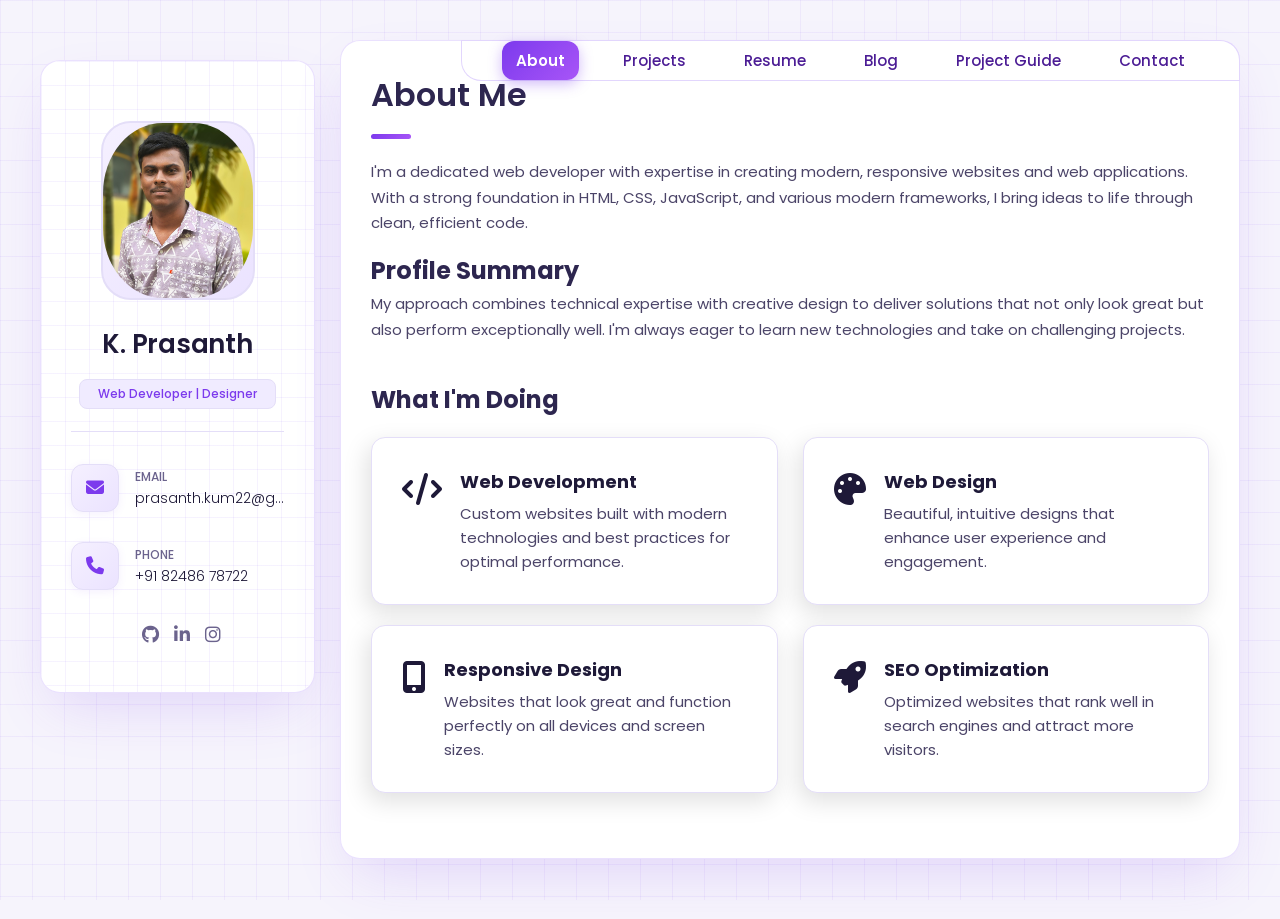
==== commit 35104555: "Remove skill percentage badges and progress bars, displaying only icon and name" ====
--- a/index.html
+++ b/index.html
@@ -355,13 +355,7 @@
                 <section class="skill" id="skills-section">
                     <div class="skills-header">
                         <h3 class="h3 skills-title">My Skills</h3>
-                        <div class="skills-filter-nav">
-                            <button class="skill-filter-btn active" data-skill-cat="all" onclick="filterSkills('all', this)"><i class="fas fa-border-all"></i> All</button>
-                            <button class="skill-filter-btn" data-skill-cat="frontend" onclick="filterSkills('frontend', this)"><i class="fas fa-laptop-code"></i> Frontend</button>
-                            <button class="skill-filter-btn" data-skill-cat="languages" onclick="filterSkills('languages', this)"><i class="fas fa-code"></i> Languages</button>
-                            <button class="skill-filter-btn" data-skill-cat="tools" onclick="filterSkills('tools', this)"><i class="fas fa-toolbox"></i> Tools & Office</button>
-                            <button class="skill-filter-btn" data-skill-cat="database" onclick="filterSkills('database', this)"><i class="fas fa-database"></i> Database</button>
-                        </div>
+                       
                     </div>
 
                     <div class="skills-cards-grid" id="skills-cards-grid">
@@ -373,12 +367,7 @@
                                 </div>
                                 <div class="skill-info">
                                     <h4 class="skill-name">HTML5</h4>
-                                    <span class="skill-level-tag">Expert</span>
-                                </div>
-                                <div class="skill-pct-badge" style="background:#e44d2620; color:#e44d26; border:1px solid #e44d2640;">95%</div>
-                            </div>
-                            <div class="skill-progress-bar-bg">
-                                <div class="skill-progress-bar-fill" style="width: 95%; background: linear-gradient(90deg, #e44d26, #a855f7);"></div>
+                                </div>
                             </div>
                         </div>
                         <div class="skill-card reveal" data-skill-item-cat="frontend">
@@ -388,12 +377,7 @@
                                 </div>
                                 <div class="skill-info">
                                     <h4 class="skill-name">CSS3</h4>
-                                    <span class="skill-level-tag">Expert</span>
-                                </div>
-                                <div class="skill-pct-badge" style="background:#264de420; color:#264de4; border:1px solid #264de440;">90%</div>
-                            </div>
-                            <div class="skill-progress-bar-bg">
-                                <div class="skill-progress-bar-fill" style="width: 90%; background: linear-gradient(90deg, #264de4, #a855f7);"></div>
+                                </div>
                             </div>
                         </div>
                         <div class="skill-card reveal" data-skill-item-cat="frontend">
@@ -403,12 +387,7 @@
                                 </div>
                                 <div class="skill-info">
                                     <h4 class="skill-name">JavaScript (with AI)</h4>
-                                    <span class="skill-level-tag">Proficient</span>
-                                </div>
-                                <div class="skill-pct-badge" style="background:#f7df1e20; color:#f7df1e; border:1px solid #f7df1e40;">60%</div>
-                            </div>
-                            <div class="skill-progress-bar-bg">
-                                <div class="skill-progress-bar-fill" style="width: 60%; background: linear-gradient(90deg, #f7df1e, #a855f7);"></div>
+                                </div>
                             </div>
                         </div>
                         <div class="skill-card reveal" data-skill-item-cat="languages">
@@ -418,12 +397,7 @@
                                 </div>
                                 <div class="skill-info">
                                     <h4 class="skill-name">Python</h4>
-                                    <span class="skill-level-tag">Intermediate</span>
-                                </div>
-                                <div class="skill-pct-badge" style="background:#3776ab20; color:#3776ab; border:1px solid #3776ab40;">37%</div>
-                            </div>
-                            <div class="skill-progress-bar-bg">
-                                <div class="skill-progress-bar-fill" style="width: 37%; background: linear-gradient(90deg, #3776ab, #a855f7);"></div>
+                                </div>
                             </div>
                         </div>
                     </div>
--- a/style.css
+++ b/style.css
@@ -3192,18 +3192,17 @@
 
 .skills-cards-grid {
     display: grid;
-    grid-template-columns: repeat(auto-fill, minmax(240px, 1fr));
-    gap: 18px;
+    grid-template-columns: repeat(auto-fill, minmax(180px, 1fr));
+    gap: 14px;
 }
 
 .skill-card {
     background: linear-gradient(145deg, rgba(255, 255, 255, 0.04), rgba(255, 255, 255, 0.01));
     border: 1px solid rgba(255, 255, 255, 0.08);
-    border-radius: 18px;
-    padding: 18px;
-    display: flex;
-    flex-direction: column;
-    gap: 14px;
+    border-radius: 16px;
+    padding: 14px 16px;
+    display: flex;
+    align-items: center;
     position: relative;
     overflow: hidden;
     transition: all 0.3s cubic-bezier(0.4, 0, 0.2, 1);
@@ -3212,15 +3211,16 @@
 }
 
 .skill-card:hover {
-    transform: translateY(-5px);
+    transform: translateY(-4px);
     border-color: rgba(168, 85, 247, 0.4);
-    box-shadow: 0 12px 30px rgba(0, 0, 0, 0.3), 0 0 20px rgba(124, 58, 237, 0.15);
+    box-shadow: 0 10px 25px rgba(0, 0, 0, 0.3), 0 0 18px rgba(124, 58, 237, 0.15);
 }
 
 .skill-card-top {
     display: flex;
     align-items: center;
     gap: 12px;
+    width: 100%;
 }
 
 .skill-icon-badge {
@@ -3243,7 +3243,7 @@
     flex: 1;
     display: flex;
     flex-direction: column;
-    gap: 2px;
+    justify-content: center;
 }
 
 .skill-name {
